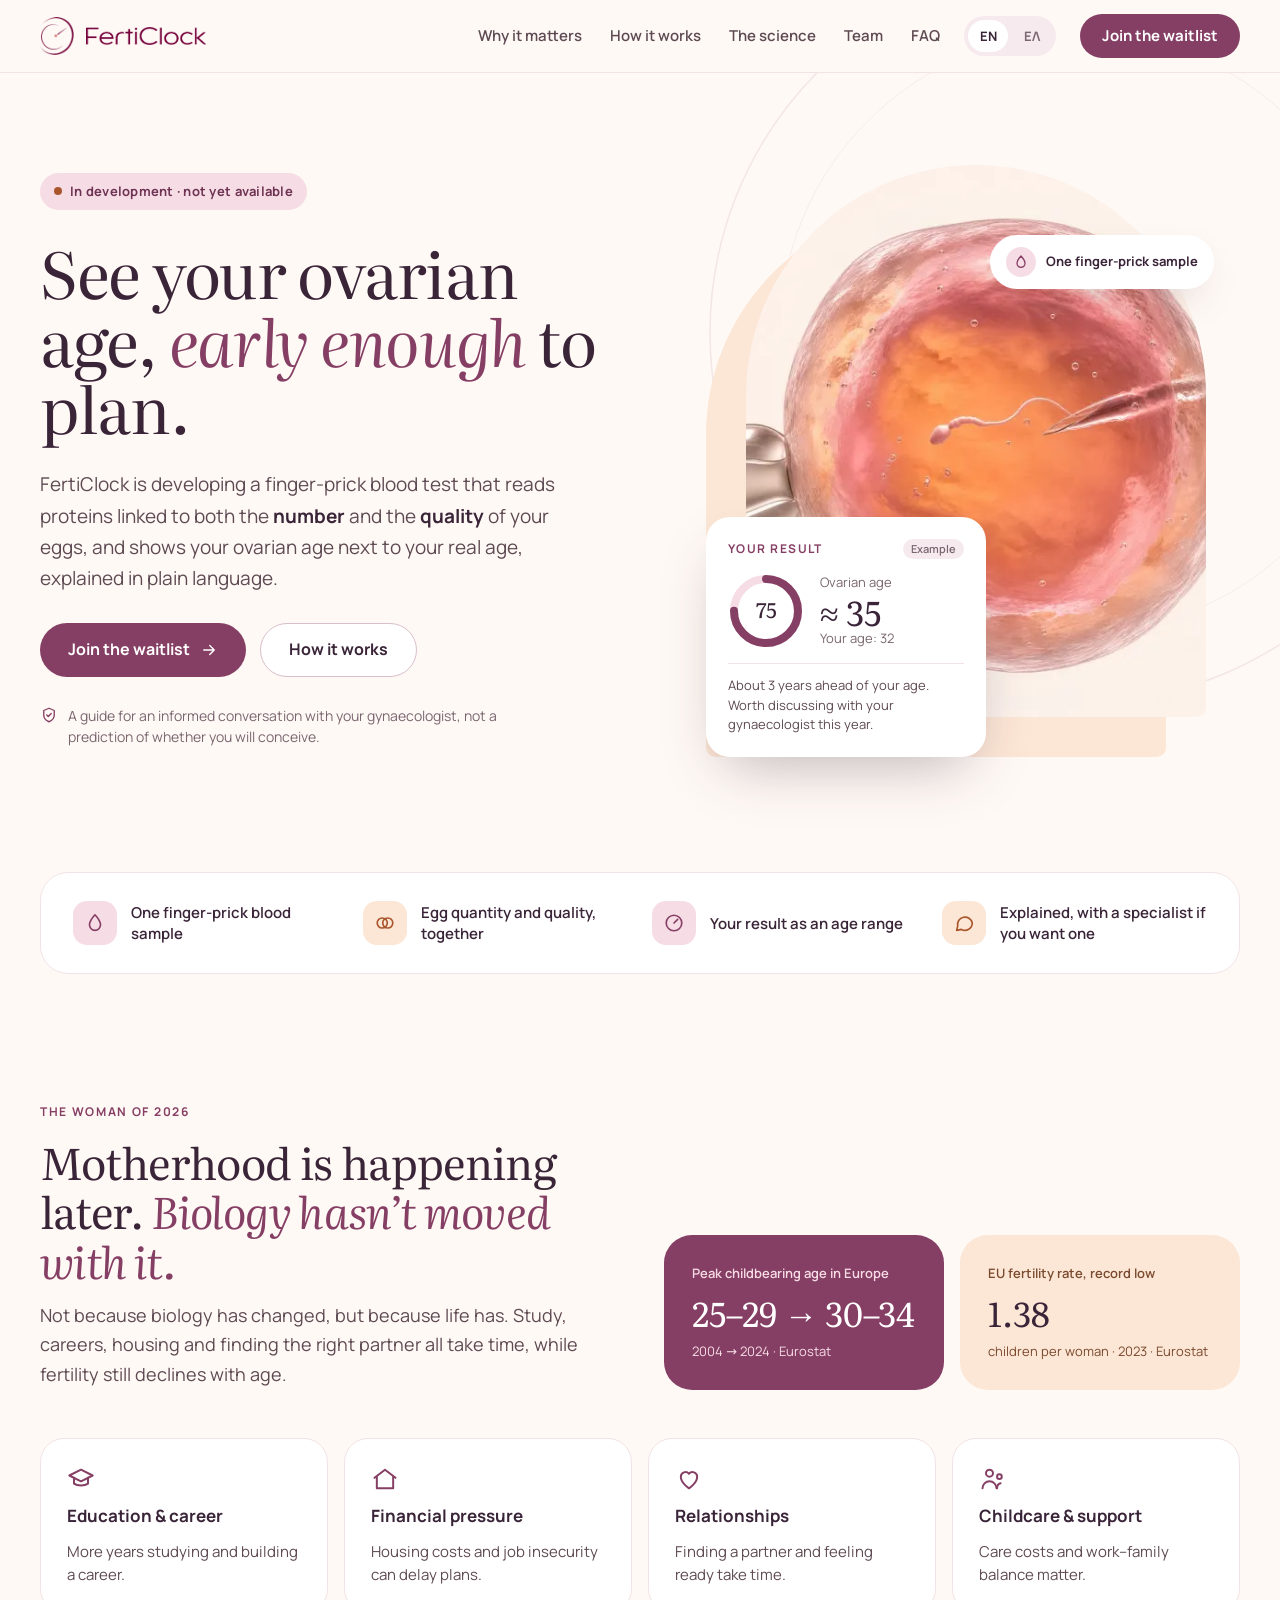
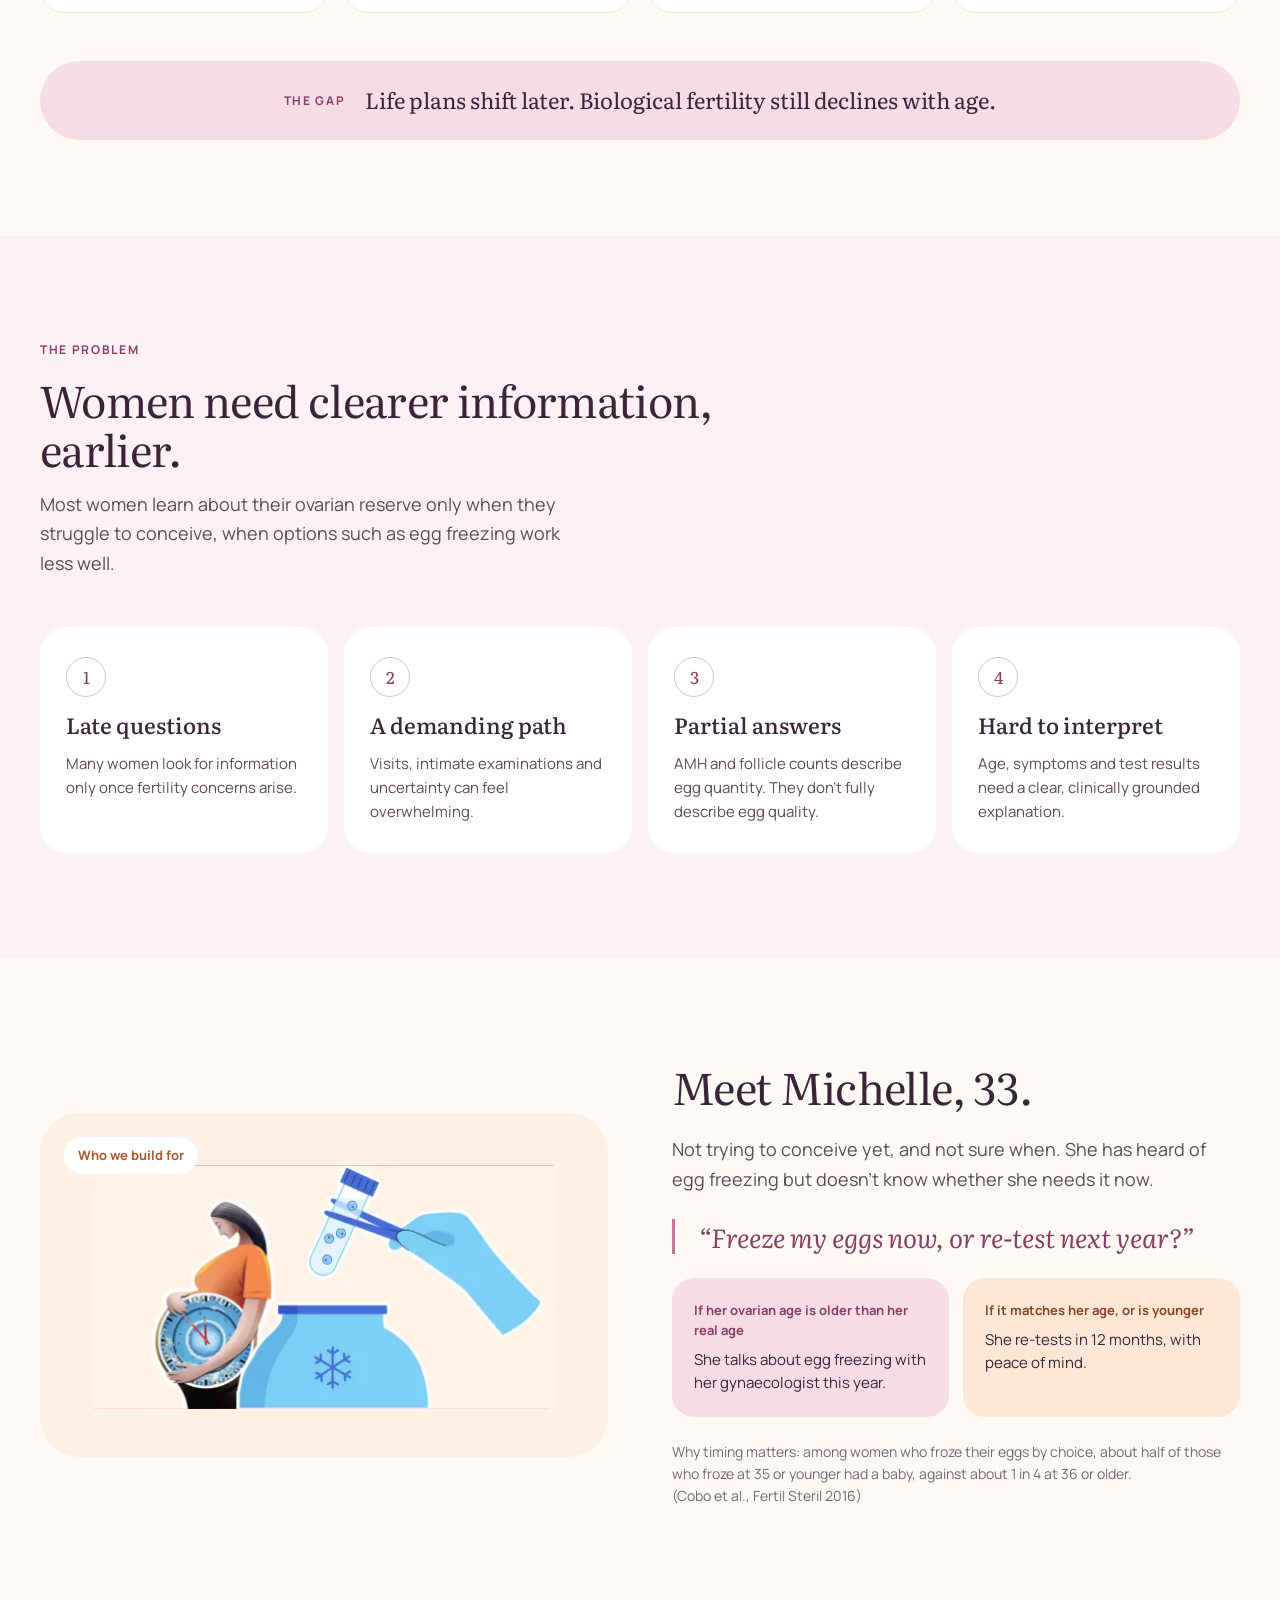
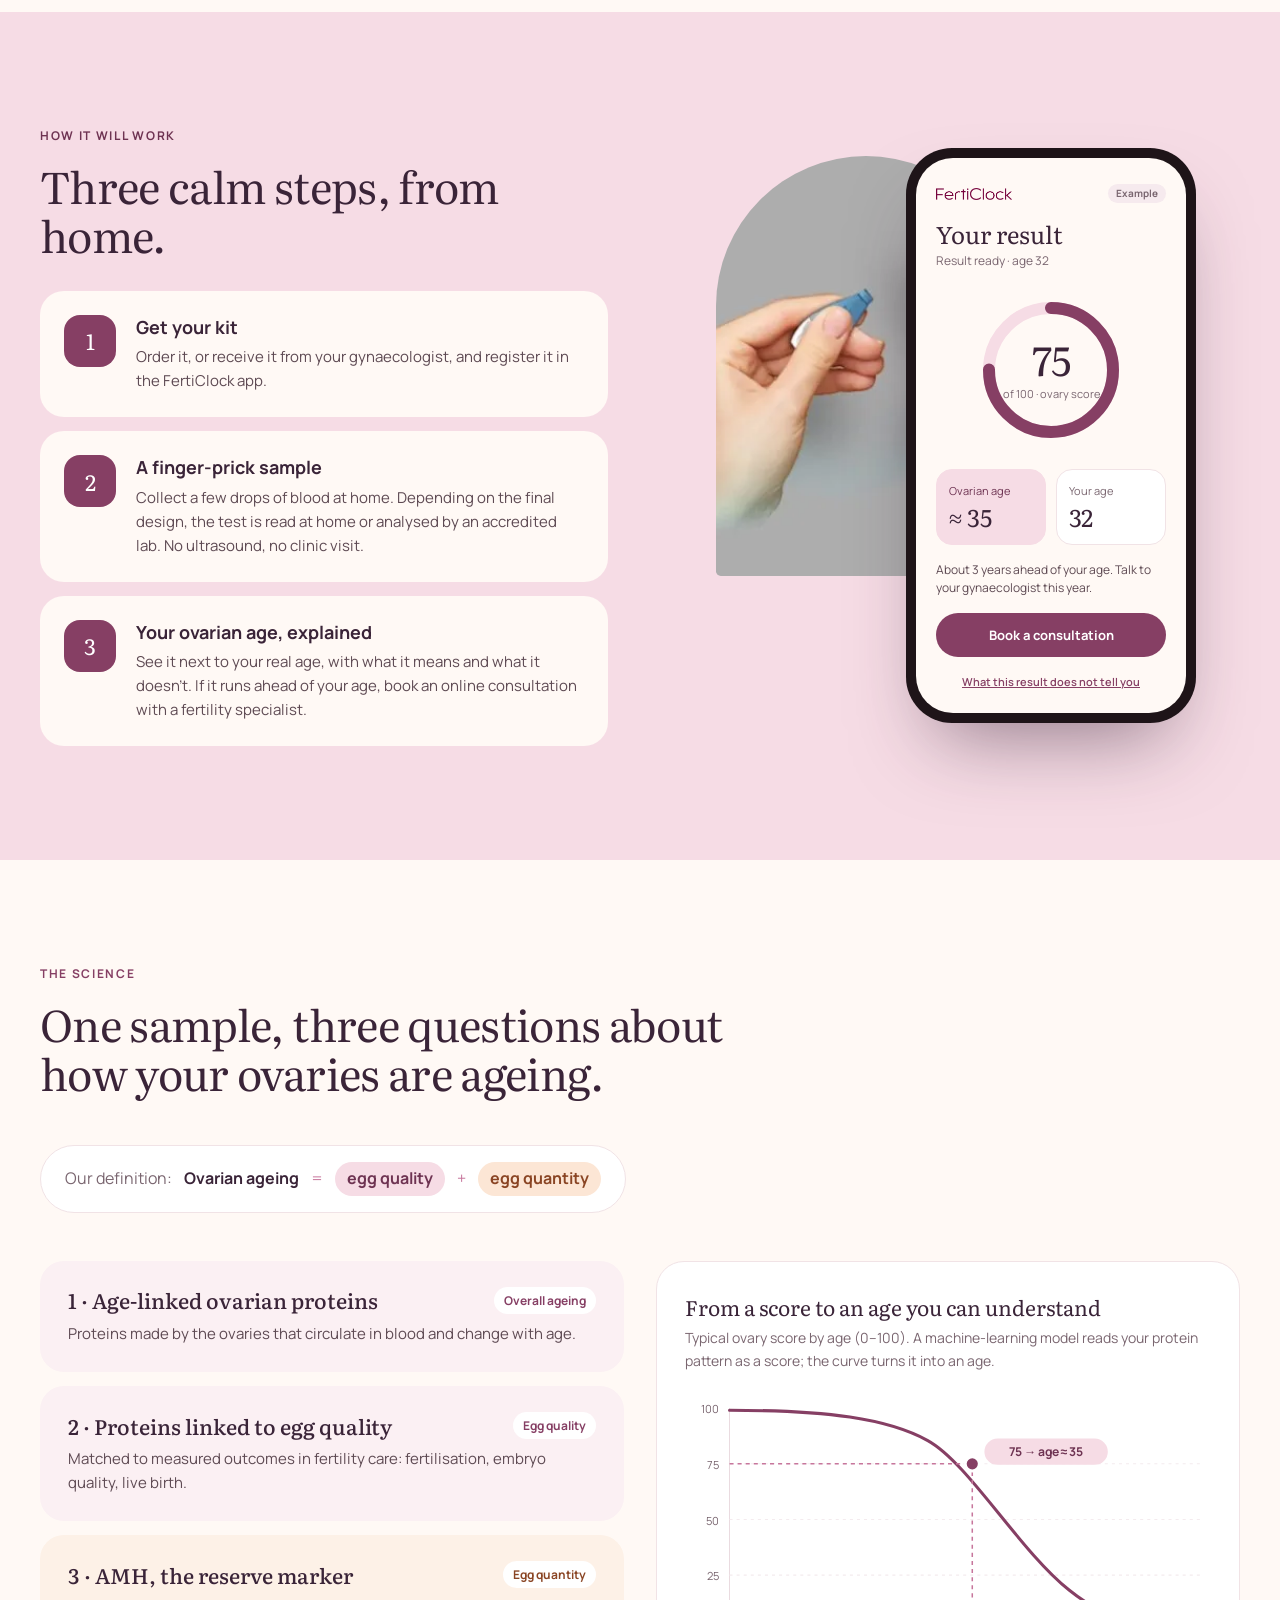
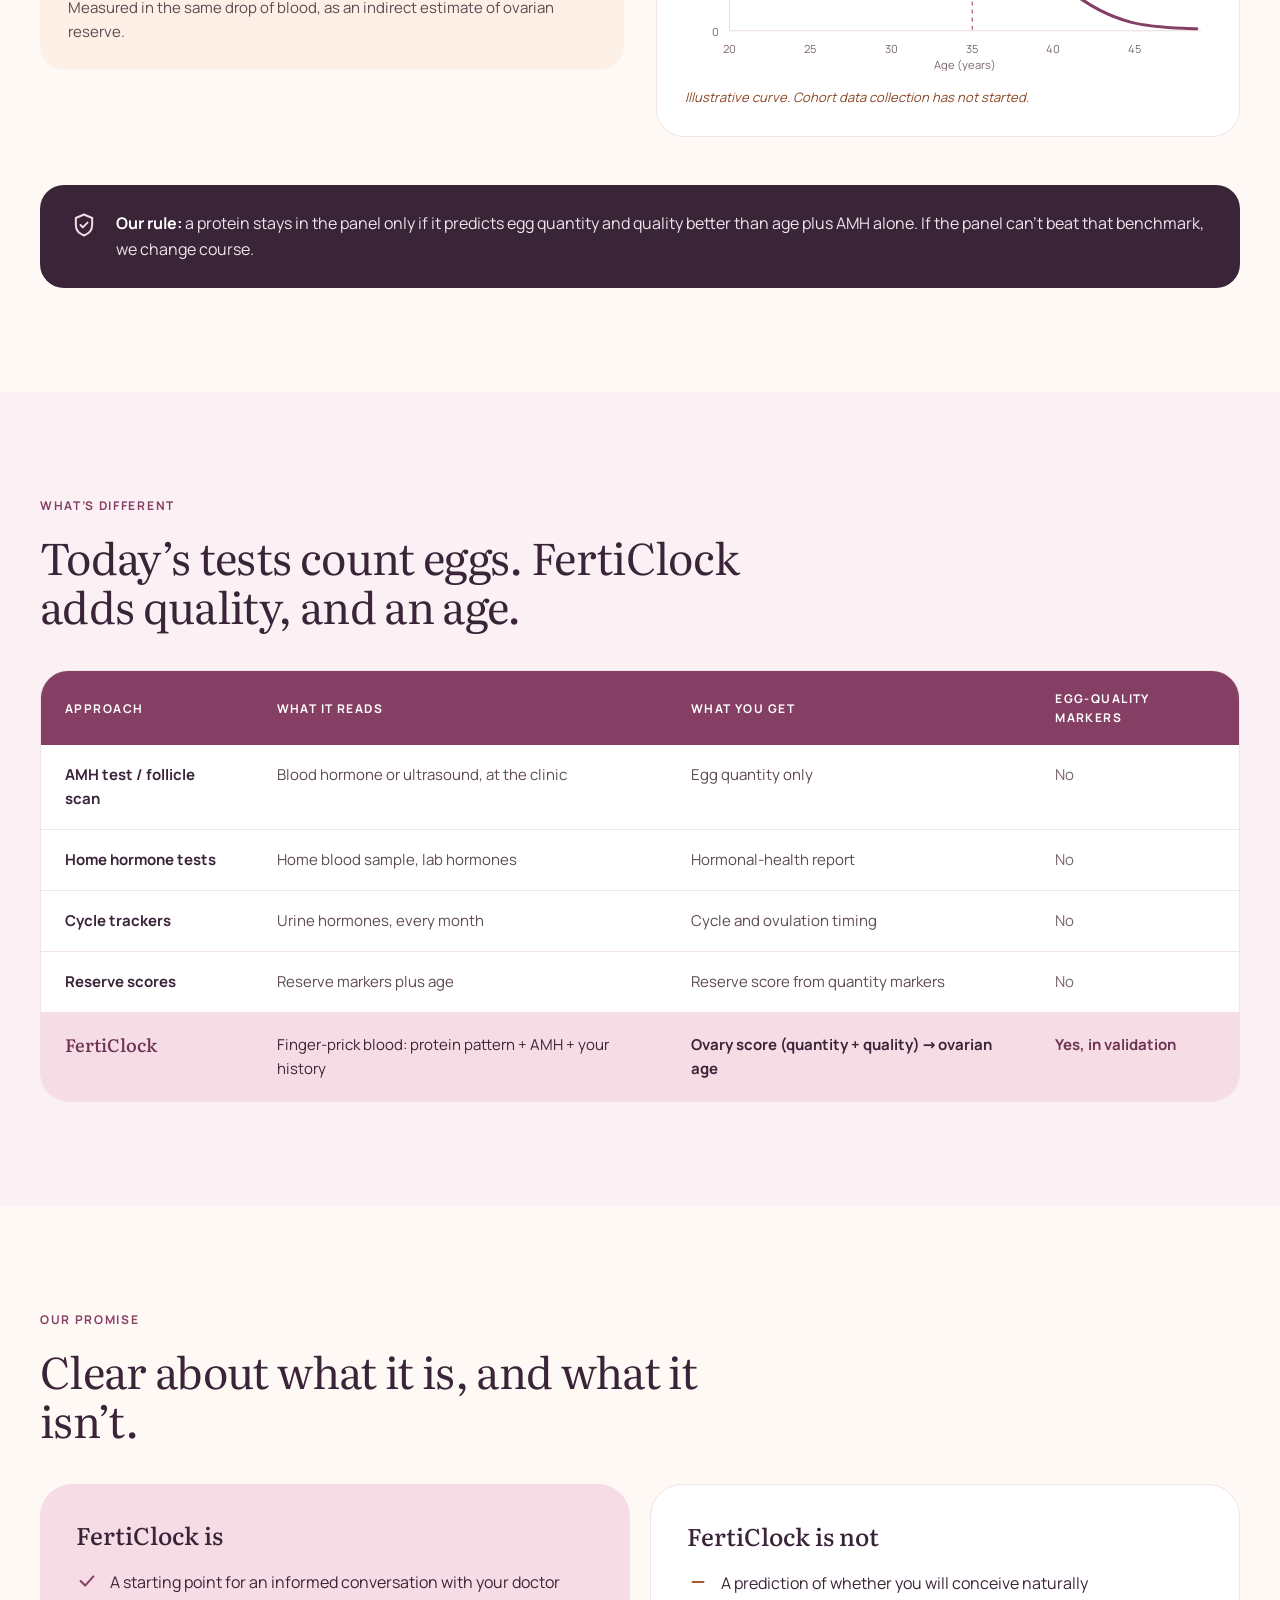
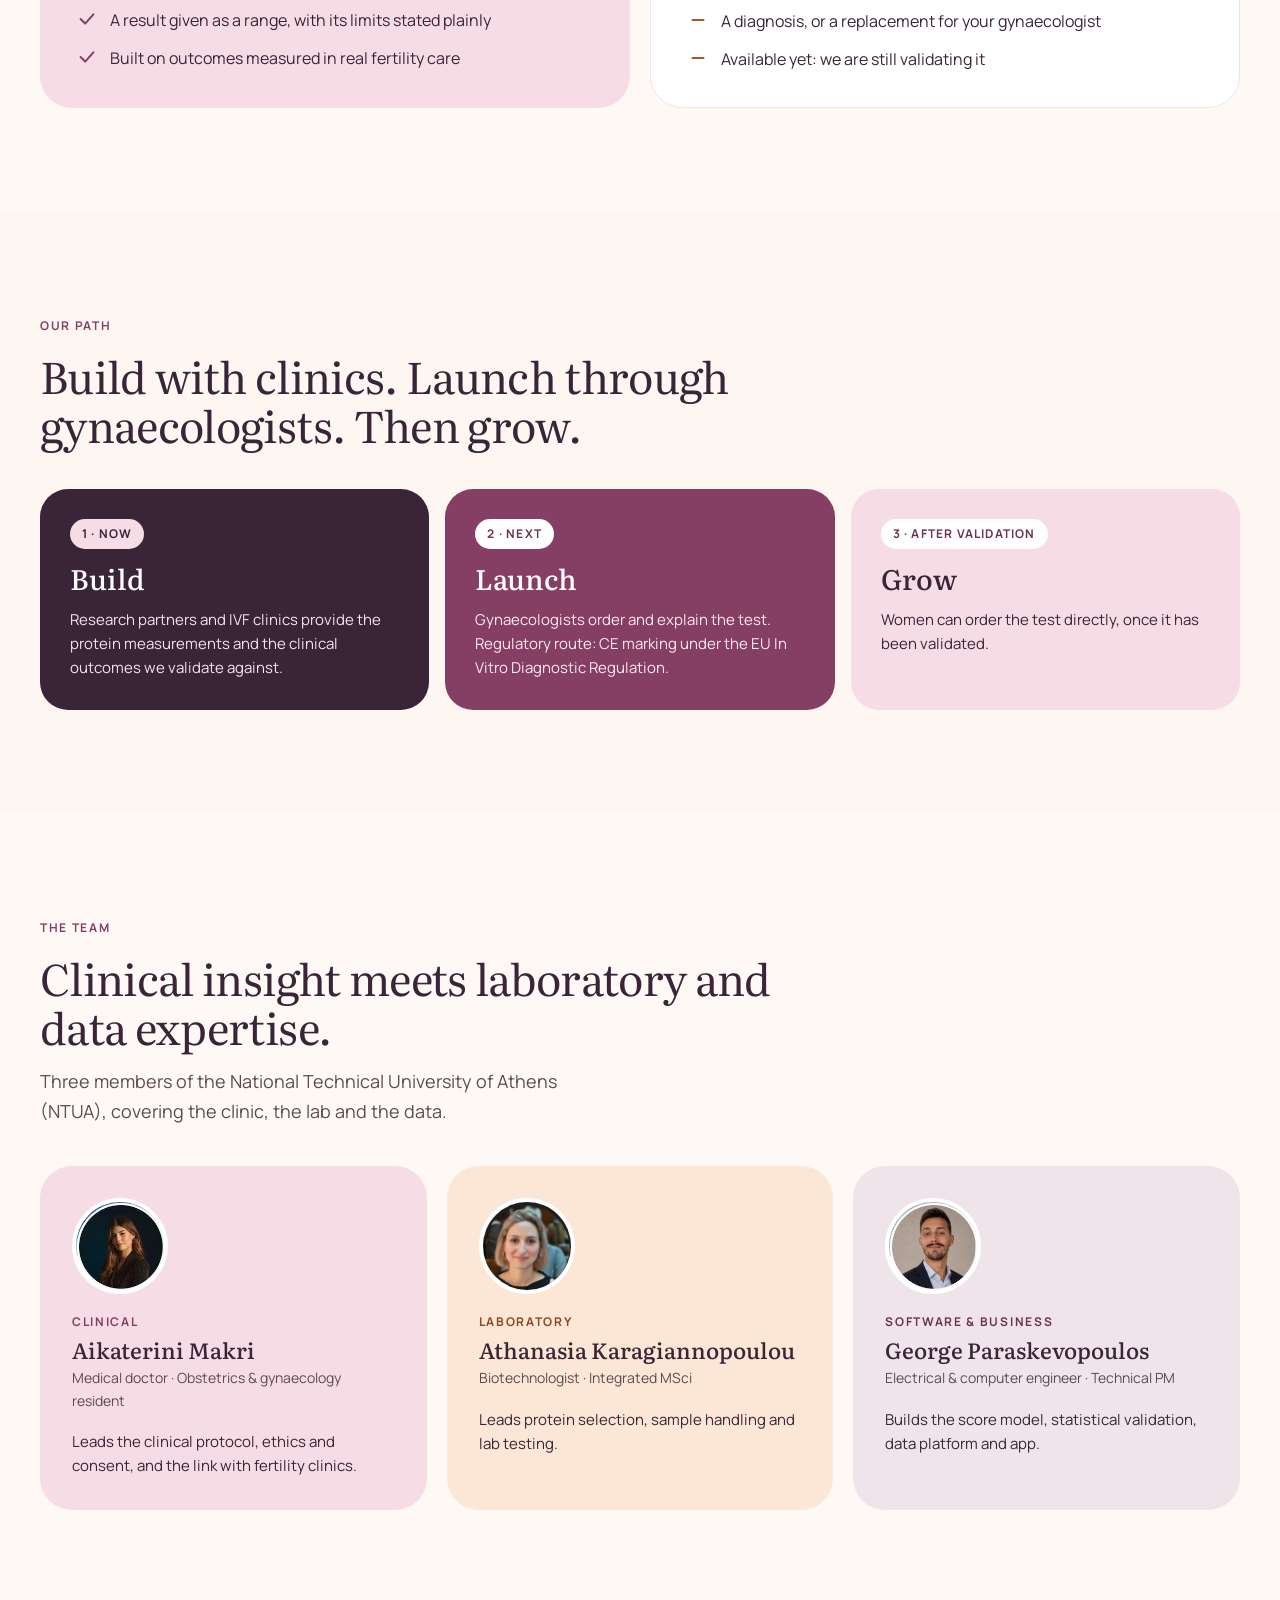
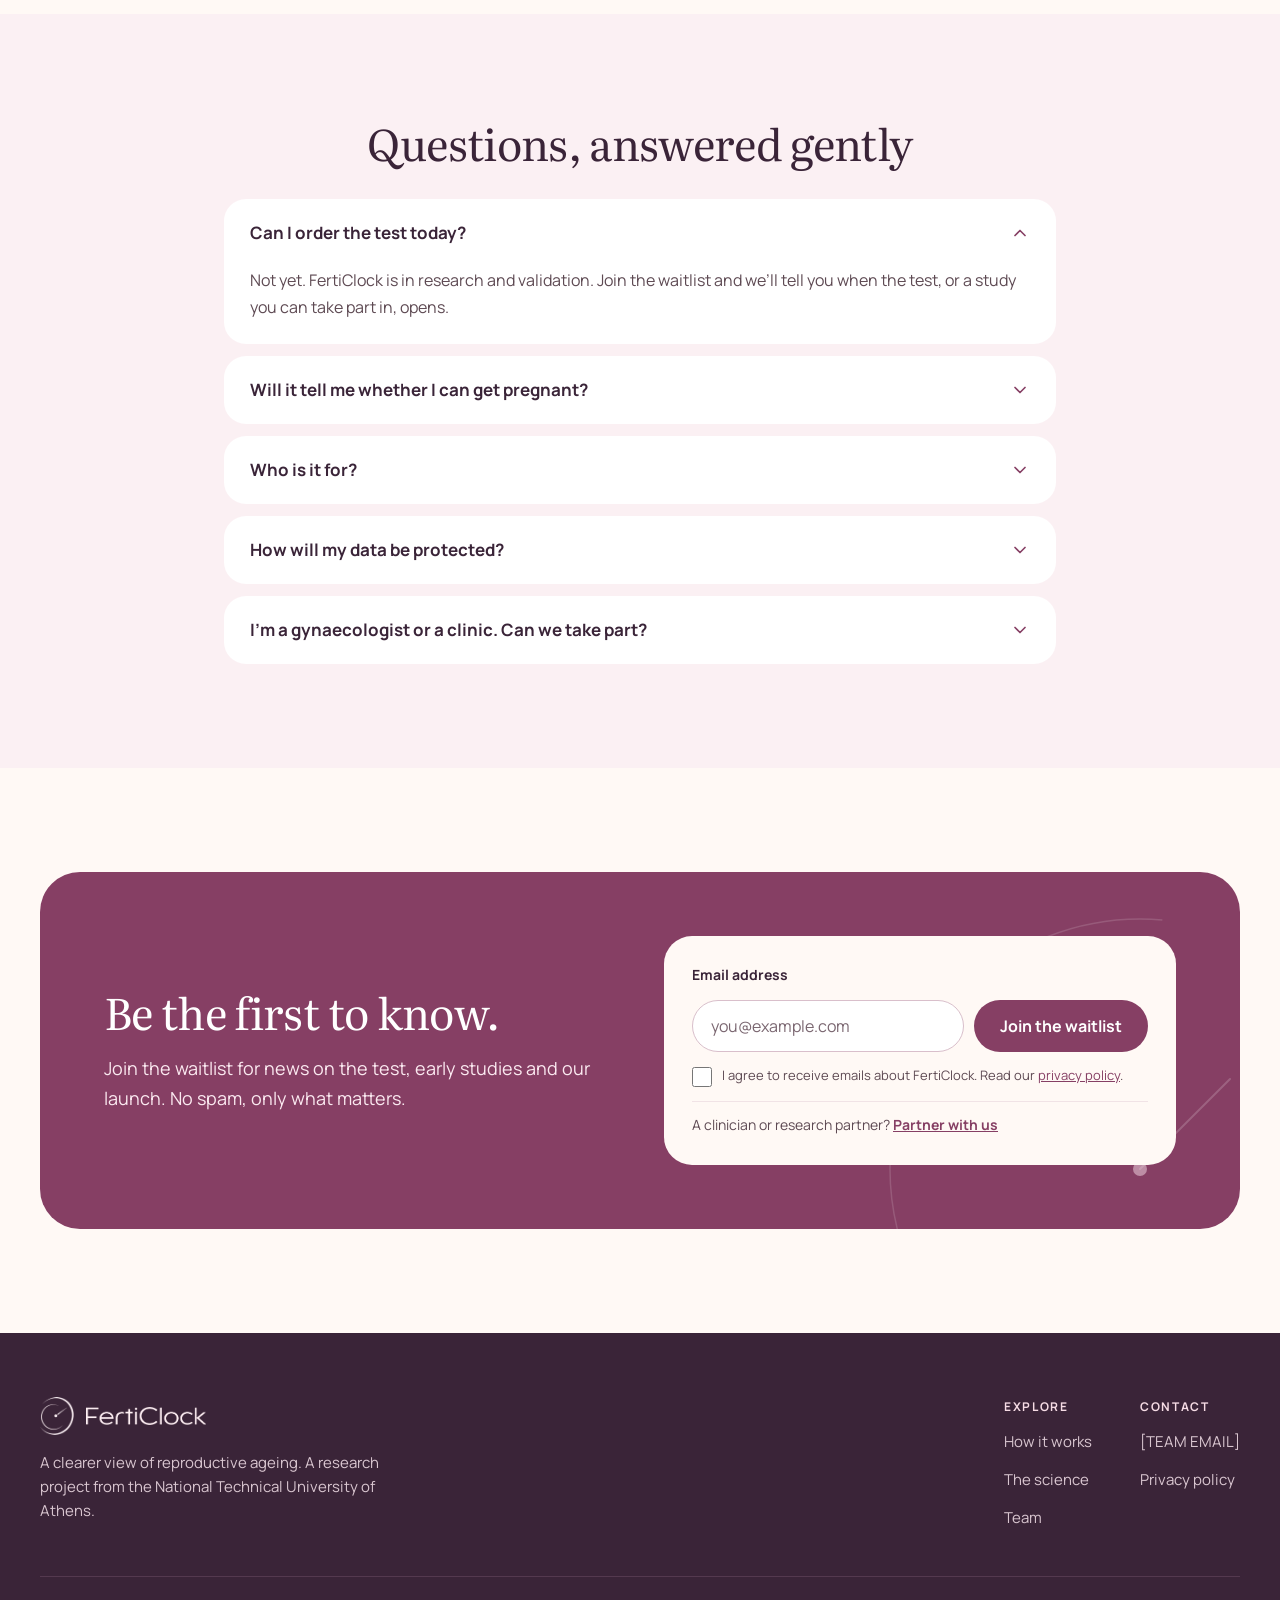
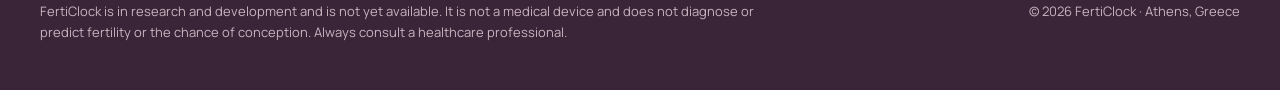
==== index.html @ 09ba7486 "Initial FertiClock one-pager Static HTML/CSS/JS landing page with waitlist form (demo mode until the" ====
<!doctype html>
<html lang="en">
<head>
<meta charset="utf-8">
<meta name="viewport" content="width=device-width, initial-scale=1">
<title>FertiClock · See your ovarian age, early enough to plan</title>
<meta name="description" content="FertiClock is developing a finger-prick blood test that estimates your ovarian age as a range, next to your real age, explained in plain language. In development, not yet available. Join the waitlist.">
<meta name="theme-color" content="#FFF9F5">
<link rel="alternate" hreflang="en" href="./">
<link rel="alternate" hreflang="el" href="el/">
<link rel="alternate" hreflang="x-default" href="./">

<!-- Open Graph / Twitter. TODO: add og:url and og:image (1200×630) once the domain and image exist. -->
<meta property="og:type" content="website">
<meta property="og:site_name" content="FertiClock">
<meta property="og:title" content="FertiClock · See your ovarian age, early enough to plan">
<meta property="og:description" content="A finger-prick blood test in development that estimates your ovarian age next to your real age. Join the waitlist.">
<meta property="og:locale" content="en_GB">
<meta property="og:locale:alternate" content="el_GR">
<meta name="twitter:card" content="summary">
<meta name="twitter:title" content="FertiClock · See your ovarian age, early enough to plan">
<meta name="twitter:description" content="A finger-prick blood test in development that estimates your ovarian age next to your real age. Join the waitlist.">

<link rel="icon" type="image/png" href="favicon.png">
<link rel="apple-touch-icon" href="apple-touch-icon.png">

<link rel="preload" href="assets/fonts/manrope-latin-wght-normal.woff2" as="font" type="font/woff2" crossorigin>
<link rel="preload" href="assets/fonts/literata-latin-opsz-normal.woff2" as="font" type="font/woff2" crossorigin>
<link rel="preload" href="assets/img/hero-600.webp" as="image" imagesrcset="assets/img/hero-600.webp 600w, assets/img/hero-1000.webp 1000w" imagesizes="(min-width: 1024px) 460px, 310px">
<link rel="stylesheet" href="css/tokens.css">
<link rel="stylesheet" href="css/styles.css">

<script type="application/ld+json">
{
  "@context": "https://schema.org",
  "@type": "Organization",
  "name": "FertiClock",
  "description": "A research project from the National Technical University of Athens developing a blood test that estimates ovarian age.",
  "logo": "assets/logo/fertiClock-mark.png",
  "address": { "@type": "PostalAddress", "addressLocality": "Athens", "addressCountry": "GR" }
}
</script>
<script src="js/main.js" defer></script>
</head>
<body>

<!-- Icon sprite (stroke icons, 24px grid). Colour comes from CSS `color`. -->
<svg xmlns="http://www.w3.org/2000/svg" style="display:none">
  <symbol id="i-arrow" viewBox="0 0 24 24"><path d="M5 12h14M13 6l6 6-6 6"/></symbol>
  <symbol id="i-shield" viewBox="0 0 24 24"><path d="M12 3l7 3v6c0 4.5-3 7.5-7 9-4-1.5-7-4.5-7-9V6z"/><path d="M9 12l2 2 4-4"/></symbol>
  <symbol id="i-drop" viewBox="0 0 24 24"><path d="M12 3s6 6.5 6 11a6 6 0 0 1-12 0c0-4.5 6-11 6-11z"/></symbol>
  <symbol id="i-circles" viewBox="0 0 24 24"><circle cx="9" cy="12" r="5.5"/><circle cx="15" cy="12" r="5.5"/></symbol>
  <symbol id="i-gauge" viewBox="0 0 24 24"><circle cx="12" cy="12" r="8.5"/><path d="M12 12l4-4"/></symbol>
  <symbol id="i-chat" viewBox="0 0 24 24"><path d="M21 12a8 8 0 0 1-11.8 7L4 20l1.1-4.6A8 8 0 1 1 21 12z"/></symbol>
  <symbol id="i-grad" viewBox="0 0 24 24"><path d="M2 9l10-5 10 5-10 5z"/><path d="M6 11v5c3 2 9 2 12 0v-5"/></symbol>
  <symbol id="i-home" viewBox="0 0 24 24"><path d="M3 11l9-7 9 7"/><path d="M5 10v10h14V10"/></symbol>
  <symbol id="i-heart" viewBox="0 0 24 24"><path d="M12 20s-7-4.5-7-10a4 4 0 0 1 7-2.5A4 4 0 0 1 19 10c0 5.5-7 10-7 10z"/></symbol>
  <symbol id="i-people" viewBox="0 0 24 24"><circle cx="9" cy="7" r="3"/><path d="M3 20c0-3.3 2.7-6 6-6s6 2.7 6 6"/><circle cx="17.5" cy="10" r="2"/><path d="M15.5 20c0-2.2 1-3.8 3-4.3"/></symbol>
  <symbol id="i-check" viewBox="0 0 24 24"><path d="M5 12l5 5 9-10"/></symbol>
  <symbol id="i-minus" viewBox="0 0 24 24"><path d="M6 12h12"/></symbol>
  <symbol id="i-chevron" viewBox="0 0 24 24"><path d="M6 9l6 6 6-6"/></symbol>
  <symbol id="i-menu" viewBox="0 0 24 24"><path d="M4 7h16M4 12h16M4 17h10"/></symbol>
  <symbol id="i-close" viewBox="0 0 24 24"><path d="M6 6l12 12M18 6L6 18"/></symbol>
</svg>

<a class="skip-link" href="#main">Skip to content</a>

<!-- ============ HEADER ============ -->
<header class="site-header">
  <div class="container header-inner">
    <a class="brand" href="#top" aria-label="FertiClock home">
      <img class="brand-mark" src="assets/logo/fertiClock-mark.png" alt="" width="76" height="84">
      <img class="brand-word" src="assets/logo/fertiClock-wordmark.png" alt="" width="597" height="90">
    </a>
    <nav class="nav-desktop" aria-label="Main">
      <a href="#why">Why it matters</a>
      <a href="#how">How it works</a>
      <a href="#science">The science</a>
      <a href="#team">Team</a>
      <a href="#faq">FAQ</a>
    </nav>
    <div class="lang-toggle nav-desktop-only" aria-label="Language" role="group">
      <a href="./" aria-current="page">EN</a>
      <a href="el/" lang="el" hreflang="el">ΕΛ</a>
    </div>
    <a class="btn btn-primary nav-desktop-only" href="#waitlist">Join the waitlist</a>
    <a class="btn btn-primary btn-sm nav-mobile-only" href="#waitlist">Waitlist</a>
    <button class="icon-btn nav-mobile-only" type="button" id="menu-open" aria-label="Open menu" aria-expanded="false" aria-controls="mobile-menu">
      <svg aria-hidden="true" class="ico" width="22" height="22"><use href="#i-menu"/></svg>
    </button>
  </div>
</header>

<!-- ============ MOBILE MENU (full-screen overlay) ============ -->
<div class="mobile-menu" id="mobile-menu" role="dialog" aria-modal="true" aria-label="Menu" hidden>
  <svg class="deco deco-menu" aria-hidden="true" width="520" height="520" viewBox="0 0 520 520">
    <circle cx="260" cy="260" r="250" fill="none" stroke="currentColor" stroke-opacity="0.10" stroke-width="1.5" stroke-dasharray="1200 370"/>
    <circle cx="260" cy="260" r="190" fill="none" stroke="currentColor" stroke-opacity="0.07" stroke-width="1"/>
    <line x1="260" y1="260" x2="190" y2="190" stroke="currentColor" stroke-opacity="0.14" stroke-width="2" stroke-linecap="round"/>
  </svg>
  <div class="mobile-menu-head">
    <a class="brand" href="#top" aria-label="FertiClock home" data-menu-link>
      <img class="brand-mark" src="assets/logo/fertiClock-mark.png" alt="" width="76" height="84">
      <img class="brand-word" src="assets/logo/fertiClock-wordmark.png" alt="" width="597" height="90">
    </a>
    <button class="icon-btn icon-btn-plum" type="button" id="menu-close" aria-label="Close menu">
      <svg aria-hidden="true" class="ico" width="20" height="20"><use href="#i-close"/></svg>
    </button>
  </div>
  <nav class="mobile-menu-nav" aria-label="Main (mobile)">
    <a href="#why" data-menu-link>Why it matters <svg aria-hidden="true" class="ico" width="20" height="20"><use href="#i-arrow"/></svg></a>
    <a href="#how" data-menu-link>How it works <svg aria-hidden="true" class="ico" width="20" height="20"><use href="#i-arrow"/></svg></a>
    <a href="#science" data-menu-link>The science <svg aria-hidden="true" class="ico" width="20" height="20"><use href="#i-arrow"/></svg></a>
    <a href="#team" data-menu-link>Team <svg aria-hidden="true" class="ico" width="20" height="20"><use href="#i-arrow"/></svg></a>
    <a href="#faq" data-menu-link>FAQ <svg aria-hidden="true" class="ico" width="20" height="20"><use href="#i-arrow"/></svg></a>
  </nav>
  <div class="mobile-menu-foot">
    <div class="lang-toggle lang-toggle-lg" aria-label="Language" role="group">
      <a href="./" aria-current="page">EN</a>
      <a href="el/" lang="el" hreflang="el">ΕΛ</a>
    </div>
    <a class="btn btn-primary btn-block btn-xl" href="#waitlist" data-menu-link>Join the waitlist <svg aria-hidden="true" class="ico" width="18" height="18"><use href="#i-arrow"/></svg></a>
    <p class="menu-note">In development · not yet available. Not a medical device.</p>
  </div>
</div>

<main id="main">

<!-- ============ 1. HERO ============ -->
<section class="hero" id="top">
  <svg class="deco deco-hero" aria-hidden="true" width="760" height="760" viewBox="0 0 760 760">
    <circle cx="380" cy="380" r="370" fill="none" stroke="currentColor" stroke-opacity="0.10" stroke-width="1.5" stroke-dasharray="1800 520"/>
    <circle cx="380" cy="380" r="300" fill="none" stroke="currentColor" stroke-opacity="0.07" stroke-width="1"/>
  </svg>
  <div class="container hero-grid">
    <div class="hero-copy">
      <span class="badge"><span class="dot" aria-hidden="true"></span>In development · not yet available</span>
      <h1>See your ovarian age, <em>early enough</em> to plan.</h1>
      <p class="hero-lead">
        <span class="t-lg">FertiClock is developing a finger-prick blood test that reads proteins linked to both the <strong>number</strong> and the <strong>quality</strong> of your eggs, and shows your ovarian age next to your real age, explained in plain language.</span>
        <span class="t-sm">A finger-prick blood test that reads proteins linked to both the <strong>number</strong> and the <strong>quality</strong> of your eggs, and shows your ovarian age next to your real age.</span>
      </p>
      <div class="btn-row">
        <a class="btn btn-primary btn-lg" href="#waitlist">Join the waitlist <svg aria-hidden="true" class="ico" width="18" height="18"><use href="#i-arrow"/></svg></a>
        <a class="btn btn-secondary btn-lg" href="#how">How it works</a>
      </div>
    </div>

    <div class="hero-visual">
      <div class="hero-arch-bg" aria-hidden="true"></div>
      <img class="hero-img" src="assets/img/hero-600.webp"
           srcset="assets/img/hero-600.webp 600w, assets/img/hero-1000.webp 1000w"
           sizes="(min-width: 1024px) 460px, 310px"
           width="1000" height="1000" fetchpriority="high"
           alt="Microscope image of a human egg cell in warm pink and peach tones">

      <div class="result-card">
        <div class="result-card-head">
          <span class="eyebrow-sm">Your result</span>
          <span class="tag">Example</span>
        </div>
        <div class="result-card-body">
          <svg class="ring" role="img" aria-label="Ovary score 75 out of 100" width="76" height="76" viewBox="0 0 76 76">
            <circle cx="38" cy="38" r="32" fill="none" stroke="#F6DCE5" stroke-width="8"/>
            <circle cx="38" cy="38" r="32" fill="none" stroke="#863F64" stroke-width="8" stroke-linecap="round" stroke-dasharray="150.8 201" transform="rotate(-90 38 38)"/>
            <text x="38" y="45" text-anchor="middle" font-family="Literata, Georgia, serif" font-size="21" fill="#3A2438">75</text>
          </svg>
          <div class="result-card-nums">
            <span class="muted-sm">Ovarian age</span>
            <span class="result-age">≈ 35</span>
            <span class="muted-sm">Your age: 32</span>
          </div>
        </div>
        <p class="result-card-note">About 3 years ahead of your age. Worth discussing with your gynaecologist this year.</p>
      </div>

      <div class="float-pill">
        <span class="float-pill-ico" aria-hidden="true"><svg class="ico" width="16" height="16"><use href="#i-drop"/></svg></span>
        One finger-prick sample
      </div>
    </div>

    <p class="hero-note">
      <svg aria-hidden="true" class="ico ico-plum" width="18" height="18"><use href="#i-shield"/></svg>
      <span>A guide for an informed conversation with your gynaecologist, not a prediction of whether you will conceive.</span>
    </p>
  </div>
</section>

<!-- ============ 2. AT A GLANCE ============ -->
<section class="glance" aria-label="At a glance">
  <div class="container">
    <ul class="glance-list">
      <li><span class="icon-tile tile-blush" aria-hidden="true"><svg class="ico" width="22" height="22"><use href="#i-drop"/></svg></span>
        <span><span class="t-lg">One finger-prick blood sample</span><span class="t-sm">One finger-prick sample</span></span></li>
      <li><span class="icon-tile tile-peach" aria-hidden="true"><svg class="ico" width="22" height="22"><use href="#i-circles"/></svg></span>
        <span><span class="t-lg">Egg quantity and quality, together</span><span class="t-sm">Quantity and quality, together</span></span></li>
      <li><span class="icon-tile tile-blush" aria-hidden="true"><svg class="ico" width="22" height="22"><use href="#i-gauge"/></svg></span>
        <span>Your result as an age range</span></li>
      <li><span class="icon-tile tile-peach" aria-hidden="true"><svg class="ico" width="22" height="22"><use href="#i-chat"/></svg></span>
        <span><span class="t-lg">Explained, with a specialist if you want one</span><span class="t-sm">Explained, with a specialist</span></span></li>
    </ul>
  </div>
</section>

<!-- ============ 3. WHY IT MATTERS ============ -->
<section class="section" id="why">
  <div class="container stack-48">
    <div class="why-top">
      <div class="section-head">
        <span class="eyebrow">The woman of 2026</span>
        <h2>Motherhood is happening later. <em>Biology hasn’t moved with it.</em></h2>
        <p class="lead"><span class="t-lg">Not because biology has changed, but because life has. </span>Study, careers, housing and finding the right partner all take time, while fertility still declines with age.</p>
      </div>
      <div class="stat-grid">
        <div class="stat stat-plum">
          <span class="stat-label"><span class="t-lg">Peak childbearing age in Europe</span><span class="t-sm">Peak childbearing age, Europe</span></span>
          <span class="stat-num">25–29 → 30–34</span>
          <span class="stat-src">2004 → 2024 · Eurostat</span>
        </div>
        <div class="stat stat-peach">
          <span class="stat-label">EU fertility rate, record low</span>
          <span class="stat-num">1.38</span>
          <span class="stat-src"><span class="t-lg">children per woman</span><span class="t-sm">per woman</span> · 2023 · Eurostat</span>
        </div>
      </div>
    </div>

    <ul class="factor-grid">
      <li class="factor"><svg aria-hidden="true" class="ico" width="28" height="28"><use href="#i-grad"/></svg>
        <h3>Education &amp; career</h3><p>More years studying and building a career.</p></li>
      <li class="factor"><svg aria-hidden="true" class="ico" width="28" height="28"><use href="#i-home"/></svg>
        <h3>Financial pressure</h3><p>Housing costs and job insecurity can delay plans.</p></li>
      <li class="factor"><svg aria-hidden="true" class="ico" width="28" height="28"><use href="#i-heart"/></svg>
        <h3>Relationships</h3><p>Finding a partner and feeling ready take time.</p></li>
      <li class="factor"><svg aria-hidden="true" class="ico" width="28" height="28"><use href="#i-people"/></svg>
        <h3>Childcare &amp; support</h3><p>Care costs and work–family balance matter.</p></li>
    </ul>

    <div class="gap-band">
      <span class="eyebrow">The gap</span>
      <span class="gap-text">Life plans shift later. Biological fertility still declines with age.</span>
    </div>
  </div>
</section>

<!-- ============ 4. THE PROBLEM ============ -->
<section class="section section-blush">
  <div class="container stack-48">
    <div class="section-head narrow">
      <span class="eyebrow">The problem</span>
      <h2>Women need clearer information, earlier.</h2>
      <p class="lead t-lg">Most women learn about their ovarian reserve only when they struggle to conceive, when options such as egg freezing work less well.</p>
    </div>
    <ol class="problem-grid">
      <li class="problem">
        <span class="num-circle" aria-hidden="true">1</span>
        <div><h3>Late questions</h3>
          <p><span class="t-lg">Many women look for information only once fertility concerns arise.</span><span class="t-sm">Information is sought only once concerns arise.</span></p></div>
      </li>
      <li class="problem">
        <span class="num-circle" aria-hidden="true">2</span>
        <div><h3>A demanding path</h3>
          <p><span class="t-lg">Visits, intimate examinations and uncertainty can feel overwhelming.</span><span class="t-sm">Visits, intimate exams and uncertainty can overwhelm.</span></p></div>
      </li>
      <li class="problem">
        <span class="num-circle" aria-hidden="true">3</span>
        <div><h3>Partial answers</h3>
          <p><span class="t-lg">AMH and follicle counts describe egg quantity. They don’t fully describe egg quality.</span><span class="t-sm">AMH and follicle counts describe quantity, not quality.</span></p></div>
      </li>
      <li class="problem">
        <span class="num-circle" aria-hidden="true">4</span>
        <div><h3>Hard to interpret</h3>
          <p><span class="t-lg">Age, symptoms and test results need a clear, clinically grounded explanation.</span><span class="t-sm">Results need a clear, clinically grounded explanation.</span></p></div>
      </li>
    </ol>
  </div>
</section>

<!-- ============ 5. MEET MICHELLE ============ -->
<section class="section">
  <div class="container split">
    <div class="michelle-art">
      <img src="assets/img/michelle.webp" width="462" height="249" loading="lazy" decoding="async"
           alt="Illustration of a woman holding a clock beside a test tube being placed into a freezing container">
      <span class="michelle-tag">Who we build for</span>
    </div>
    <div class="michelle-copy">
      <h2>Meet Michelle, 33.</h2>
      <p class="lead">Not trying to conceive yet<span class="t-lg">, and not sure when</span>. She has heard of egg freezing but doesn’t know whether she needs it now.</p>
      <blockquote class="quote">“Freeze my eggs now, or re-test next year?”</blockquote>
      <div class="outcome-grid">
        <div class="outcome outcome-blush">
          <span class="outcome-if"><span class="t-lg">If her ovarian age is older than her real age</span><span class="t-sm">Ovarian age older than her age</span></span>
          <span>She talks about egg freezing with her gynaecologist this year.</span>
        </div>
        <div class="outcome outcome-peach">
          <span class="outcome-if"><span class="t-lg">If it matches her age, or is younger</span><span class="t-sm">Matches her age, or younger</span></span>
          <span>She re-tests in 12 months, with peace of mind.</span>
        </div>
      </div>
      <p class="evidence"><span class="t-lg">Why timing matters: among</span><span class="t-sm">Among</span> women who froze their eggs by choice, about half of those who froze at 35 or younger had a baby, against about 1 in 4 at 36 or older. <span class="nowrap">(Cobo et al., Fertil Steril 2016)</span></p>
    </div>
  </div>
</section>

<!-- ============ 6. HOW IT WILL WORK ============ -->
<section class="section section-blush-strong" id="how">
  <div class="container split split-how">
    <div class="stack-32">
      <div class="section-head">
        <span class="eyebrow eyebrow-dark">How it will work</span>
        <h2>Three calm steps, from home.</h2>
      </div>
      <ol class="steps">
        <li class="step">
          <span class="step-num" aria-hidden="true">1</span>
          <div><h3>Get your kit</h3>
            <p><span class="t-lg">Order it, or receive it from your gynaecologist, and register it in the FertiClock app.</span><span class="t-sm">Order it, or get it from your gynaecologist. Register it in the app.</span></p></div>
        </li>
        <li class="step">
          <span class="step-num" aria-hidden="true">2</span>
          <div><h3>A finger-prick sample</h3>
            <p><span class="t-lg">Collect a few drops of blood at home. Depending on the final design, the test is read at home or analysed by an accredited lab. No ultrasound, no clinic visit.</span><span class="t-sm">A few drops at home, read at home or by an accredited lab. No clinic visit.</span></p></div>
        </li>
        <li class="step">
          <span class="step-num" aria-hidden="true">3</span>
          <div><h3>Your ovarian age, explained</h3>
            <p><span class="t-lg">See it next to your real age, with what it means and what it doesn’t. If it runs ahead of your age, book an online consultation with a fertility specialist.</span><span class="t-sm">Next to your real age, with what it means. Book a specialist if you want one.</span></p></div>
        </li>
      </ol>
    </div>

    <div class="how-visual">
      <img class="how-photo" src="assets/img/finger-prick.webp" width="469" height="400" loading="lazy" decoding="async"
           alt="Hand holding a small lancet next to a fingertip, ready for a finger-prick sample">
      <div class="phone" role="img" aria-label="Phone app screen showing an example result: ovary score 75 of 100, ovarian age about 35, real age 32">
        <div class="phone-screen">
          <div class="phone-top">
            <img src="assets/logo/fertiClock-wordmark.png" alt="" width="597" height="90" loading="lazy">
            <span class="tag">Example</span>
          </div>
          <div class="phone-title">
            <span class="phone-h">Your result</span>
            <span class="phone-sub t-lg">Result ready · age 32</span>
          </div>
          <div class="phone-ring">
            <svg aria-hidden="true" width="150" height="150" viewBox="0 0 150 150">
              <circle cx="75" cy="75" r="62" fill="none" stroke="#F6DCE5" stroke-width="12"/>
              <circle cx="75" cy="75" r="62" fill="none" stroke="#863F64" stroke-width="12" stroke-linecap="round" stroke-dasharray="292.2 389.6" transform="rotate(-90 75 75)"/>
              <text x="75" y="81" text-anchor="middle" font-family="Literata, Georgia, serif" font-size="40" fill="#3A2438">75</text>
              <text x="75" y="103" text-anchor="middle" font-family="Manrope, sans-serif" font-size="11" fill="#7A6670">of 100 · ovary score</text>
            </svg>
          </div>
          <div class="phone-tiles">
            <div class="phone-tile phone-tile-blush"><span>Ovarian age</span><strong>≈ 35</strong></div>
            <div class="phone-tile"><span>Your age</span><strong>32</strong></div>
          </div>
          <p class="phone-note">About 3 years ahead of your age. Talk to your gynaecologist this year.</p>
          <span class="phone-btn">Book a consultation</span>
          <span class="phone-link t-lg">What this result does not tell you</span>
        </div>
      </div>
    </div>
  </div>
</section>

<!-- ============ 7. THE SCIENCE ============ -->
<section class="section" id="science">
  <div class="container stack-48">
    <div class="section-head narrow">
      <span class="eyebrow">The science</span>
      <h2>One sample, three questions about <span class="t-lg">how your ovaries are ageing.</span><span class="t-sm">ovarian ageing.</span></h2>
    </div>
    <p class="definition">
      <span class="muted t-lg">Our definition:</span>
      <strong>Ovarian ageing</strong>
      <span class="op" aria-hidden="true">=</span>
      <span class="chip chip-blush"><span class="t-lg">egg </span>quality</span>
      <span class="op" aria-hidden="true">+</span>
      <span class="chip chip-peach"><span class="t-lg">egg </span>quantity</span>
    </p>

    <div class="science-grid">
      <ol class="markers">
        <li class="marker">
          <div class="marker-head">
            <h3><span class="t-lg">1 · </span>Age-linked ovarian proteins</h3>
            <span class="marker-tag">Overall ageing</span>
          </div>
          <p><span class="t-lg">Proteins made by the ovaries that circulate in blood and change with age.</span><span class="t-sm">Made by the ovaries, circulating in blood, changing with age.</span></p>
        </li>
        <li class="marker">
          <div class="marker-head">
            <h3><span class="t-lg">2 · </span>Proteins linked to egg quality</h3>
            <span class="marker-tag">Egg quality</span>
          </div>
          <p><span class="t-lg">Matched to measured outcomes in fertility care: fertilisation, embryo quality, live birth.</span><span class="t-sm">Matched to fertilisation, embryo quality and live birth.</span></p>
        </li>
        <li class="marker marker-peach">
          <div class="marker-head">
            <h3><span class="t-lg">3 · </span>AMH, the reserve marker</h3>
            <span class="marker-tag">Egg quantity</span>
          </div>
          <p>Measured in the same drop of blood<span class="t-lg">, as an indirect estimate of ovarian reserve</span>.</p>
        </li>
      </ol>

      <figure class="curve-card">
        <figcaption>
          <span class="curve-title"><span class="t-lg">From a score to an age you can understand</span><span class="t-sm">From a score to an age</span></span>
          <span class="curve-sub t-lg">Typical ovary score by age (0–100). A machine-learning model reads your protein pattern as a score; the curve turns it into an age.</span>
        </figcaption>
        <svg class="curve" role="img" aria-label="Illustrative curve: ovary score stays near 100 in the early twenties and falls steeply after the early thirties. A score of 75 corresponds to an ovarian age of about 35." viewBox="0 0 520 280">
          <g class="curve-axis" font-family="Manrope, sans-serif" fill="#7A6670">
            <line x1="44" y1="20" x2="44" y2="240" stroke="#EADBE0"/>
            <line x1="44" y1="240" x2="510" y2="240" stroke="#EADBE0"/>
            <line x1="44" y1="75" x2="510" y2="75" stroke="#F4EBEE" stroke-dasharray="3 4"/>
            <line x1="44" y1="130" x2="510" y2="130" stroke="#F4EBEE" stroke-dasharray="3 4"/>
            <line x1="44" y1="185" x2="510" y2="185" stroke="#F4EBEE" stroke-dasharray="3 4"/>
            <text x="34" y="25" text-anchor="end">100</text>
            <text class="tick-minor" x="34" y="80" text-anchor="end">75</text>
            <text x="34" y="135" text-anchor="end">50</text>
            <text class="tick-minor" x="34" y="190" text-anchor="end">25</text>
            <text x="34" y="245" text-anchor="end">0</text>
            <text x="44" y="262" text-anchor="middle">20</text>
            <text class="tick-minor" x="124" y="262" text-anchor="middle">25</text>
            <text x="204" y="262" text-anchor="middle">30</text>
            <text class="tick-minor" x="284" y="262" text-anchor="middle">35</text>
            <text x="364" y="262" text-anchor="middle">40</text>
            <text class="tick-minor" x="444" y="262" text-anchor="middle">45</text>
            <text class="tick-minor" x="277" y="278" text-anchor="middle">Age (years)</text>
          </g>
          <path d="M44 22 C 140 22, 200 30, 240 52 S 330 160, 380 200 S 470 236, 506 238" fill="none" stroke="#863F64" stroke-width="3" stroke-linecap="round" class="curve-line"/>
          <line x1="44" y1="75" x2="284" y2="75" stroke="#C7769C" stroke-width="1.5" stroke-dasharray="4 4"/>
          <line x1="284" y1="75" x2="284" y2="240" stroke="#C7769C" stroke-width="1.5" stroke-dasharray="4 4"/>
          <circle cx="284" cy="75" r="7" fill="#863F64" stroke="#FFFFFF" stroke-width="3"/>
          <rect x="296" y="50" width="122" height="26" rx="13" fill="#F6DCE5"/>
          <text x="357" y="67" text-anchor="middle" font-family="Manrope, sans-serif" font-size="12" font-weight="700" fill="#6E3352">75 → age ≈ 35</text>
        </svg>
        <p class="curve-caption">Illustrative curve. Cohort data collection has not started.</p>
      </figure>
    </div>

    <div class="rule-band">
      <svg aria-hidden="true" class="ico" width="28" height="28"><use href="#i-shield"/></svg>
      <p><strong>Our rule:</strong> <span class="t-lg">a protein stays in the panel only if it predicts egg quantity and quality better than age plus AMH alone. If the panel can’t beat that benchmark, we change course.</span><span class="t-sm">a protein stays only if it predicts better than age plus AMH alone.</span></p>
    </div>
  </div>
</section>

<!-- ============ 8. WHAT'S DIFFERENT ============ -->
<section class="section section-blush">
  <div class="container stack-40">
    <div class="section-head narrow">
      <span class="eyebrow">What’s different</span>
      <h2>Today’s tests count eggs. <span class="t-lg">FertiClock adds</span><span class="t-sm">We add</span> quality, and an age.</h2>
    </div>

    <div class="compare-table-wrap">
      <table class="compare-table">
        <caption class="sr-only">How FertiClock compares with existing approaches</caption>
        <thead>
          <tr><th scope="col">Approach</th><th scope="col">What it reads</th><th scope="col">What you get</th><th scope="col">Egg-quality markers</th></tr>
        </thead>
        <tbody>
          <tr><th scope="row">AMH test / follicle scan</th><td>Blood hormone or ultrasound, at the clinic</td><td>Egg quantity only</td><td class="no">No</td></tr>
          <tr><th scope="row">Home hormone tests</th><td>Home blood sample, lab hormones</td><td>Hormonal-health report</td><td class="no">No</td></tr>
          <tr><th scope="row">Cycle trackers</th><td>Urine hormones, every month</td><td>Cycle and ovulation timing</td><td class="no">No</td></tr>
          <tr><th scope="row">Reserve scores</th><td>Reserve markers plus age</td><td>Reserve score from quantity markers</td><td class="no">No</td></tr>
          <tr class="us"><th scope="row">FertiClock</th><td>Finger-prick blood: protein pattern + AMH + your history</td><td><strong>Ovary score (quantity + quality) → ovarian age</strong></td><td class="yes">Yes, in validation</td></tr>
        </tbody>
      </table>
    </div>

    <ul class="compare-list">
      <li><span class="cl-name">AMH test / follicle scan</span><span class="cl-val">Quantity only</span></li>
      <li><span class="cl-name">Home hormone tests</span><span class="cl-val">Hormone report</span></li>
      <li><span class="cl-name">Cycle trackers</span><span class="cl-val">The monthly cycle</span></li>
      <li><span class="cl-name">Reserve scores</span><span class="cl-val">Quantity markers</span></li>
      <li class="us"><span class="cl-us-name">FertiClock</span><span class="cl-us-val">Quantity + quality → your ovarian age</span></li>
    </ul>
  </div>
</section>

<!-- ============ 9. OUR PROMISE ============ -->
<section class="section">
  <div class="container stack-40">
    <div class="section-head narrow">
      <span class="eyebrow">Our promise</span>
      <h2>Clear about what it is, and what it isn’t.</h2>
    </div>
    <div class="promise-grid">
      <div class="promise promise-is">
        <h3>FertiClock is</h3>
        <ul>
          <li><svg aria-hidden="true" class="ico ico-plum" width="22" height="22"><use href="#i-check"/></svg><span><span class="t-lg">A starting point for an informed conversation with your doctor</span><span class="t-sm">A starting point for a talk with your doctor</span></span></li>
          <li><svg aria-hidden="true" class="ico ico-plum" width="22" height="22"><use href="#i-check"/></svg><span><span class="t-lg">A result given as a range, with its limits stated plainly</span><span class="t-sm">A range, with its limits stated plainly</span></span></li>
          <li><svg aria-hidden="true" class="ico ico-plum" width="22" height="22"><use href="#i-check"/></svg><span>Built on outcomes measured in<span class="t-lg"> real</span> fertility care</span></li>
        </ul>
      </div>
      <div class="promise promise-not">
        <h3>FertiClock is not</h3>
        <ul>
          <li><svg aria-hidden="true" class="ico ico-terra" width="22" height="22"><use href="#i-minus"/></svg><span><span class="t-lg">A prediction of whether you will conceive naturally</span><span class="t-sm">A prediction of natural conception</span></span></li>
          <li><svg aria-hidden="true" class="ico ico-terra" width="22" height="22"><use href="#i-minus"/></svg><span>A diagnosis, or a replacement for your gynaecologist</span></li>
          <li><svg aria-hidden="true" class="ico ico-terra" width="22" height="22"><use href="#i-minus"/></svg><span>Available yet: we are still validating it</span></li>
        </ul>
      </div>
    </div>
  </div>
</section>

<!-- ============ 10. OUR PATH ============ -->
<section class="section section-peach">
  <div class="container stack-40">
    <div class="section-head narrow">
      <span class="eyebrow">Our path</span>
      <h2><span class="t-lg">Build with clinics. Launch through gynaecologists. Then grow.</span><span class="t-sm">Build, launch, then grow.</span></h2>
    </div>
    <ol class="path-grid">
      <li class="path path-ink">
        <span class="path-tag">1 · Now</span>
        <h3>Build</h3>
        <p><span class="t-lg">Research partners and IVF clinics provide the protein measurements and the clinical outcomes we validate against.</span><span class="t-sm">With research partners and IVF clinics: protein measurements and clinical outcomes.</span></p>
      </li>
      <li class="path path-plum">
        <span class="path-tag">2 · Next</span>
        <h3>Launch</h3>
        <p><span class="t-lg">Gynaecologists order and explain the test. Regulatory route: CE marking under the EU In Vitro Diagnostic Regulation.</span><span class="t-sm">Gynaecologists order and explain the test. CE marking under the EU IVD Regulation.</span></p>
      </li>
      <li class="path path-blush">
        <span class="path-tag">3 · After validation</span>
        <h3>Grow</h3>
        <p>Women can order the test directly, once <span class="t-lg">it has been </span>validated.</p>
      </li>
    </ol>
  </div>
</section>

<!-- ============ 11. TEAM ============ -->
<section class="section" id="team">
  <div class="container stack-40">
    <div class="section-head narrow">
      <span class="eyebrow">The team</span>
      <h2><span class="t-lg">Clinical insight meets laboratory and data expertise.</span><span class="t-sm">Clinic, lab and data, at NTUA.</span></h2>
      <p class="lead t-lg">Three members of the National Technical University of Athens (NTUA), covering the clinic, the lab and the data.</p>
    </div>
    <ul class="team-grid">
      <li class="member member-blush">
        <img src="assets/img/team-makri.webp" width="170" height="170" loading="lazy" decoding="async" alt="Portrait of Aikaterini Makri">
        <div class="member-id">
          <span class="member-disc">Clinical</span>
          <h3>Aikaterini Makri</h3>
          <span class="member-role"><span class="t-lg">Medical doctor · Obstetrics &amp; gynaecology resident</span><span class="t-sm">MD · O&amp;G resident</span></span>
        </div>
        <p class="member-bio">Leads the clinical protocol, ethics and consent, and the link with fertility clinics.</p>
      </li>
      <li class="member member-peach">
        <img src="assets/img/team-karagiannopoulou.webp" width="192" height="178" loading="lazy" decoding="async" alt="Portrait of Athanasia Karagiannopoulou">
        <div class="member-id">
          <span class="member-disc">Laboratory</span>
          <h3>Athanasia Karagiannopoulou</h3>
          <span class="member-role">Biotechnologist · Integrated MSci</span>
        </div>
        <p class="member-bio">Leads protein selection, sample handling and lab testing.</p>
      </li>
      <li class="member member-mauve">
        <img src="assets/img/team-paraskevopoulos.webp" width="170" height="170" loading="lazy" decoding="async" alt="Portrait of George Paraskevopoulos">
        <div class="member-id">
          <span class="member-disc">Software &amp; business</span>
          <h3>George Paraskevopoulos</h3>
          <span class="member-role"><span class="t-lg">Electrical &amp; computer engineer · Technical PM</span><span class="t-sm">ECE engineer · Technical PM</span></span>
        </div>
        <p class="member-bio">Builds the score model, statistical validation, data platform and app.</p>
      </li>
    </ul>
  </div>
</section>

<!-- ============ 12. FAQ ============ -->
<section class="section section-blush" id="faq">
  <div class="container container-faq stack-32">
    <h2 class="faq-title">Questions, answered gently</h2>
    <div class="faq-list">
      <details class="faq" open>
        <summary>Can I order the test today?<svg aria-hidden="true" class="ico faq-chev" width="20" height="20"><use href="#i-chevron"/></svg></summary>
        <p>Not yet. FertiClock is in research and validation. Join the waitlist and we’ll tell you when the test, or a study you can take part in, opens.</p>
      </details>
      <details class="faq">
        <summary>Will it tell me whether I can get pregnant?<svg aria-hidden="true" class="ico faq-chev" width="20" height="20"><use href="#i-chevron"/></svg></summary>
        <p>No. It estimates how your ovaries are ageing compared with your real age. It does not predict natural conception.</p>
      </details>
      <details class="faq">
        <summary>Who is it for?<svg aria-hidden="true" class="ico faq-chev" width="20" height="20"><use href="#i-chevron"/></svg></summary>
        <p>Women aged roughly 25–39 who aren’t trying to conceive yet but want to keep the option open, and women preparing for IVF or egg freezing.</p>
      </details>
      <details class="faq">
        <summary>How will my data be protected?<svg aria-hidden="true" class="ico faq-chev" width="20" height="20"><use href="#i-chevron"/></svg></summary>
        <!-- TODO: final privacy summary to be written with a data-protection advisor. -->
        <p>For now we only collect your email address and your consent, to send you news about FertiClock. We don’t ask for any health data, we don’t use trackers or advertising cookies, and you can ask us to delete your email at any time. Read our <a href="privacy.html">privacy policy</a>.</p>
      </details>
      <details class="faq">
        <summary>I’m a gynaecologist or a clinic. Can we take part?<svg aria-hidden="true" class="ico faq-chev" width="20" height="20"><use href="#i-chevron"/></svg></summary>
        <p>Yes, please. We are looking for clinical, proteomics and assay partners. Write to us at <a href="mailto:hello@example.com" data-team-email>[TEAM EMAIL]</a>.</p>
      </details>
    </div>
  </div>
</section>

<!-- ============ 13. WAITLIST ============ -->
<section class="section waitlist-section" id="waitlist">
  <div class="container">
    <div class="waitlist">
      <svg class="deco deco-waitlist" aria-hidden="true" width="520" height="520" viewBox="0 0 520 520">
        <circle cx="260" cy="260" r="250" fill="none" stroke="#FFFFFF" stroke-opacity="0.14" stroke-width="1.5" stroke-dasharray="1200 370"/>
        <line x1="260" y1="260" x2="350" y2="170" stroke="#FFFFFF" stroke-opacity="0.18" stroke-width="2" stroke-linecap="round"/>
        <circle cx="260" cy="260" r="7" fill="#F6DCE5" fill-opacity="0.5"/>
      </svg>
      <div class="waitlist-copy">
        <h2>Be the first to know.</h2>
        <p><span class="t-lg">Join the waitlist for news on the test, early studies and our launch. No spam, only what matters.</span><span class="t-sm">News on the test, early studies and our launch. Only what matters.</span></p>
      </div>

      <div class="form-card">
        <form class="waitlist-form" id="waitlist-form" novalidate aria-label="Join the waitlist">
          <label class="field-label" for="wl-email">Email address</label>
          <input class="input" id="wl-email" name="email" type="email" inputmode="email" autocomplete="email"
                 placeholder="you@example.com" required aria-describedby="wl-email-error">
          <p class="field-error" id="wl-email-error" hidden></p>

          <!-- Honeypot: hidden from people, bots fill it in. -->
          <div class="hp" aria-hidden="true">
            <label for="wl-company">Company</label>
            <input id="wl-company" name="company" type="text" tabindex="-1" autocomplete="off">
          </div>

          <div class="consent">
            <input id="wl-consent" name="consent" type="checkbox" required aria-describedby="wl-consent-error">
            <label for="wl-consent">I agree to receive emails about FertiClock. Read our <a href="privacy.html">privacy policy</a>.</label>
          </div>
          <p class="field-error" id="wl-consent-error" hidden></p>

          <button class="btn btn-primary btn-lg form-submit" type="submit">
            <span class="btn-label">Join the waitlist</span>
          </button>

          <p class="form-status" id="wl-status" role="status" aria-live="polite"></p>

          <p class="form-partner"><span class="t-lg">A clinician or research partner? <a href="mailto:hello@example.com" data-team-email>Partner with us</a></span><span class="t-sm">Clinician or partner? <a href="mailto:hello@example.com" data-team-email>Get in touch</a></span></p>
        </form>

        <div class="form-success" id="wl-success" hidden tabindex="-1">
          <span class="success-ico" aria-hidden="true"><svg class="ico" width="26" height="26"><use href="#i-check"/></svg></span>
          <h3>You’re on the list.</h3>
          <p>Thank you. We’ll write only when there is real news: the test, an early study you can join, or our launch. You can unsubscribe at any time.</p>
        </div>
      </div>
    </div>
  </div>
</section>
</main>

<!-- ============ 14. FOOTER ============ -->
<footer class="site-footer">
  <div class="container footer-inner">
    <div class="footer-top">
      <div class="footer-brand">
        <div class="brand brand-light">
          <img class="brand-mark" src="assets/logo/fertiClock-mark-light.png" alt="" width="76" height="84" loading="lazy">
          <img class="brand-word" src="assets/logo/fertiClock-wordmark-light.png" alt="FertiClock" width="597" height="90" loading="lazy">
        </div>
        <p>A clearer view of reproductive ageing. A research project from the National Technical University of Athens.</p>
      </div>
      <nav class="footer-nav" aria-label="Footer">
        <div class="footer-col">
          <span class="footer-h">Explore</span>
          <a href="#how">How it works</a>
          <a href="#science">The science</a>
          <a href="#team">Team</a>
        </div>
        <div class="footer-col">
          <span class="footer-h">Contact</span>
          <a href="mailto:hello@example.com" data-team-email>[TEAM EMAIL]</a>
          <!-- TODO: LinkedIn link when the page exists -->
          <a href="privacy.html">Privacy policy</a>
        </div>
      </nav>
    </div>
    <div class="footer-bottom">
      <p class="disclaimer">FertiClock is in research and development and is not yet available. It is not a medical device and does not diagnose or predict fertility or the chance of conception. Always consult a healthcare professional.</p>
      <p>© 2026 FertiClock · Athens, Greece</p>
    </div>
  </div>
</footer>
</body>
</html>
---- css/tokens.css ----
/* Self-hosted variable fonts (SIL Open Font License 1.1). Subsets: latin, latin-ext, greek. */

/* literata-greek-opsz-normal */
@font-face {
  font-family: 'Literata';
  font-style: normal;
  font-display: swap;
  font-weight: 200 900;
  src: url(../assets/fonts/literata-greek-opsz-normal.woff2) format('woff2');
  unicode-range: U+0370-0377,U+037A-037F,U+0384-038A,U+038C,U+038E-03A1,U+03A3-03FF;
}

/* literata-latin-ext-opsz-normal */
@font-face {
  font-family: 'Literata';
  font-style: normal;
  font-display: swap;
  font-weight: 200 900;
  src: url(../assets/fonts/literata-latin-ext-opsz-normal.woff2) format('woff2');
  unicode-range: U+0100-02BA,U+02BD-02C5,U+02C7-02CC,U+02CE-02D7,U+02DD-02FF,U+0304,U+0308,U+0329,U+1D00-1DBF,U+1E00-1E9F,U+1EF2-1EFF,U+2020,U+20A0-20AB,U+20AD-20C0,U+2113,U+2C60-2C7F,U+A720-A7FF;
}

/* literata-latin-opsz-normal */
@font-face {
  font-family: 'Literata';
  font-style: normal;
  font-display: swap;
  font-weight: 200 900;
  src: url(../assets/fonts/literata-latin-opsz-normal.woff2) format('woff2');
  unicode-range: U+0000-00FF,U+0131,U+0152-0153,U+02BB-02BC,U+02C6,U+02DA,U+02DC,U+0304,U+0308,U+0329,U+2000-206F,U+20AC,U+2122,U+2191,U+2193,U+2212,U+2215,U+FEFF,U+FFFD;
}

/* literata-greek-opsz-italic */
@font-face {
  font-family: 'Literata';
  font-style: italic;
  font-display: swap;
  font-weight: 200 900;
  src: url(../assets/fonts/literata-greek-opsz-italic.woff2) format('woff2');
  unicode-range: U+0370-0377,U+037A-037F,U+0384-038A,U+038C,U+038E-03A1,U+03A3-03FF;
}

/* literata-latin-ext-opsz-italic */
@font-face {
  font-family: 'Literata';
  font-style: italic;
  font-display: swap;
  font-weight: 200 900;
  src: url(../assets/fonts/literata-latin-ext-opsz-italic.woff2) format('woff2');
  unicode-range: U+0100-02BA,U+02BD-02C5,U+02C7-02CC,U+02CE-02D7,U+02DD-02FF,U+0304,U+0308,U+0329,U+1D00-1DBF,U+1E00-1E9F,U+1EF2-1EFF,U+2020,U+20A0-20AB,U+20AD-20C0,U+2113,U+2C60-2C7F,U+A720-A7FF;
}

/* literata-latin-opsz-italic */
@font-face {
  font-family: 'Literata';
  font-style: italic;
  font-display: swap;
  font-weight: 200 900;
  src: url(../assets/fonts/literata-latin-opsz-italic.woff2) format('woff2');
  unicode-range: U+0000-00FF,U+0131,U+0152-0153,U+02BB-02BC,U+02C6,U+02DA,U+02DC,U+0304,U+0308,U+0329,U+2000-206F,U+20AC,U+2122,U+2191,U+2193,U+2212,U+2215,U+FEFF,U+FFFD;
}

/* manrope-greek-wght-normal */
@font-face {
  font-family: 'Manrope';
  font-style: normal;
  font-display: swap;
  font-weight: 200 800;
  src: url(../assets/fonts/manrope-greek-wght-normal.woff2) format('woff2');
  unicode-range: U+0370-0377,U+037A-037F,U+0384-038A,U+038C,U+038E-03A1,U+03A3-03FF;
}

/* manrope-latin-ext-wght-normal */
@font-face {
  font-family: 'Manrope';
  font-style: normal;
  font-display: swap;
  font-weight: 200 800;
  src: url(../assets/fonts/manrope-latin-ext-wght-normal.woff2) format('woff2');
  unicode-range: U+0100-02BA,U+02BD-02C5,U+02C7-02CC,U+02CE-02D7,U+02DD-02FF,U+0304,U+0308,U+0329,U+1D00-1DBF,U+1E00-1E9F,U+1EF2-1EFF,U+2020,U+20A0-20AB,U+20AD-20C0,U+2113,U+2C60-2C7F,U+A720-A7FF;
}

/* manrope-latin-wght-normal */
@font-face {
  font-family: 'Manrope';
  font-style: normal;
  font-display: swap;
  font-weight: 200 800;
  src: url(../assets/fonts/manrope-latin-wght-normal.woff2) format('woff2');
  unicode-range: U+0000-00FF,U+0131,U+0152-0153,U+02BB-02BC,U+02C6,U+02DA,U+02DC,U+0304,U+0308,U+0329,U+2000-206F,U+20AC,U+2122,U+2191,U+2193,U+2212,U+2215,U+FEFF,U+FFFD;
}

/* FertiClock design tokens (v1, from the website mockups)
   Palette taken from the team deck; contrast pairs below are checked for WCAG AA. */

:root {
  /* Colour: surfaces */
  --fc-cream:        #FFF9F5; /* page background */
  --fc-white:        #FFFFFF; /* cards on cream */
  --fc-blush-50:     #FBF0F3; /* alternate section background */
  --fc-blush-100:    #F6DCE5; /* soft plum cards, chips, "How it works" band */
  --fc-peach-100:    #FCE6D5; /* warm cards, secondary chips */
  --fc-peach-50:     #FDF6F1; /* roadmap section background */
  --fc-peach-illus:  #FCEFE3; /* behind the Michelle illustration */
  --fc-mauve-100:    #EFE4EA; /* third team card */
  --fc-chip-bg:      #F6EAEE; /* language toggle, small "Example" tags */

  /* Colour: brand and text */
  --fc-plum:         #863F64; /* primary: buttons, accents, links (6.9:1 on cream) */
  --fc-plum-dark:    #6E3352; /* hover, text on blush */
  --fc-ink:          #3A2438; /* headings; footer background */
  --fc-text:         #5E4A53; /* body text (7.7:1 on cream) */
  --fc-muted:        #7A6670; /* secondary text (4.9:1 on cream) */
  --fc-rose:         #C7769C; /* decorative only: quote rule, chart guides, focus ring */
  --fc-terracotta:   #A9562D; /* small accent dot/icons (5.0:1 on cream) */
  --fc-terracotta-dk:#8A4524; /* text on peach */
  --fc-border:       #F1E3E6; /* hairlines, card borders */
  --fc-border-strong:#D9BFCB; /* secondary button and input borders */
  --fc-phone-frame:  #1E1418;

  /* Colour: footer (on --fc-ink) */
  --fc-footer-text:  #D9C6D0;
  --fc-footer-muted: #C9B3BF;
  --fc-footer-rule:  #54394F;

  /* Type */
  --fc-font-display: "Literata", Georgia, "Times New Roman", serif;     /* headings, numbers, quotes */
  --fc-font-body:    "Manrope", system-ui, -apple-system, "Segoe UI", sans-serif;
  --fc-h1: clamp(40px, 5vw, 70px);   /* line-height 1.05, letter-spacing -0.02em, weight 400 */
  --fc-h2: clamp(30px, 3.4vw, 48px); /* line-height 1.12, letter-spacing -0.015em, weight 400 */
  --fc-h3-serif: 22px;               /* card titles in Literata, weight 500 */
  --fc-h3-sans: 17px;                /* card titles in Manrope, weight 700 */
  --fc-lead: 18px;                   /* intro paragraphs; 19px in hero; line-height 1.65 */
  --fc-body: 15px;                   /* card text; line-height 1.6 */
  --fc-small: 13px;
  --fc-eyebrow: 12px;                /* uppercase, weight 700, letter-spacing 0.14em, colour --fc-plum */

  /* Shape */
  --fc-radius-sm: 14px;   /* icon tiles */
  --fc-radius-md: 22px;   /* small cards */
  --fc-radius-lg: 28px;   /* cards, panels */
  --fc-radius-xl: 40px;   /* big feature blocks */
  --fc-radius-pill: 999px;
  --fc-radius-arch: 999px 999px 40px 40px; /* signature arch for photos */

  /* Space and layout */
  --fc-container: 1200px;           /* content width; 24px side padding (20px on mobile) */
  --fc-section-y: 104px;            /* 96–104px desktop, 56–64px mobile */
  --fc-gap: 16px;
  --fc-tap: 44px;                   /* minimum touch target */

  /* Elevation (used sparingly: floating cards, phone) */
  --fc-shadow-float: 0 24px 60px -20px rgba(58, 36, 56, 0.35);
  --fc-shadow-phone: 0 40px 80px -30px rgba(58, 36, 56, 0.55);

  /* Focus */
  --fc-focus: 3px solid var(--fc-rose);
}
---- css/styles.css ----
/* FertiClock one-pager. Mobile-first; uses the tokens in tokens.css.
   Breakpoints: 640px (phone → tablet copy/layout), 1080px (desktop navigation). */

/* ---------- Base ---------- */
*, *::before, *::after { box-sizing: border-box; }
html { -webkit-text-size-adjust: 100%; }
@media (prefers-reduced-motion: no-preference) { html { scroll-behavior: smooth; } }
body {
  margin: 0;
  background: var(--fc-cream);
  color: var(--fc-text);
  font-family: var(--fc-font-body);
  font-size: var(--fc-body);
  line-height: 1.6;
  -webkit-font-smoothing: antialiased;
  overflow-x: hidden;
}
body.menu-open { overflow: hidden; }
img, svg { display: block; max-width: 100%; }
h1, h2, h3, p, blockquote, figure { margin: 0; }
ul, ol { list-style: none; margin: 0; padding: 0; }
a { color: var(--fc-plum); }
a:hover { color: var(--fc-plum-dark); }
strong { color: var(--fc-ink); font-weight: 700; }
a:focus-visible, button:focus-visible, input:focus-visible, summary:focus-visible, [tabindex]:focus-visible {
  outline: var(--fc-focus); outline-offset: 3px;
}
.ico { fill: none; stroke: currentColor; stroke-width: 1.8; stroke-linecap: round; stroke-linejoin: round; flex: none; }
.ico-plum { color: var(--fc-plum); }
.ico-terra { color: var(--fc-terracotta); }
.nowrap { white-space: nowrap; }
.sr-only { position: absolute; width: 1px; height: 1px; padding: 0; margin: -1px; overflow: hidden; clip: rect(0 0 0 0); white-space: nowrap; border: 0; }
.skip-link { position: absolute; left: 12px; top: -60px; z-index: 100; padding: 10px 16px; border-radius: var(--fc-radius-pill); background: var(--fc-plum); color: #fff; font-weight: 700; text-decoration: none; }
.skip-link:focus { top: 12px; color: #fff; }
.deco { position: absolute; pointer-events: none; color: var(--fc-plum); max-width: none; }

/* Copy variants: short text on phones, full text from 640px. */
.t-lg { display: none; }
@media (min-width: 640px) { .t-lg { display: inline; } .t-sm { display: none; } p.t-lg { display: block; } }

/* ---------- Layout ---------- */
.container { width: 100%; max-width: calc(var(--fc-container) + 48px); margin: 0 auto; padding: 0 20px; }
@media (min-width: 640px) { .container { padding: 0 24px; } }
.section { padding: 64px 0; }
@media (min-width: 640px) { .section { padding: var(--fc-section-y) 0; } }
.section-blush { background: var(--fc-blush-50); }
.section-blush-strong { background: var(--fc-blush-100); }
.section-peach { background: var(--fc-peach-50); }
@media (max-width: 639px) { .section-blush, .section-peach { padding: 56px 0; } }
section[id] { scroll-margin-top: 72px; }

.stack-32, .stack-40, .stack-48 { display: flex; flex-direction: column; gap: 20px; }
@media (min-width: 640px) {
  .stack-32 { gap: 32px; } .stack-40 { gap: 40px; } .stack-48 { gap: 48px; }
}
.split { display: grid; gap: 20px; align-items: center; }
@media (min-width: 1024px) { .split { grid-template-columns: 1fr 1fr; gap: 64px; } }

/* ---------- Type ---------- */
h1 {
  font-family: var(--fc-font-display); font-weight: 400;
  font-size: var(--fc-h1); line-height: 1.06; letter-spacing: -0.02em; color: var(--fc-ink);
}
h1 em, h2 em { font-style: italic; color: var(--fc-plum); }
h2 {
  font-family: var(--fc-font-display); font-weight: 400;
  font-size: var(--fc-h2); line-height: 1.13; letter-spacing: -0.015em; color: var(--fc-ink);
}
.eyebrow {
  font-size: 11px; font-weight: 700; letter-spacing: 0.14em; text-transform: uppercase; color: var(--fc-plum);
}
.eyebrow-dark { color: var(--fc-plum-dark); }
@media (min-width: 640px) { .eyebrow { font-size: var(--fc-eyebrow); } }
.lead { font-size: 16px; line-height: 1.65; }
@media (min-width: 640px) { .lead { font-size: var(--fc-lead); max-width: 540px; } }
.section-head { display: flex; flex-direction: column; gap: 20px; }
@media (min-width: 640px) { .section-head { gap: 16px; } }
.narrow { max-width: 760px; }
.muted { color: var(--fc-muted); }

/* ---------- Buttons, chips ---------- */
.btn {
  display: inline-flex; align-items: center; justify-content: center; gap: 10px;
  min-height: var(--fc-tap); padding: 0 22px; border-radius: var(--fc-radius-pill);
  font: inherit; font-size: 15px; font-weight: 700; line-height: 1.2; text-decoration: none;
  border: 0; cursor: pointer; transition: background-color .15s ease, border-color .15s ease;
}
.btn-primary { background: var(--fc-plum); color: #fff; }
.btn-primary:hover { background: var(--fc-plum-dark); color: #fff; }
.btn-secondary { background: var(--fc-white); color: var(--fc-ink); border: 1.5px solid var(--fc-border-strong); }
.btn-secondary:hover { border-color: var(--fc-plum); color: var(--fc-ink); }
.btn-sm { padding: 0 16px; font-size: 14px; }
.btn-lg { min-height: 52px; padding: 0 28px; font-size: 16px; }
.btn-xl { min-height: 56px; font-size: 16px; }
.btn-block { display: flex; width: 100%; }
@media (min-width: 640px) { .btn-lg { min-height: 54px; } }

.badge {
  align-self: flex-start; display: inline-flex; align-items: center; gap: 8px;
  padding: 7px 12px; border-radius: var(--fc-radius-pill); background: var(--fc-blush-100);
  color: var(--fc-plum-dark); font-size: 12px; font-weight: 700; letter-spacing: 0.02em;
}
.badge .dot { width: 8px; height: 8px; border-radius: 50%; background: var(--fc-terracotta); }
@media (min-width: 640px) { .badge { padding: 8px 14px; font-size: 13px; } }
.tag { font-size: 11px; font-weight: 600; color: var(--fc-muted); padding: 3px 8px; border-radius: var(--fc-radius-pill); background: var(--fc-chip-bg); line-height: 1.3; }
.chip { padding: 3px 10px; border-radius: var(--fc-radius-pill); font-weight: 700; }
.chip-blush { background: var(--fc-blush-100); color: var(--fc-plum-dark); }
.chip-peach { background: var(--fc-peach-100); color: var(--fc-terracotta-dk); }

/* ---------- Header ---------- */
.site-header {
  position: sticky; top: 0; z-index: 50;
  background: var(--fc-cream); border-bottom: 1px solid var(--fc-border);
}
.header-inner { display: flex; align-items: center; gap: 10px; min-height: 68px; padding-top: 12px; padding-bottom: 12px; padding-right: 16px; }
.brand { display: flex; align-items: center; gap: 8px; text-decoration: none; margin-right: auto; }
.brand-mark { height: 30px; width: auto; }
.brand-word { height: 14px; width: auto; }
.nav-desktop, .header-inner .nav-desktop-only { display: none; }
.icon-btn {
  display: grid; place-items: center; width: var(--fc-tap); height: var(--fc-tap); border-radius: 50%;
  border: 0; background: var(--fc-chip-bg); color: var(--fc-ink); cursor: pointer; padding: 0;
}
.icon-btn .ico { stroke-width: 2; }
.icon-btn-plum { background: var(--fc-plum); color: #fff; }
.lang-toggle { display: flex; align-items: center; gap: 4px; padding: 4px; border-radius: var(--fc-radius-pill); background: var(--fc-chip-bg); font-size: 13px; font-weight: 700; }
.lang-toggle a { display: grid; place-items: center; min-width: 40px; min-height: 32px; padding: 0 10px; border-radius: var(--fc-radius-pill); color: var(--fc-muted); text-decoration: none; }
.lang-toggle a[aria-current] { background: var(--fc-white); color: var(--fc-ink); }
.lang-toggle a:hover { color: var(--fc-ink); }
.lang-toggle-lg { align-self: flex-start; font-size: 14px; }
.lang-toggle-lg a { min-width: 52px; min-height: 40px; }

@media (min-width: 1080px) {
  .header-inner { gap: 24px; min-height: 72px; padding-right: 24px; }
  .brand { gap: 12px; }
  .brand-mark { height: 38px; }
  .brand-word { height: 18px; }
  .nav-desktop { display: flex; align-items: center; gap: 28px; font-size: 15px; font-weight: 600; }
  .nav-desktop a { color: var(--fc-text); text-decoration: none; padding: 10px 0; }
  .nav-desktop a:hover { color: var(--fc-plum); }
  .header-inner .nav-desktop-only { display: flex; }
  .header-inner .btn.nav-desktop-only { display: inline-flex; }
  .nav-mobile-only { display: none; }
}

/* ---------- Mobile menu ---------- */
.mobile-menu {
  position: fixed; inset: 0; z-index: 60; overflow-y: auto; overflow-x: hidden;
  display: flex; flex-direction: column; background: var(--fc-cream);
}
.mobile-menu[hidden] { display: none; }
.deco-menu { right: -250px; bottom: -170px; }
.mobile-menu-head { position: relative; display: flex; align-items: center; gap: 10px; padding: 12px 16px 12px 20px; border-bottom: 1px solid var(--fc-border); }
.mobile-menu-nav { position: relative; display: flex; flex-direction: column; padding: 28px 20px 0; }
.mobile-menu-nav a {
  display: flex; justify-content: space-between; align-items: center; padding: 18px 0;
  border-bottom: 1px solid var(--fc-border); font-family: var(--fc-font-display); font-size: 30px;
  line-height: 1.2; color: var(--fc-ink); text-decoration: none;
}
.mobile-menu-nav .ico { color: var(--fc-rose); stroke-width: 2; }
.mobile-menu-foot { position: relative; margin-top: auto; padding: 32px 20px 28px; display: flex; flex-direction: column; gap: 16px; }
.menu-note { font-size: 12px; line-height: 1.55; color: var(--fc-muted); }
@media (min-width: 1080px) { .mobile-menu { display: none !important; } }

/* ---------- 1. Hero ---------- */
.hero { position: relative; overflow: hidden; padding: 36px 0 56px; }
.deco-hero { width: 420px; height: 420px; right: -210px; top: -150px; }
.hero-grid { position: relative; display: grid; gap: 22px; }
.hero-copy { display: flex; flex-direction: column; gap: 22px; }
.hero-lead { font-size: 16px; line-height: 1.65; max-width: 540px; }
.btn-row { display: flex; flex-direction: column; gap: 10px; }
.hero-note { display: flex; gap: 10px; align-items: flex-start; max-width: 520px; font-size: 13px; line-height: 1.55; color: var(--fc-muted); }
.hero-note .ico { margin-top: 1px; }

.hero-visual { position: relative; margin-top: 12px; padding-bottom: 70px; width: 100%; max-width: 350px; }
.hero-arch-bg { position: absolute; left: 24px; top: 24px; right: -12px; bottom: 50px; border-radius: 999px 999px 32px 32px; background: var(--fc-peach-100); }
.hero-img { position: relative; width: min(310px, 88%); height: auto; aspect-ratio: 31 / 36; object-fit: cover; border-radius: 999px 999px 32px 32px; }
.result-card {
  position: absolute; right: 0; bottom: 0; width: 230px; padding: 16px; border-radius: 22px;
  background: var(--fc-white); box-shadow: var(--fc-shadow-float); display: flex; flex-direction: column; gap: 10px;
}
.result-card-head { display: flex; justify-content: space-between; align-items: center; }
.eyebrow-sm { font-size: 11px; font-weight: 700; letter-spacing: 0.12em; text-transform: uppercase; color: var(--fc-plum); }
.result-card-body { display: flex; align-items: center; gap: 12px; }
.result-card .ring { width: 58px; height: 58px; }
.result-card-nums { display: flex; flex-direction: column; gap: 2px; }
.muted-sm { font-size: 12px; color: var(--fc-muted); line-height: 1.35; }
.result-age { font-family: var(--fc-font-display); font-size: 28px; line-height: 1.05; color: var(--fc-ink); }
.result-card-note { display: none; }
.float-pill { display: none; }

@media (min-width: 640px) {
  .hero { padding: 56px 0 80px; }
  .hero-lead { font-size: 19px; }
  .btn-row { flex-direction: row; flex-wrap: wrap; gap: 14px; }
  .hero-note { font-size: 14px; }
  .hero-visual { max-width: 500px; padding: 0 0 40px 40px; justify-self: center; margin-top: 16px; }
  .hero-arch-bg { left: 0; top: 40px; right: 40px; bottom: 0; border-radius: var(--fc-radius-arch); }
  .hero-img { width: 100%; aspect-ratio: 5 / 6; border-radius: var(--fc-radius-arch); }
  .result-card { left: 0; right: auto; width: 280px; padding: 22px; border-radius: 24px; gap: 14px; }
  .eyebrow-sm { font-size: 12px; }
  .result-card .ring { width: 76px; height: 76px; }
  .result-card-body { gap: 16px; }
  .muted-sm { font-size: 13px; }
  .result-age { font-size: 34px; line-height: 1; }
  .result-card-note { display: block; padding-top: 12px; border-top: 1px solid var(--fc-border); font-size: 13px; line-height: 1.5; color: var(--fc-text); }
  .float-pill {
    position: absolute; right: -8px; top: 70px; display: flex; align-items: center; gap: 10px;
    padding: 12px 16px; border-radius: var(--fc-radius-pill); background: var(--fc-white);
    box-shadow: 0 16px 40px -18px rgba(58, 36, 56, 0.35); font-size: 13px; font-weight: 700; color: var(--fc-ink);
  }
  .float-pill-ico { display: grid; place-items: center; width: 30px; height: 30px; border-radius: 50%; background: var(--fc-blush-100); color: var(--fc-plum); }
  .float-pill-ico .ico { stroke-width: 2; }
}
@media (min-width: 1024px) {
  .hero { padding: 72px 0 96px; }
  .deco-hero { width: 760px; height: 760px; right: -180px; top: -120px; }
  .hero-grid {
    grid-template-columns: 1fr 1fr; column-gap: 64px; row-gap: 28px;
    grid-template-areas: ". visual" "copy visual" "note visual" ". visual";
    grid-template-rows: 1fr auto auto 1fr;
  }
  .hero-copy { grid-area: copy; gap: 28px; }
  .hero-visual { grid-area: visual; margin-top: 0; align-self: center; }
  .hero-note { grid-area: note; }
}

/* ---------- 2. At a glance ---------- */
.glance { padding: 0 0 56px; }
.glance-list {
  display: grid; grid-template-columns: repeat(2, minmax(0, 1fr)); gap: 18px 14px;
  padding: 20px; border-radius: 24px; background: var(--fc-white); border: 1px solid var(--fc-border);
}
.glance-list li { display: flex; flex-direction: column; gap: 8px; font-size: 14px; line-height: 1.4; font-weight: 600; color: var(--fc-ink); }
.icon-tile { display: grid; place-items: center; width: 40px; height: 40px; border-radius: 12px; flex: none; }
.icon-tile .ico { width: 20px; height: 20px; }
.tile-blush { background: var(--fc-blush-100); color: var(--fc-plum); }
.tile-peach { background: var(--fc-peach-100); color: var(--fc-terracotta); }
@media (min-width: 640px) {
  .glance { padding: 0 0 24px; }
  .glance-list { grid-template-columns: repeat(auto-fit, minmax(220px, 1fr)); gap: 24px; padding: 28px 32px; border-radius: var(--fc-radius-lg); }
  .glance-list li { flex-direction: row; align-items: center; gap: 14px; font-size: 15px; }
  .icon-tile { width: 44px; height: 44px; border-radius: var(--fc-radius-sm); }
  .icon-tile .ico { width: 22px; height: 22px; }
}

/* ---------- 3. Why it matters ---------- */
#why { padding-top: 0; }
@media (min-width: 640px) { #why { padding-top: var(--fc-section-y); padding-bottom: 96px; } }
.why-top { display: grid; gap: 20px; align-items: end; }
@media (min-width: 1024px) { .why-top { grid-template-columns: 1fr 1fr; gap: 48px; } }
.stat-grid { display: grid; grid-template-columns: repeat(2, minmax(0, 1fr)); gap: 10px; }
.stat { display: flex; flex-direction: column; gap: 6px; padding: 18px; border-radius: 22px; }
.stat-label { font-size: 12px; font-weight: 600; }
.stat-num { font-family: var(--fc-font-display); font-size: 22px; line-height: 1.15; }
.stat-src { font-size: 11px; }
.stat-plum { background: var(--fc-plum); color: #fff; }
.stat-plum .stat-label, .stat-plum .stat-src { color: var(--fc-blush-100); }
.stat-peach { background: var(--fc-peach-100); color: #7A4A2E; }
.stat-peach .stat-num { color: var(--fc-ink); }
@media (min-width: 640px) {
  .stat-grid { grid-template-columns: repeat(auto-fit, minmax(240px, 1fr)); gap: 16px; }
  .stat { padding: 28px; gap: 10px; border-radius: var(--fc-radius-lg); }
  .stat-label, .stat-src { font-size: 13px; }
  .stat-num { font-size: 34px; line-height: 1.1; }
}
.factor-grid { display: grid; grid-template-columns: repeat(2, minmax(0, 1fr)); gap: 10px; }
.factor { display: flex; flex-direction: column; gap: 8px; padding: 16px; border-radius: 20px; background: var(--fc-white); border: 1px solid var(--fc-border); }
.factor .ico { width: 24px; height: 24px; color: var(--fc-plum); stroke-width: 1.7; }
.factor h3 { font-size: 14px; font-weight: 700; color: var(--fc-ink); line-height: 1.35; }
.factor p { display: none; }
@media (min-width: 640px) {
  .factor-grid { grid-template-columns: repeat(auto-fit, minmax(240px, 1fr)); gap: 16px; }
  .factor { padding: 26px; gap: 12px; border-radius: 24px; }
  .factor .ico { width: 28px; height: 28px; }
  .factor h3 { font-size: var(--fc-h3-sans); }
  .factor p { display: block; font-size: 15px; line-height: 1.55; }
}
.gap-band { display: flex; flex-direction: column; gap: 4px; padding: 18px 20px; border-radius: 22px; background: var(--fc-blush-100); }
.gap-text { font-family: var(--fc-font-display); font-size: 18px; line-height: 1.4; color: var(--fc-ink); }
@media (min-width: 640px) {
  .gap-band { flex-direction: row; flex-wrap: wrap; align-items: center; justify-content: center; gap: 8px 20px; padding: 24px 32px; border-radius: var(--fc-radius-pill); text-align: center; }
  .gap-text { font-size: var(--fc-h3-serif); }
}

/* ---------- 4. Problem ---------- */
.problem-grid { display: flex; flex-direction: column; gap: 10px; }
.problem { display: flex; gap: 14px; padding: 18px; border-radius: 20px; background: var(--fc-white); }
.num-circle {
  flex: none; display: grid; place-items: center; width: 34px; height: 34px; border-radius: 50%;
  border: 1.5px solid var(--fc-border-strong); font-family: var(--fc-font-display); font-size: 15px; color: var(--fc-plum);
}
.problem div { display: flex; flex-direction: column; gap: 4px; }
.problem h3, .marker h3, .promise h3, .path h3, .member h3 {
  font-family: var(--fc-font-display); font-weight: 500; color: var(--fc-ink); line-height: 1.25;
}
.problem h3 { font-size: 18px; }
.problem p { font-size: 14px; line-height: 1.55; }
@media (min-width: 640px) {
  .problem-grid { display: grid; grid-template-columns: repeat(auto-fit, minmax(250px, 1fr)); gap: 16px; }
  .problem { flex-direction: column; padding: 30px 26px; border-radius: var(--fc-radius-lg); }
  .problem div { gap: 14px; }
  .num-circle { width: 40px; height: 40px; font-size: 17px; }
  .problem h3 { font-size: var(--fc-h3-serif); }
  .problem p { font-size: 15px; line-height: 1.6; }
}

/* ---------- 5. Michelle ---------- */
.michelle-art { position: relative; border-radius: 32px; background: var(--fc-peach-illus); padding: 44px 16px 20px; display: flex; justify-content: center; }
.michelle-art img { width: 100%; max-width: 460px; height: auto; }
.michelle-tag { position: absolute; left: 16px; top: 14px; padding: 6px 12px; border-radius: var(--fc-radius-pill); background: var(--fc-white); font-size: 12px; font-weight: 700; color: var(--fc-terracotta); }
.michelle-copy { display: flex; flex-direction: column; gap: 20px; }
.quote { padding-left: 18px; border-left: 3px solid var(--fc-rose); font-family: var(--fc-font-display); font-style: italic; font-size: 22px; line-height: 1.35; color: var(--fc-plum); }
.outcome-grid { display: grid; gap: 10px; }
.outcome { display: flex; flex-direction: column; gap: 6px; padding: 18px; border-radius: 20px; font-size: 15px; line-height: 1.5; color: var(--fc-ink); }
.outcome-if { font-size: 13px; font-weight: 700; }
.outcome-blush { background: var(--fc-blush-100); }
.outcome-blush .outcome-if { color: var(--fc-plum); }
.outcome-peach { background: var(--fc-peach-100); }
.outcome-peach .outcome-if { color: var(--fc-terracotta-dk); }
.evidence { font-size: 13px; line-height: 1.6; color: var(--fc-muted); }
@media (min-width: 640px) {
  .michelle-art { border-radius: var(--fc-radius-xl); padding: 48px 32px; }
  .michelle-tag { left: 24px; top: 24px; padding: 8px 14px; font-size: 13px; }
  .michelle-copy { gap: 24px; }
  .quote { padding-left: 24px; font-size: 26px; }
  .outcome-grid { grid-template-columns: repeat(auto-fit, minmax(220px, 1fr)); gap: 14px; }
  .outcome { padding: 22px; border-radius: var(--fc-radius-md); gap: 8px; line-height: 1.55; }
  .evidence { font-size: 14px; }
}
@media (max-width: 1023px) { .michelle-art { order: 0; } }

/* ---------- 6. How it will work ---------- */
.steps { display: flex; flex-direction: column; gap: 10px; }
.step { display: flex; gap: 14px; padding: 18px; border-radius: 20px; background: var(--fc-cream); }
.step-num {
  flex: none; display: grid; place-items: center; width: 44px; height: 44px; border-radius: 14px;
  background: var(--fc-plum); color: #fff; font-family: var(--fc-font-display); font-size: 19px;
}
.step div { display: flex; flex-direction: column; gap: 4px; }
.step h3 { font-size: 16px; font-weight: 700; color: var(--fc-ink); line-height: 1.35; }
.step p { font-size: 14px; line-height: 1.55; }
@media (min-width: 640px) {
  .steps { gap: 14px; }
  .step { gap: 20px; padding: 24px; border-radius: 24px; }
  .step-num { width: 52px; height: 52px; border-radius: 16px; font-size: 22px; }
  .step div { gap: 6px; }
  .step h3 { font-size: 18px; }
  .step p { font-size: 15px; line-height: 1.6; }
}

.how-visual { position: relative; height: 470px; margin-top: 8px; width: 100%; max-width: 420px; justify-self: center; }
.how-photo { position: absolute; left: 0; top: 30px; width: 170px; height: 260px; object-fit: cover; border-radius: 999px 999px 24px 24px; }
.phone {
  position: absolute; right: 0; top: 0; width: 236px; padding: 8px; border-radius: 40px;
  background: var(--fc-phone-frame); box-shadow: var(--fc-shadow-phone);
}
.phone-screen { border-radius: 32px; background: var(--fc-cream); padding: 20px 16px 18px; display: flex; flex-direction: column; gap: 12px; }
.phone-top { display: flex; align-items: center; justify-content: space-between; }
.phone-top img { height: 9px; width: auto; }
.phone-top .tag { font-size: 9px; font-weight: 700; padding: 2px 6px; }
.phone-title { display: flex; flex-direction: column; gap: 2px; }
.phone-h { font-family: var(--fc-font-display); font-size: 20px; color: var(--fc-ink); line-height: 1.25; }
.phone-sub { font-size: 12px; color: var(--fc-muted); }
.phone-ring { display: flex; justify-content: center; }
.phone-ring svg { width: 120px; height: 120px; }
.phone-tiles { display: grid; grid-template-columns: repeat(2, minmax(0, 1fr)); gap: 8px; }
.phone-tile { display: flex; flex-direction: column; padding: 10px; border-radius: 14px; background: var(--fc-white); border: 1px solid var(--fc-border); }
.phone-tile span { font-size: 10px; color: var(--fc-muted); }
.phone-tile strong { font-family: var(--fc-font-display); font-weight: 400; font-size: 20px; line-height: 1.3; }
.phone-tile-blush { background: var(--fc-blush-100); border-color: var(--fc-blush-100); }
.phone-tile-blush span { color: var(--fc-plum-dark); }
.phone-note { font-size: 11px; line-height: 1.5; color: var(--fc-text); }
.phone-btn { display: flex; align-items: center; justify-content: center; min-height: 40px; border-radius: var(--fc-radius-pill); background: var(--fc-plum); color: #fff; font-size: 12px; font-weight: 700; }
.phone-link { text-align: center; font-size: 11px; font-weight: 600; color: var(--fc-plum); text-decoration: underline; }
@media (min-width: 640px) {
  .how-visual { height: auto; min-height: 640px; max-width: 480px; display: flex; align-items: center; margin-top: 0; }
  .how-photo { top: 40px; width: 300px; height: 420px; border-radius: 999px 999px 32px 32px; }
  .phone { position: relative; right: auto; top: auto; margin-left: auto; width: 290px; padding: 10px; border-radius: 46px; }
  .phone-screen { border-radius: 37px; padding: 26px 20px 22px; gap: 16px; }
  .phone-top img { height: 11.5px; }
  .phone-top .tag { font-size: 10px; padding: 3px 8px; }
  .phone-h { font-size: 24px; }
  .phone-ring { padding: 8px 0; }
  .phone-ring svg { width: 150px; height: 150px; }
  .phone-tiles { gap: 10px; }
  .phone-tile { padding: 12px; border-radius: 16px; gap: 2px; }
  .phone-tile span { font-size: 11px; }
  .phone-tile strong { font-size: 24px; }
  .phone-note { font-size: 12px; }
  .phone-btn { min-height: 44px; font-size: 13px; }
}

/* ---------- 7. Science ---------- */
.definition {
  align-self: flex-start; display: flex; flex-wrap: wrap; align-items: center; gap: 8px;
  padding: 14px 16px; border-radius: 20px; background: var(--fc-white); border: 1px solid var(--fc-border);
  font-size: 14px; color: var(--fc-ink);
}
.definition .op { color: var(--fc-rose); }
@media (min-width: 640px) {
  .definition { gap: 12px; padding: 16px 24px; border-radius: var(--fc-radius-pill); font-size: 16px; }
  .definition .chip { padding: 4px 12px; }
}
.science-grid { display: grid; gap: 20px; align-items: stretch; }
@media (min-width: 1024px) { .science-grid { grid-template-columns: 1fr 1fr; gap: 32px; } }
.markers { display: flex; flex-direction: column; gap: 10px; }
.marker { display: flex; flex-direction: column; gap: 6px; padding: 18px; border-radius: 20px; background: var(--fc-blush-50); }
.marker-peach { background: #FDF1E7; }
.marker-head { display: flex; flex-direction: column-reverse; align-items: flex-start; gap: 6px; }
.marker h3 { font-size: 18px; }
.marker-tag { padding: 3px 9px; border-radius: var(--fc-radius-pill); background: var(--fc-white); font-size: 11px; font-weight: 700; color: var(--fc-plum); }
.marker-peach .marker-tag { color: var(--fc-terracotta-dk); }
.marker p { font-size: 14px; line-height: 1.55; }
@media (min-width: 640px) {
  .markers { gap: 14px; }
  .marker { padding: 26px 28px; border-radius: 24px; gap: 8px; }
  .marker-head { flex-direction: row; flex-wrap: wrap; justify-content: space-between; align-items: center; gap: 8px; }
  .marker h3 { font-size: 21px; }
  .marker-tag { padding: 4px 10px; font-size: 12px; }
  .marker p { font-size: 15px; line-height: 1.6; }
}
.curve-card { display: flex; flex-direction: column; gap: 10px; padding: 18px; border-radius: 22px; background: var(--fc-white); border: 1px solid var(--fc-border); }
.curve-card figcaption { display: flex; flex-direction: column; gap: 4px; }
.curve-title { font-family: var(--fc-font-display); font-size: 17px; color: var(--fc-ink); }
.curve-sub { font-size: 14px; color: var(--fc-muted); }
.curve { width: 100%; height: auto; }
.curve-axis { font-size: 16px; }
.curve-axis .tick-minor { display: none; }
.curve-caption { font-size: 12px; font-style: italic; color: var(--fc-terracotta-dk); }
@media (min-width: 640px) {
  .curve-card { padding: 28px; border-radius: var(--fc-radius-lg); gap: 16px; }
  .curve-title { font-size: 21px; }
  .curve-axis { font-size: 11px; }
  .curve-axis .tick-minor { display: inline; }
  .curve-caption { font-size: 13px; }
}
.rule-band { display: flex; gap: 12px; align-items: flex-start; padding: 18px; border-radius: 20px; background: var(--fc-ink); color: #F3E3EA; }
.rule-band .ico { width: 22px; height: 22px; color: var(--fc-blush-100); stroke-width: 1.7; }
.rule-band p { font-size: 14px; line-height: 1.6; }
.rule-band strong { color: #fff; }
@media (min-width: 640px) {
  .rule-band { gap: 18px; padding: 26px 30px; border-radius: 24px; }
  .rule-band .ico { width: 28px; height: 28px; }
  .rule-band p { font-size: 16px; }
}

/* ---------- 8. What's different ---------- */
.compare-table-wrap { display: none; overflow-x: auto; border-radius: var(--fc-radius-lg); background: var(--fc-white); border: 1px solid var(--fc-border); }
.compare-table { width: 100%; min-width: 760px; border-collapse: collapse; font-size: 15px; text-align: left; }
.compare-table thead tr { background: var(--fc-plum); color: #fff; }
.compare-table thead th { padding: 18px 24px; font-size: 12px; letter-spacing: 0.12em; text-transform: uppercase; }
.compare-table td, .compare-table tbody th { padding: 18px 24px; vertical-align: top; }
.compare-table tbody th { color: var(--fc-ink); }
.compare-table tbody tr { border-bottom: 1px solid var(--fc-border); }
.compare-table td.no { color: var(--fc-muted); }
.compare-table tr.us { background: var(--fc-blush-100); border-bottom: 0; }
.compare-table tr.us th { color: var(--fc-plum-dark); font-family: var(--fc-font-display); font-size: 18px; font-weight: 500; }
.compare-table tr.us td { padding-top: 20px; padding-bottom: 20px; color: var(--fc-ink); }
.compare-table tr.us td.yes { color: var(--fc-plum-dark); font-weight: 700; }
.compare-list { border-radius: 22px; background: var(--fc-white); overflow: hidden; }
.compare-list li { display: flex; justify-content: space-between; gap: 12px; padding: 16px 18px; border-bottom: 1px solid var(--fc-border); }
.cl-name { font-size: 14px; font-weight: 700; color: var(--fc-ink); }
.cl-val { font-size: 13px; color: var(--fc-muted); text-align: right; }
.compare-list li.us { flex-direction: column; gap: 4px; padding: 18px; background: var(--fc-blush-100); border-bottom: 0; }
.cl-us-name { font-family: var(--fc-font-display); font-size: 18px; color: var(--fc-plum-dark); }
.cl-us-val { font-size: 14px; line-height: 1.5; font-weight: 700; color: var(--fc-ink); }
@media (min-width: 768px) { .compare-table-wrap { display: block; } .compare-list { display: none; } }

/* ---------- 9. Promise ---------- */
.promise-grid { display: grid; gap: 18px; }
@media (min-width: 900px) { .promise-grid { grid-template-columns: 1fr 1fr; gap: 20px; } }
.promise { display: flex; flex-direction: column; gap: 12px; padding: 22px; border-radius: 24px; }
.promise-is { background: var(--fc-blush-100); }
.promise-not { background: var(--fc-white); border: 1px solid var(--fc-border); }
.promise h3 { font-size: 20px; }
.promise ul { display: flex; flex-direction: column; gap: 10px; font-size: 15px; line-height: 1.5; color: var(--fc-ink); }
.promise li { display: flex; gap: 10px; }
.promise li .ico { width: 20px; height: 20px; stroke-width: 2.2; }
@media (min-width: 640px) {
  .promise { padding: 36px; border-radius: 32px; gap: 20px; }
  .promise h3 { font-size: 24px; }
  .promise ul { gap: 14px; font-size: 16px; }
  .promise li { gap: 12px; }
  .promise li .ico { width: 22px; height: 22px; }
}

/* ---------- 10. Path ---------- */
.path-grid { display: flex; flex-direction: column; gap: 10px; }
.path { display: flex; flex-direction: column; gap: 6px; padding: 20px; border-radius: 22px; }
.path h3 { font-size: 22px; }
.path p { font-size: 14px; line-height: 1.55; }
.path-tag { font-size: 11px; font-weight: 700; letter-spacing: 0.1em; text-transform: uppercase; }
.path-ink { background: var(--fc-ink); color: #F3E3EA; }
.path-ink h3 { color: #fff; }
.path-ink .path-tag { color: var(--fc-blush-100); }
.path-plum { background: var(--fc-plum); color: #FBE9F0; }
.path-plum h3, .path-plum .path-tag { color: #fff; }
.path-blush { background: var(--fc-blush-100); color: var(--fc-ink); }
.path-blush .path-tag { color: var(--fc-plum-dark); }
@media (min-width: 640px) {
  .path-grid { display: grid; grid-template-columns: repeat(auto-fit, minmax(260px, 1fr)); gap: 16px; }
  .path { padding: 30px; border-radius: var(--fc-radius-lg); gap: 12px; }
  .path h3 { font-size: 28px; }
  .path p { font-size: 15px; line-height: 1.6; }
  .path-tag { align-self: flex-start; padding: 5px 12px; border-radius: var(--fc-radius-pill); font-size: 12px; }
  .path-ink .path-tag { background: var(--fc-blush-100); color: var(--fc-ink); }
  .path-plum .path-tag { background: var(--fc-white); color: var(--fc-plum-dark); }
  .path-blush .path-tag { background: var(--fc-white); color: var(--fc-plum-dark); }
}

/* ---------- 11. Team ---------- */
.team-grid { display: flex; flex-direction: column; gap: 10px; }
.member { display: flex; align-items: center; gap: 14px; padding: 16px; border-radius: 22px; }
.member img { flex: none; width: 64px; height: 64px; border-radius: 50%; object-fit: cover; border: 3px solid var(--fc-white); }
.member-id { display: flex; flex-direction: column; gap: 2px; }
.member-disc { font-size: 10px; font-weight: 700; letter-spacing: 0.14em; text-transform: uppercase; color: var(--fc-plum); }
.member h3 { font-size: 17px; }
.member-role { font-size: 13px; color: var(--fc-text); }
.member-bio { display: none; }
.member-blush { background: var(--fc-blush-100); }
.member-peach { background: var(--fc-peach-100); }
.member-peach .member-disc { color: var(--fc-terracotta-dk); }
.member-mauve { background: var(--fc-mauve-100); }
.member-mauve .member-disc { color: var(--fc-plum-dark); }
@media (min-width: 640px) {
  .team-grid { display: grid; grid-template-columns: repeat(auto-fit, minmax(280px, 1fr)); gap: 20px; }
  .member { flex-direction: column; align-items: flex-start; gap: 18px; padding: 32px; border-radius: 32px; }
  .member img { width: 96px; height: 96px; border-width: 4px; }
  .member-id { gap: 4px; }
  .member-disc { font-size: 12px; }
  .member h3 { font-size: var(--fc-h3-serif); }
  .member-role { font-size: 14px; }
  .member-bio { display: block; font-size: 15px; line-height: 1.6; color: var(--fc-ink); }
}

/* ---------- 12. FAQ ---------- */
.container-faq { max-width: 880px; }
.faq-title { font-size: 30px; }
@media (min-width: 640px) { .faq-title { text-align: center; font-size: var(--fc-h2); } }
.faq-list { display: flex; flex-direction: column; gap: 8px; }
.faq { border-radius: 18px; background: var(--fc-white); padding: 0 18px; }
.faq summary {
  display: flex; justify-content: space-between; align-items: center; gap: 12px; min-height: 60px; padding: 12px 0;
  font-size: 15px; font-weight: 700; line-height: 1.4; color: var(--fc-ink); cursor: pointer; list-style: none;
}
.faq summary::-webkit-details-marker { display: none; }
.faq-chev { color: var(--fc-plum); stroke-width: 2; transition: transform .2s ease; }
.faq[open] .faq-chev { transform: rotate(180deg); }
.faq p { padding: 0 0 18px; font-size: 14px; line-height: 1.6; }
@media (min-width: 640px) {
  .faq-list { gap: 12px; }
  .faq { border-radius: var(--fc-radius-md); padding: 0 26px; }
  .faq summary { min-height: 68px; gap: 16px; font-size: 17px; }
  .faq p { padding-bottom: 24px; font-size: 16px; line-height: 1.65; }
}
@media (prefers-reduced-motion: reduce) { .faq-chev, .btn { transition: none; } }

/* ---------- 13. Waitlist ---------- */
@media (max-width: 639px) { .waitlist-section { padding: 56px 0; } }
.waitlist {
  position: relative; overflow: hidden; display: flex; flex-direction: column; gap: 18px;
  padding: 32px 20px 20px; border-radius: 32px; background: var(--fc-plum);
}
.deco-waitlist { width: 300px; height: 300px; right: -120px; top: -120px; }
.waitlist-copy { position: relative; display: flex; flex-direction: column; gap: 18px; color: #FBE9F0; }
.waitlist-copy h2 { color: #fff; }
.waitlist-copy p { font-size: 15px; line-height: 1.6; }
.form-card { position: relative; padding: 18px; border-radius: 22px; background: var(--fc-cream); }
.waitlist-form { display: grid; gap: 12px; grid-template-columns: minmax(0, 1fr); }
.field-label { font-size: 13px; font-weight: 700; color: var(--fc-ink); }
.input {
  width: 100%; min-height: 50px; padding: 0 16px; border-radius: var(--fc-radius-pill);
  border: 1.5px solid var(--fc-border-strong); background: var(--fc-white);
  font: inherit; font-size: 16px; color: var(--fc-ink);
}
.input::placeholder { color: var(--fc-muted); }
.input[aria-invalid="true"] { border-color: #B3261E; }
.field-error { font-size: 13px; font-weight: 600; color: #A3241C; margin-top: -4px; }
.consent { display: flex; gap: 10px; align-items: flex-start; font-size: 12px; line-height: 1.5; color: var(--fc-text); }
.consent input { margin: 1px 0 0; width: 20px; height: 20px; accent-color: var(--fc-plum); flex: none; cursor: pointer; }
.consent label { cursor: pointer; }
.hp { position: absolute; left: -10000px; width: 1px; height: 1px; overflow: hidden; }
.form-submit { width: 100%; }
.form-submit[aria-busy="true"] { opacity: .75; cursor: progress; }
.form-status:empty { display: none; }
.form-status { font-size: 14px; font-weight: 600; color: #A3241C; }
.form-partner { text-align: center; font-size: 13px; color: var(--fc-text); }
.form-partner a { font-weight: 700; }
.form-success { display: flex; flex-direction: column; gap: 10px; align-items: flex-start; padding: 6px 2px; }
.form-success[hidden] { display: none; }
.form-success:focus { outline: none; }
.success-ico { display: grid; place-items: center; width: 48px; height: 48px; border-radius: 50%; background: var(--fc-blush-100); color: var(--fc-plum); }
.success-ico .ico { stroke-width: 2.2; }
.form-success h3 { font-family: var(--fc-font-display); font-weight: 500; font-size: 24px; color: var(--fc-ink); }
.form-success p { font-size: 15px; line-height: 1.6; }

@media (min-width: 640px) {
  .waitlist { display: grid; grid-template-columns: repeat(auto-fit, minmax(min(100%, 420px), 1fr)); gap: 48px; align-items: center; padding: 64px clamp(28px, 5vw, 72px); border-radius: var(--fc-radius-xl); }
  .deco-waitlist { width: 520px; height: 520px; right: -160px; top: auto; bottom: -200px; }
  .waitlist-copy p { font-size: var(--fc-lead); line-height: 1.65; }
  .form-card { padding: 28px; border-radius: var(--fc-radius-lg); }
  .waitlist-form { grid-template-columns: minmax(0, 1fr) auto; column-gap: 10px; row-gap: 14px; }
  .field-label, .field-error, .consent, .form-status, .form-partner, .hp { grid-column: 1 / -1; }
  .field-label { font-size: 14px; }
  .input { min-height: 52px; padding: 0 18px; grid-column: 1; grid-row: 2; }
  .form-submit { grid-column: 2; grid-row: 2; width: auto; min-height: 52px; padding: 0 26px; }
  .consent { font-size: 13px; }
  .form-partner { text-align: left; padding-top: 12px; border-top: 1px solid var(--fc-border); font-size: 14px; }
}
@media (max-width: 639px) {
  /* DOM order is email → consent → button on every size; phones show it in that order too. */
  .waitlist-form > * { grid-column: 1; }
}

/* ---------- 14. Footer ---------- */
.site-footer { background: var(--fc-ink); color: var(--fc-footer-text); }
.footer-inner { display: flex; flex-direction: column; gap: 24px; padding-top: 40px; padding-bottom: 32px; }
.footer-top { display: flex; flex-direction: column; gap: 24px; }
.footer-brand { display: flex; flex-direction: column; gap: 16px; max-width: 380px; }
.brand-light { margin-right: 0; gap: 10px; }
.brand-light .brand-mark { height: 32px; }
.brand-light .brand-word { height: 15px; }
.footer-brand p { font-size: 14px; line-height: 1.6; }
.footer-nav { display: flex; flex-wrap: wrap; gap: 0 20px; font-size: 14px; }
.footer-col { display: contents; }
.footer-h { display: none; }
.footer-nav a { color: var(--fc-footer-text); text-decoration: none; padding: 10px 0; }
.footer-nav a:hover { color: #fff; text-decoration: underline; }
.footer-bottom { display: flex; flex-direction: column; gap: 4px; padding-top: 18px; border-top: 1px solid var(--fc-footer-rule); font-size: 12px; line-height: 1.6; color: var(--fc-footer-muted); }
.footer-bottom .disclaimer { max-width: 760px; }
@media (min-width: 640px) {
  .footer-inner { gap: 40px; padding-top: 64px; padding-bottom: 48px; }
  .footer-top { flex-direction: row; flex-wrap: wrap; justify-content: space-between; gap: 32px; }
  .brand-light { gap: 12px; }
  .brand-light .brand-mark { height: 38px; }
  .brand-light .brand-word { height: 18px; }
  .footer-brand p { font-size: 15px; }
  .footer-nav { gap: 48px; font-size: 15px; }
  .footer-col { display: flex; flex-direction: column; gap: 2px; }
  .footer-h { display: block; margin-bottom: 6px; font-size: 12px; font-weight: 700; letter-spacing: 0.14em; text-transform: uppercase; color: var(--fc-blush-100); }
  .footer-nav a { padding: 6px 0; }
  .footer-bottom { flex-direction: row; flex-wrap: wrap; justify-content: space-between; gap: 16px; padding-top: 24px; font-size: 13px; }
}
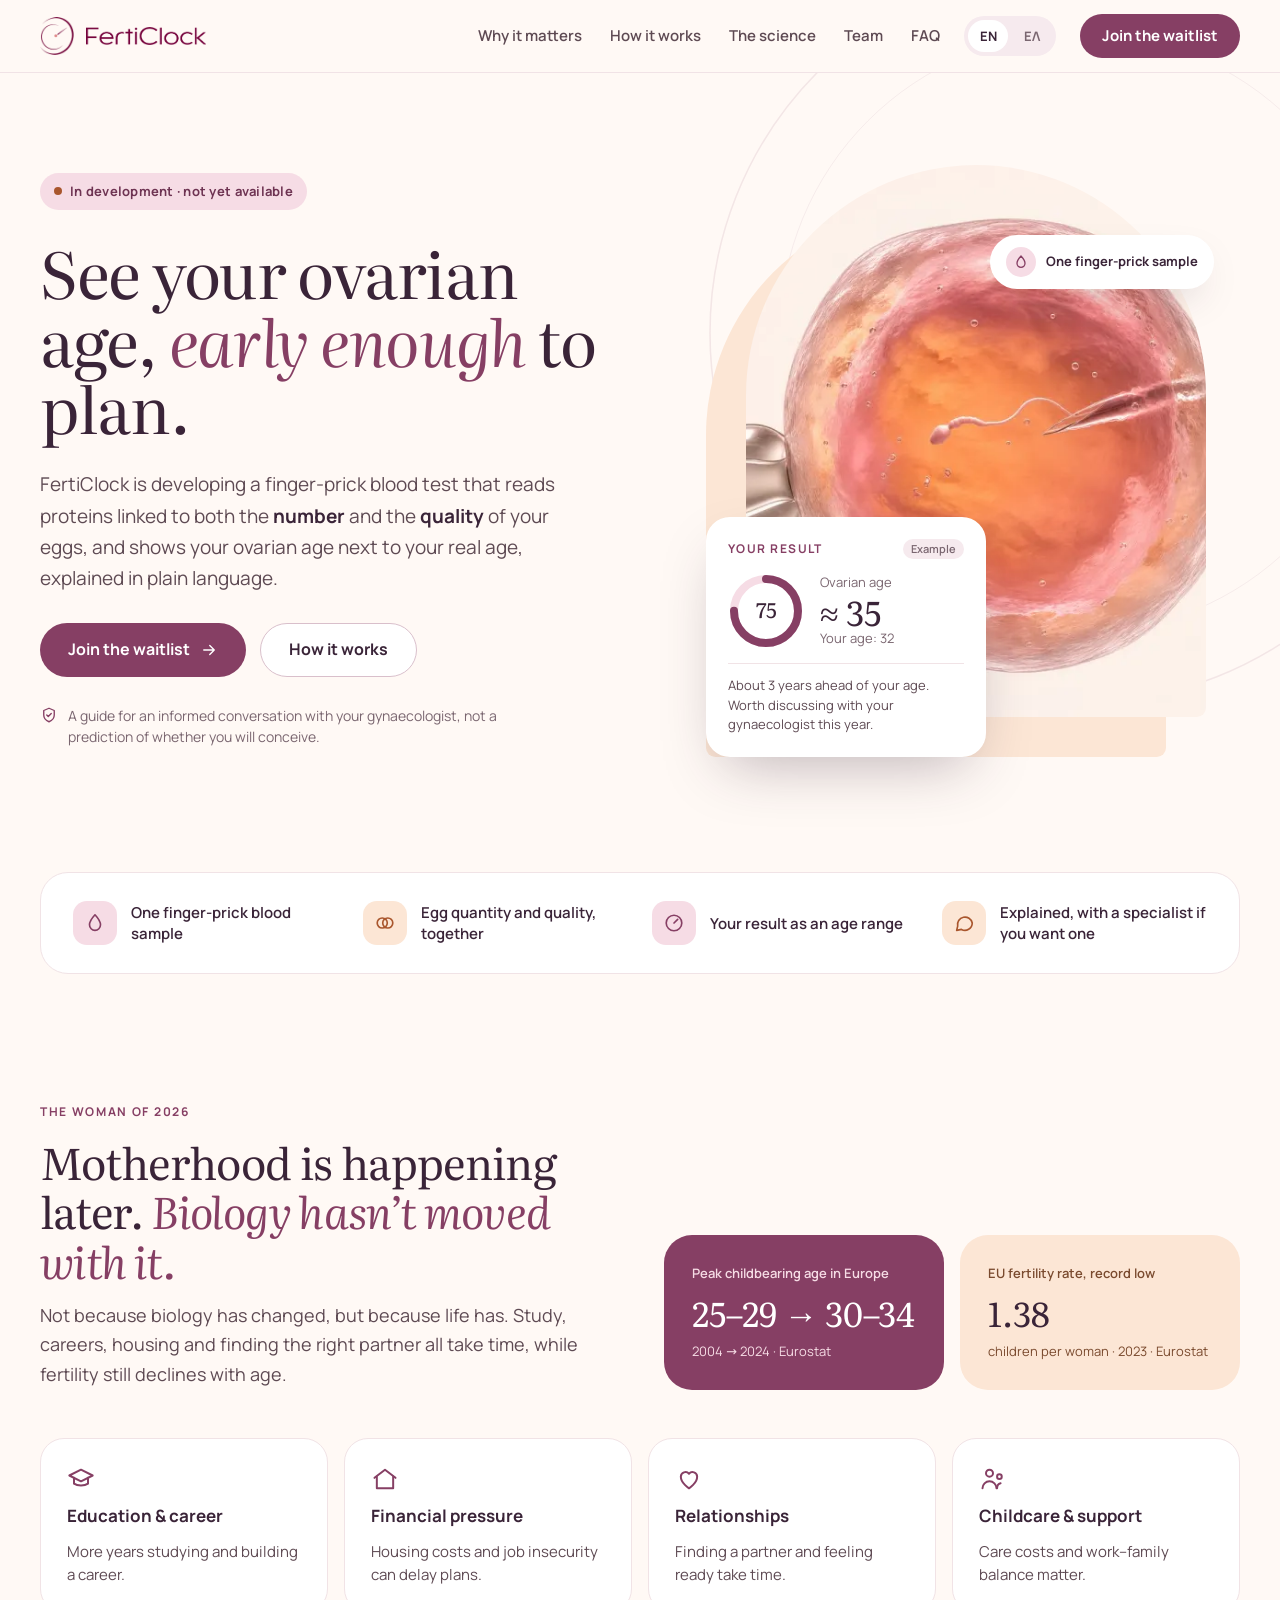
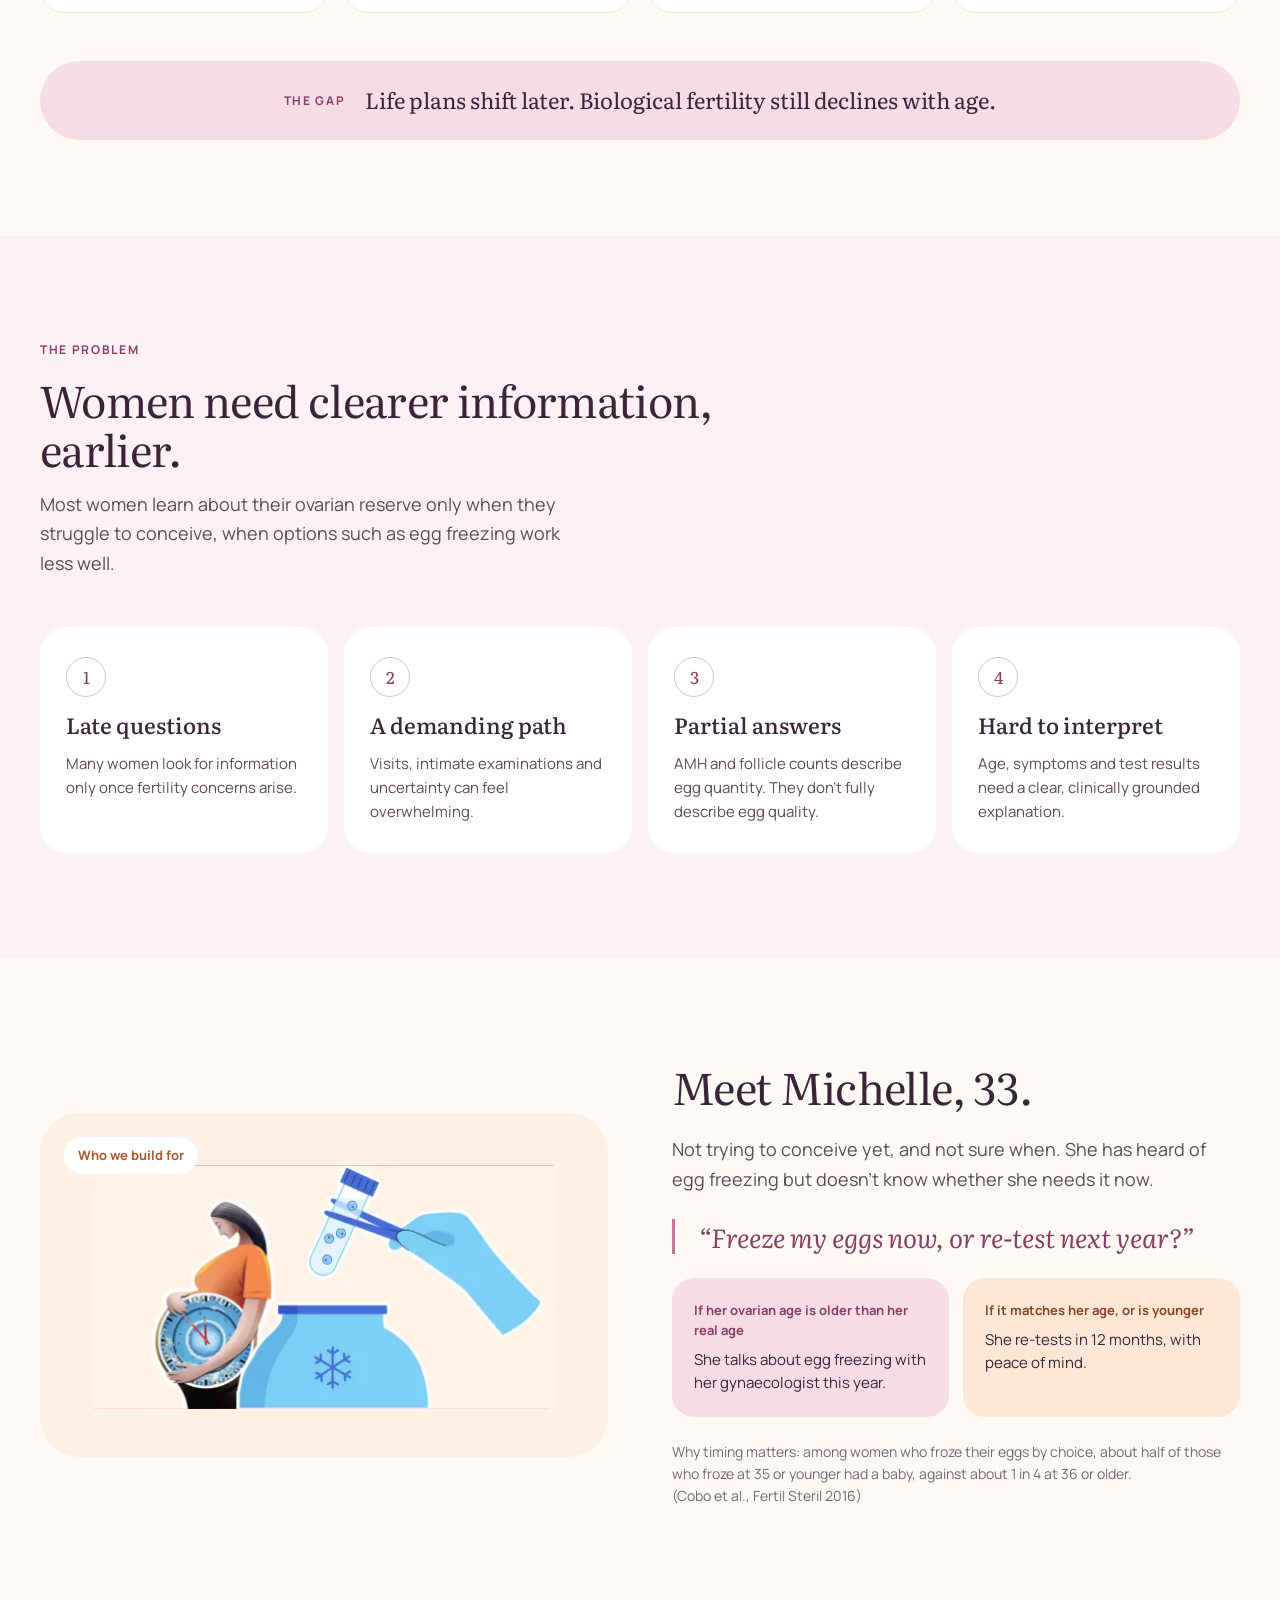
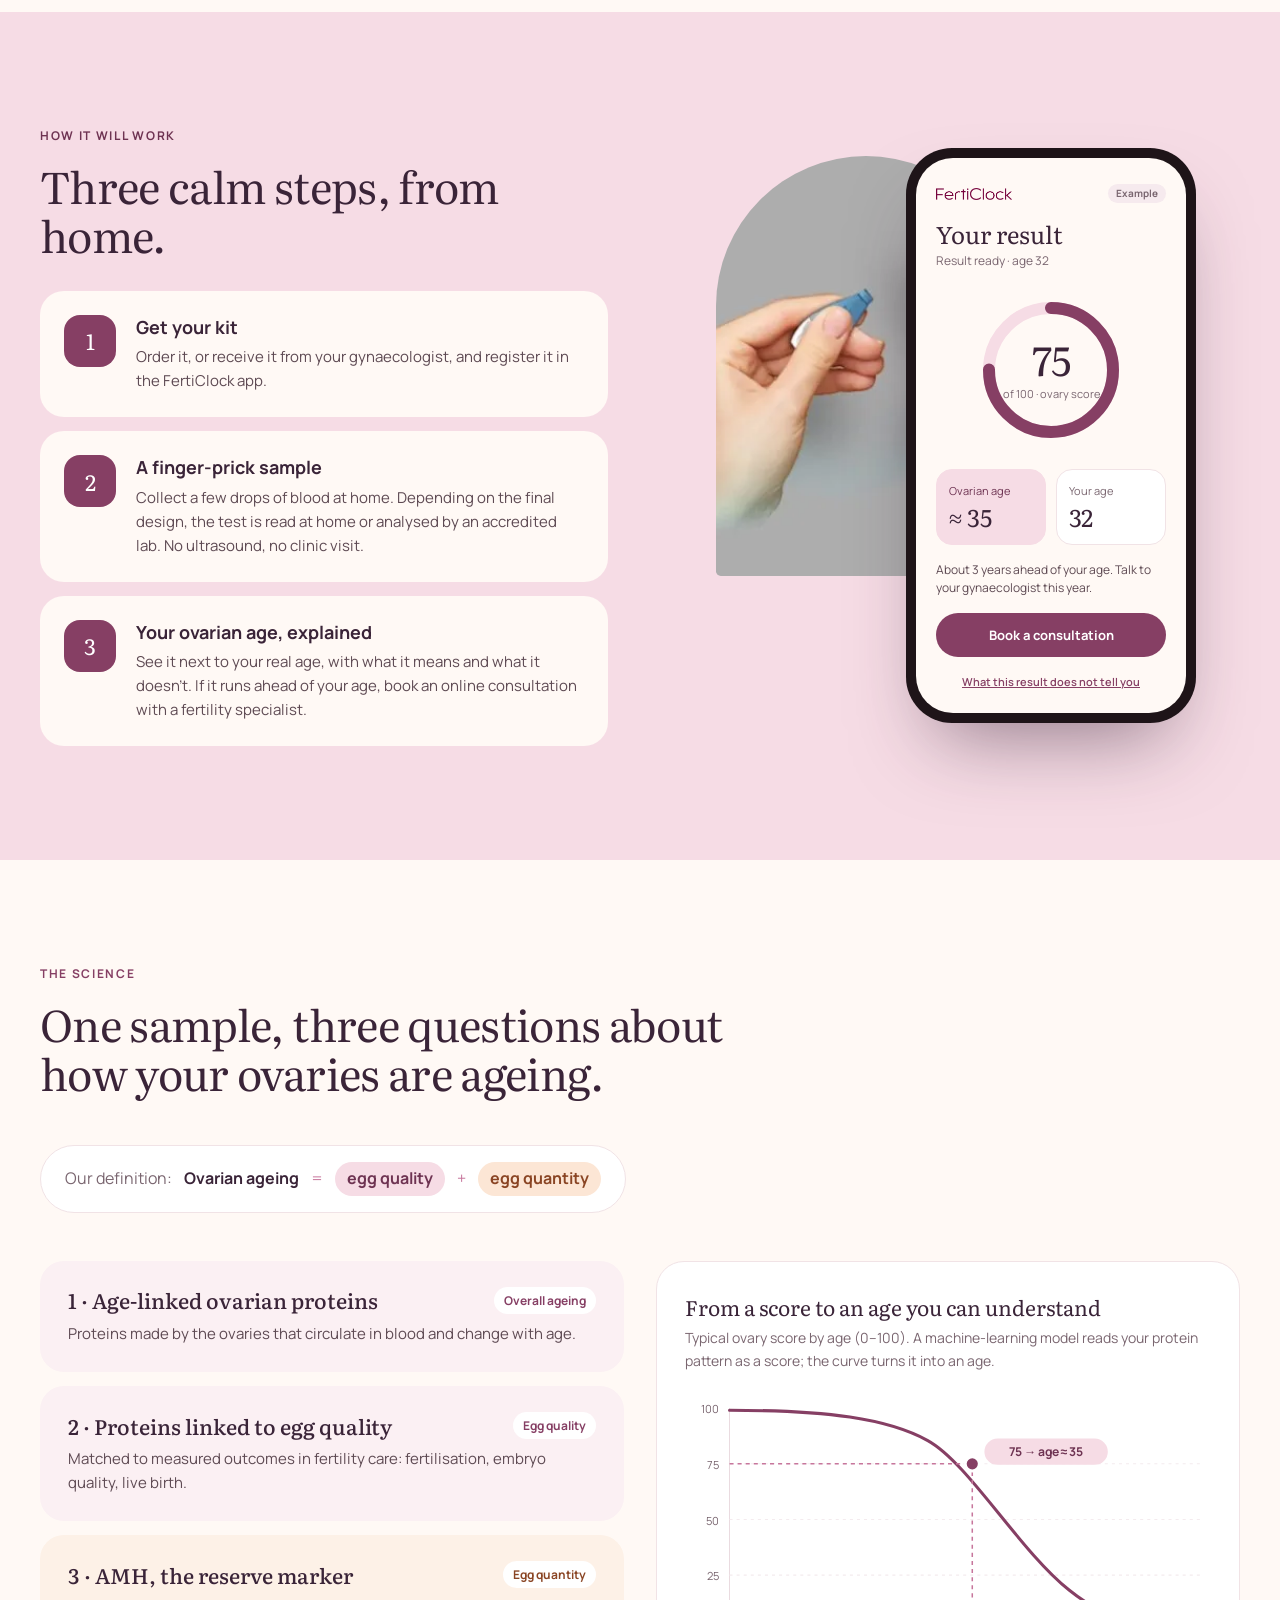
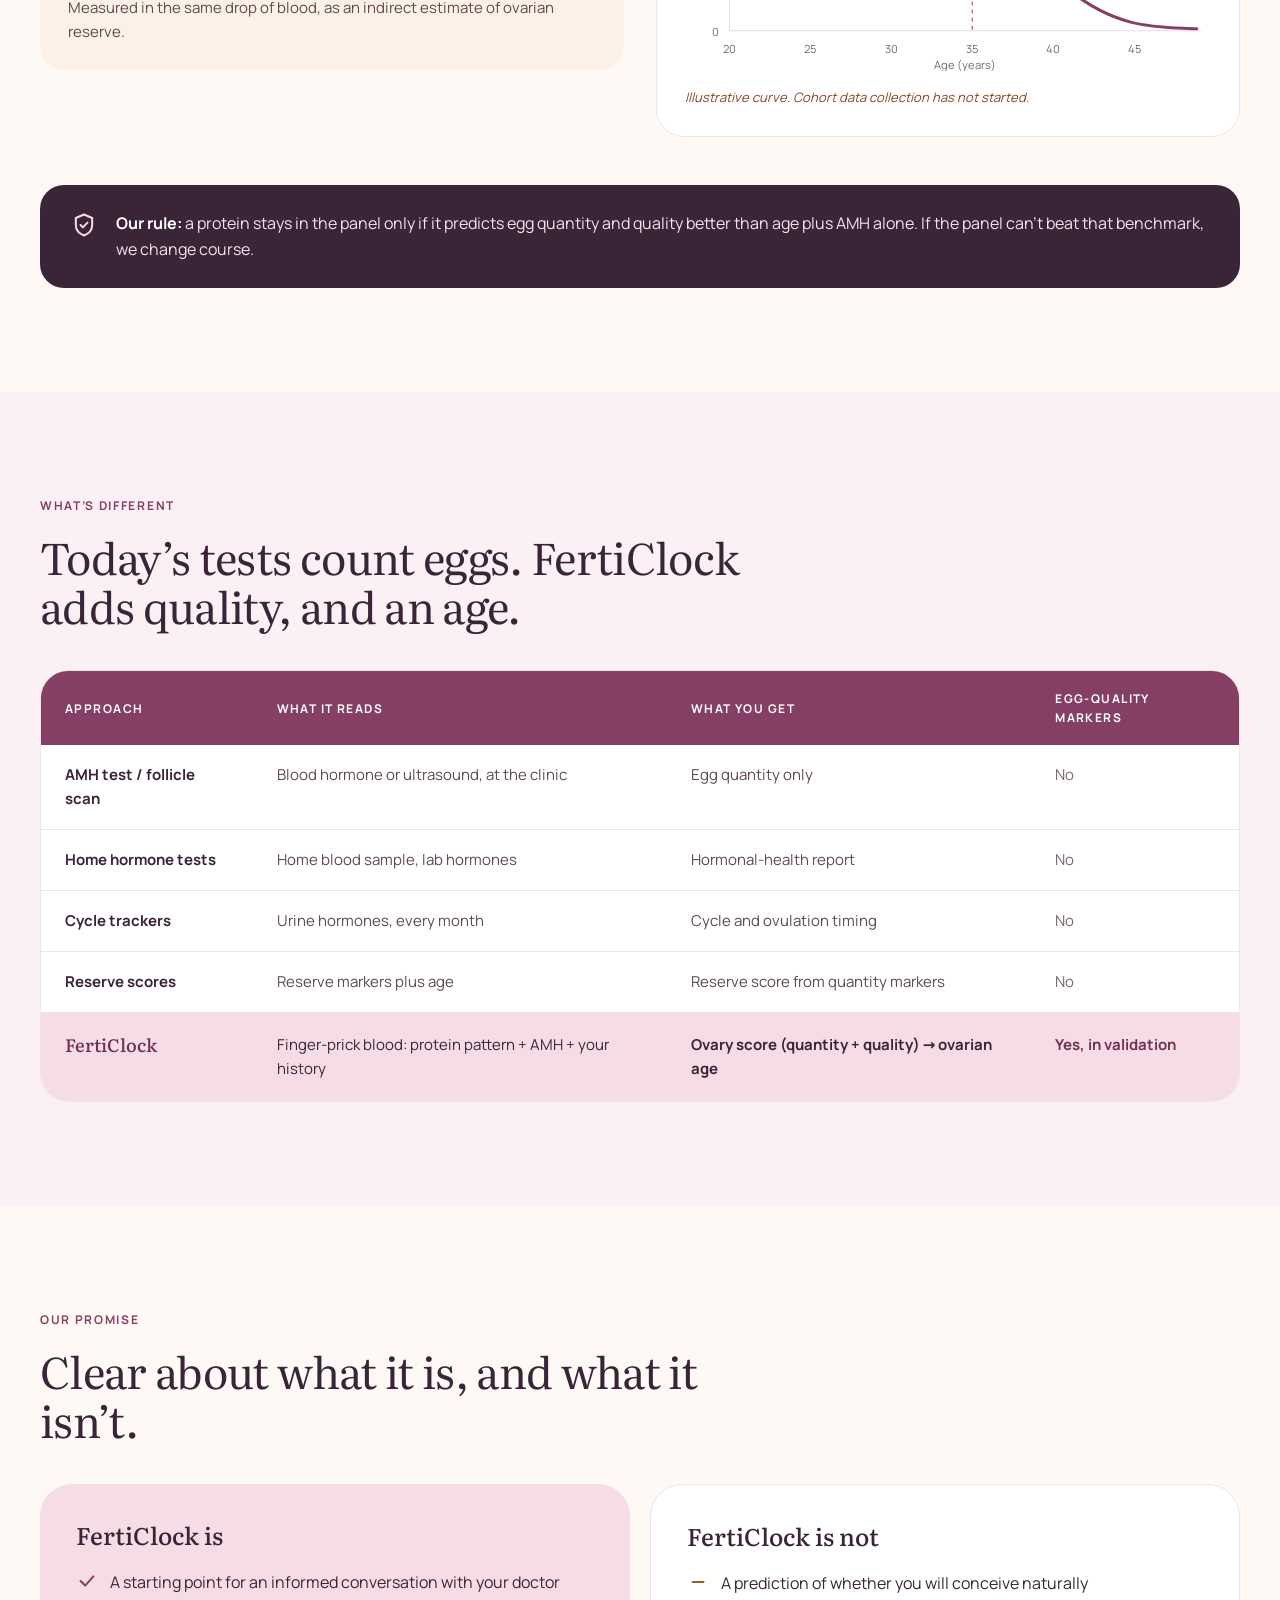
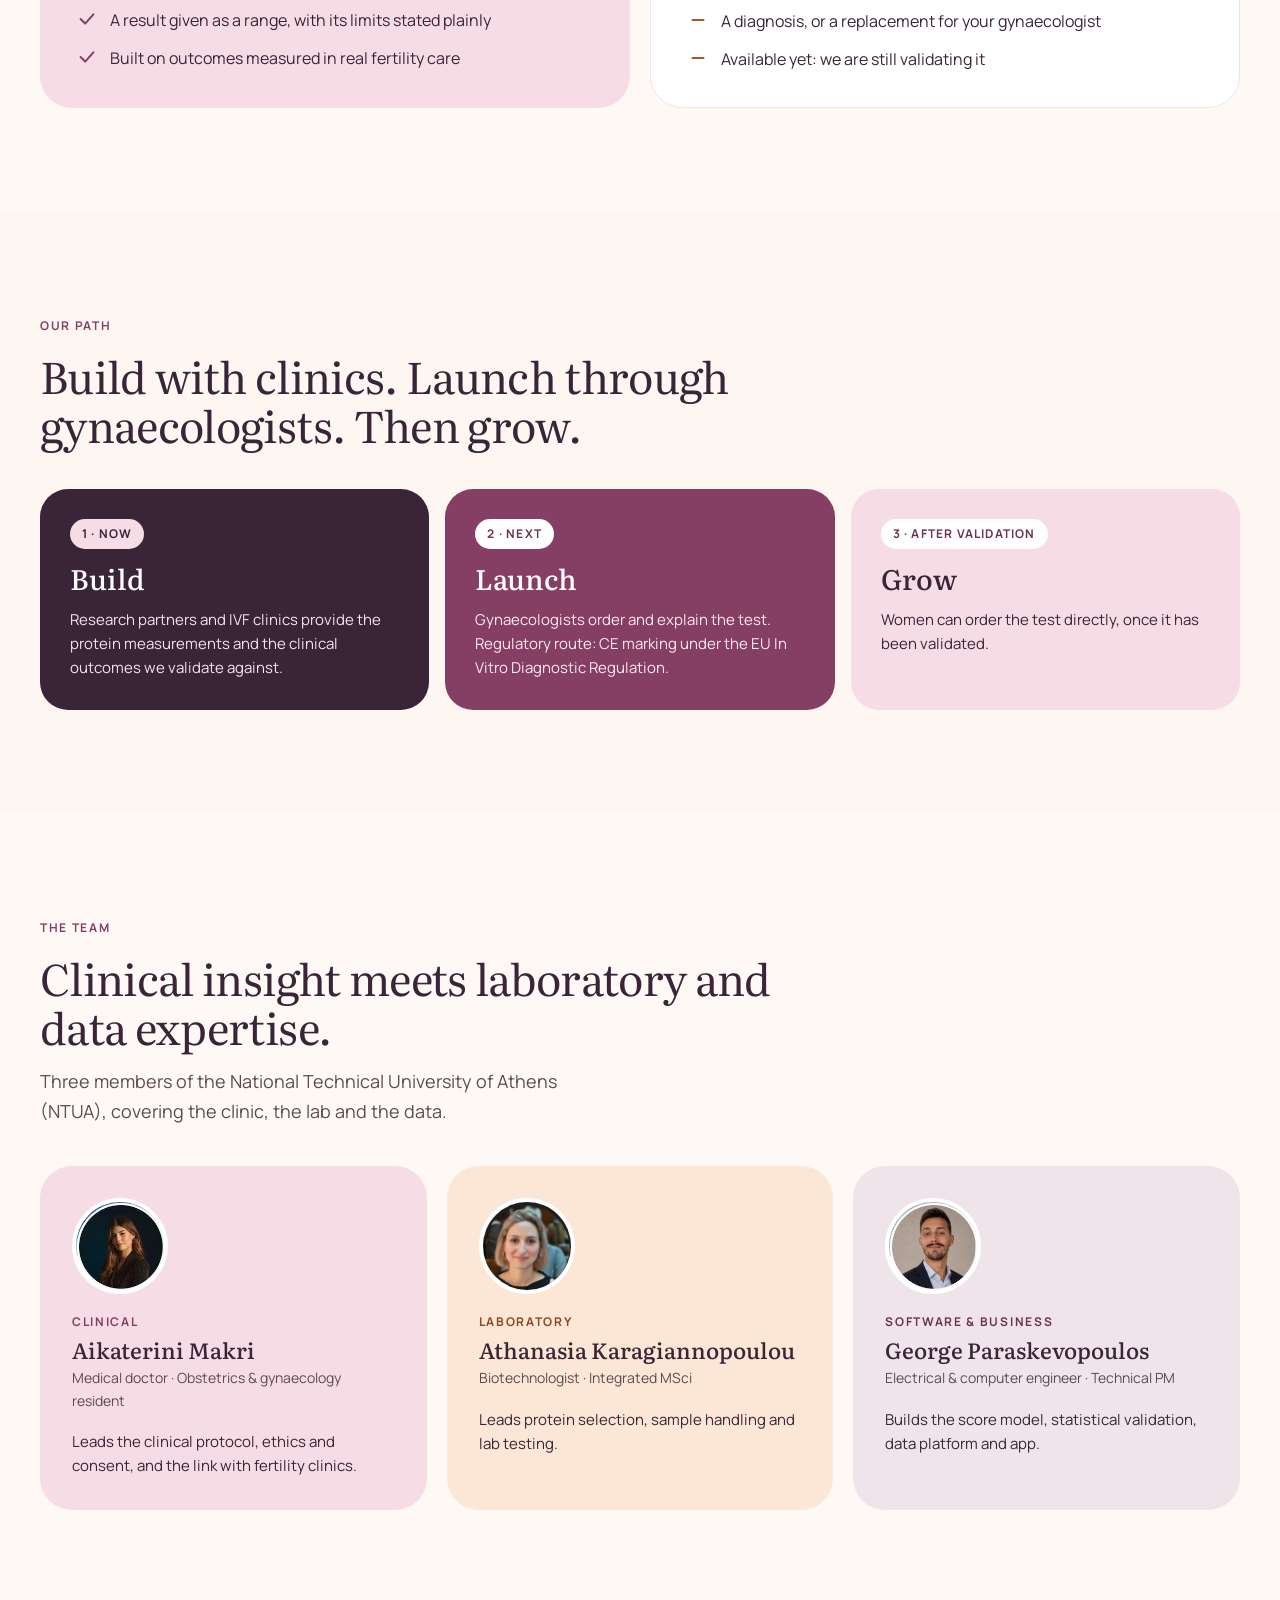
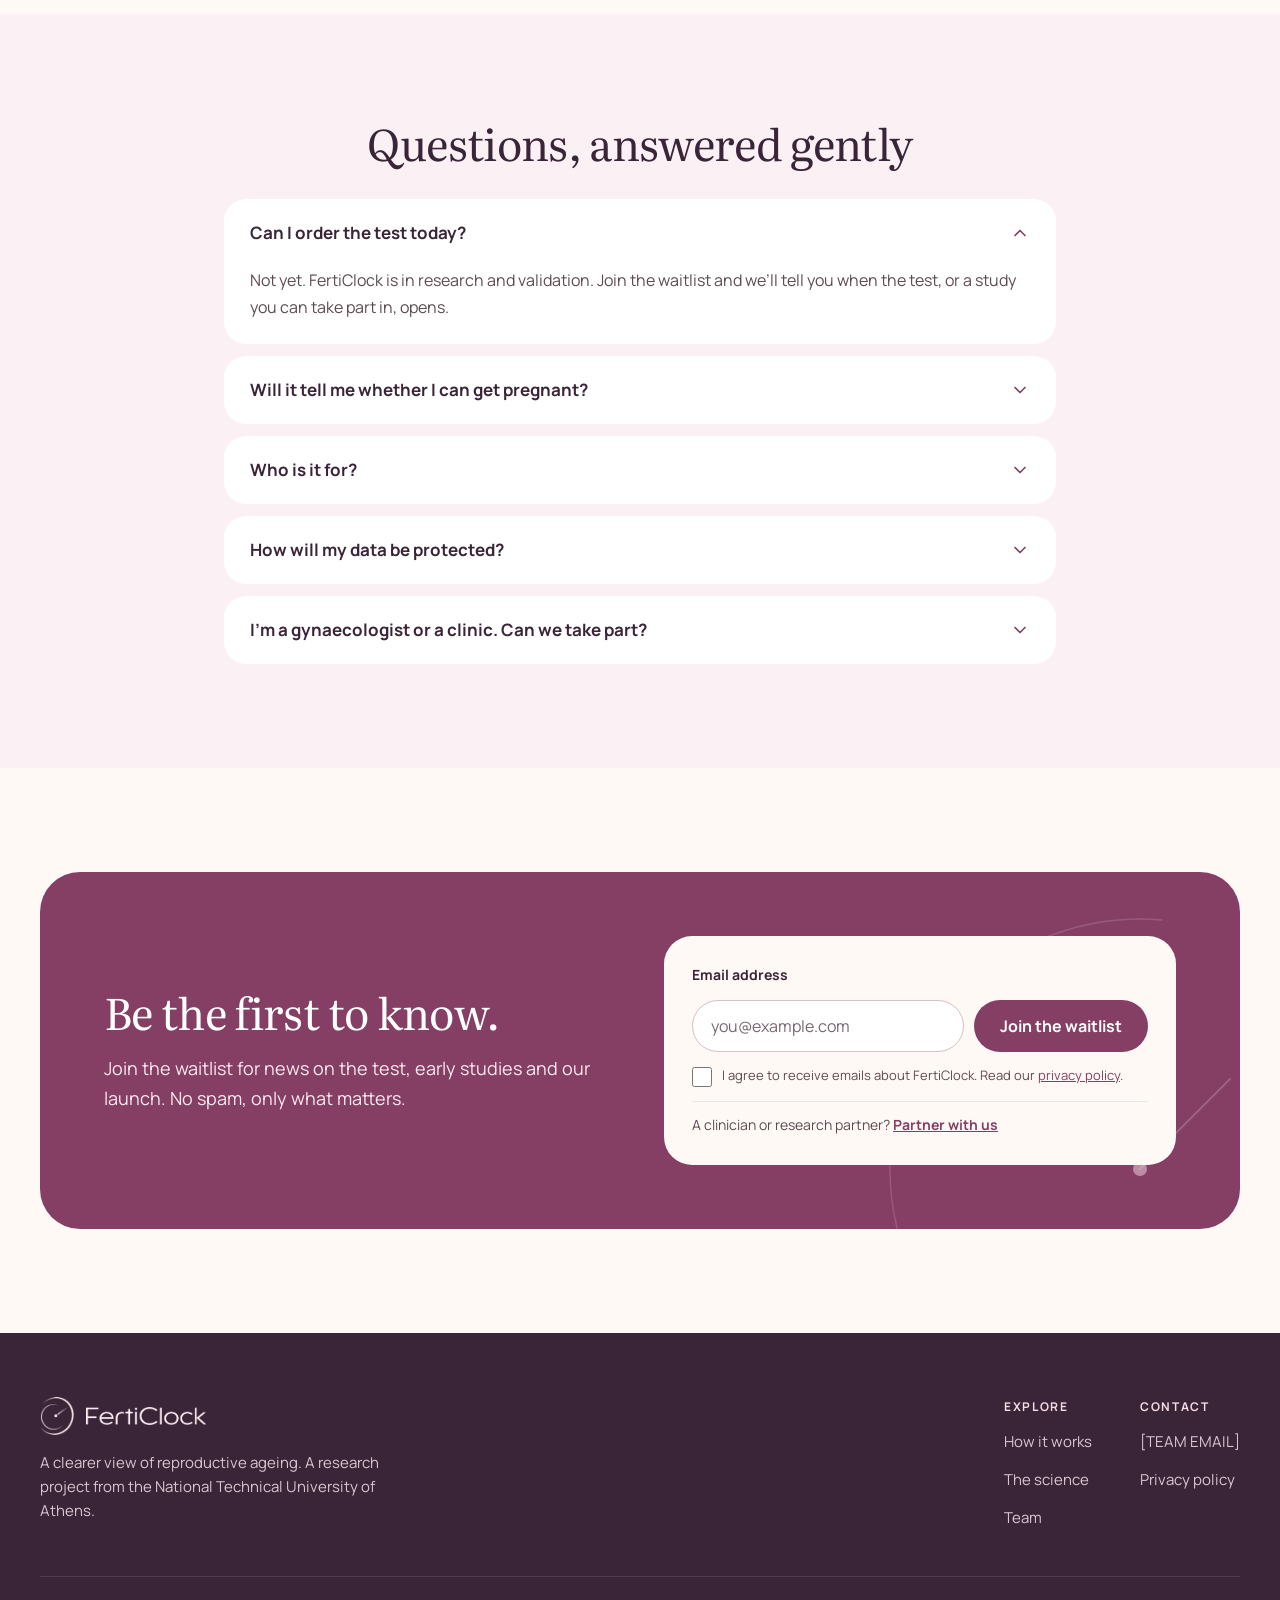
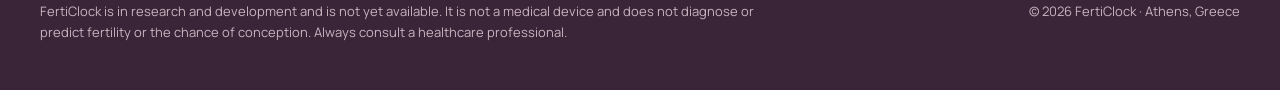
==== commit 76326a3c: "animations additions" ====
--- a/index.html
+++ b/index.html
@@ -40,6 +40,7 @@
   "address": { "@type": "PostalAddress", "addressLocality": "Athens", "addressCountry": "GR" }
 }
 </script>
+<script>document.documentElement.classList.add('js')</script>
 <script src="js/main.js" defer></script>
 </head>
 <body>
@@ -162,7 +163,7 @@
         <div class="result-card-body">
           <svg class="ring" role="img" aria-label="Ovary score 75 out of 100" width="76" height="76" viewBox="0 0 76 76">
             <circle cx="38" cy="38" r="32" fill="none" stroke="#F6DCE5" stroke-width="8"/>
-            <circle cx="38" cy="38" r="32" fill="none" stroke="#863F64" stroke-width="8" stroke-linecap="round" stroke-dasharray="150.8 201" transform="rotate(-90 38 38)"/>
+            <circle class="ring-arc" cx="38" cy="38" r="32" fill="none" stroke="#863F64" stroke-width="8" stroke-linecap="round" stroke-dasharray="150.8 201" transform="rotate(-90 38 38)"/>
             <text x="38" y="45" text-anchor="middle" font-family="Literata, Georgia, serif" font-size="21" fill="#3A2438">75</text>
           </svg>
           <div class="result-card-nums">
@@ -347,7 +348,7 @@
           <div class="phone-ring">
             <svg aria-hidden="true" width="150" height="150" viewBox="0 0 150 150">
               <circle cx="75" cy="75" r="62" fill="none" stroke="#F6DCE5" stroke-width="12"/>
-              <circle cx="75" cy="75" r="62" fill="none" stroke="#863F64" stroke-width="12" stroke-linecap="round" stroke-dasharray="292.2 389.6" transform="rotate(-90 75 75)"/>
+              <circle class="ring-arc" cx="75" cy="75" r="62" fill="none" stroke="#863F64" stroke-width="12" stroke-linecap="round" stroke-dasharray="292.2 389.6" transform="rotate(-90 75 75)"/>
               <text x="75" y="81" text-anchor="middle" font-family="Literata, Georgia, serif" font-size="40" fill="#3A2438">75</text>
               <text x="75" y="103" text-anchor="middle" font-family="Manrope, sans-serif" font-size="11" fill="#7A6670">of 100 · ovary score</text>
             </svg>
@@ -431,12 +432,12 @@
             <text class="tick-minor" x="444" y="262" text-anchor="middle">45</text>
             <text class="tick-minor" x="277" y="278" text-anchor="middle">Age (years)</text>
           </g>
-          <path d="M44 22 C 140 22, 200 30, 240 52 S 330 160, 380 200 S 470 236, 506 238" fill="none" stroke="#863F64" stroke-width="3" stroke-linecap="round" class="curve-line"/>
-          <line x1="44" y1="75" x2="284" y2="75" stroke="#C7769C" stroke-width="1.5" stroke-dasharray="4 4"/>
-          <line x1="284" y1="75" x2="284" y2="240" stroke="#C7769C" stroke-width="1.5" stroke-dasharray="4 4"/>
-          <circle cx="284" cy="75" r="7" fill="#863F64" stroke="#FFFFFF" stroke-width="3"/>
-          <rect x="296" y="50" width="122" height="26" rx="13" fill="#F6DCE5"/>
-          <text x="357" y="67" text-anchor="middle" font-family="Manrope, sans-serif" font-size="12" font-weight="700" fill="#6E3352">75 → age ≈ 35</text>
+          <path d="M44 22 C 140 22, 200 30, 240 52 S 330 160, 380 200 S 470 236, 506 238" fill="none" stroke="#863F64" stroke-width="3" stroke-linecap="round" class="curve-line" pathLength="1"/>
+          <line class="curve-mark" x1="44" y1="75" x2="284" y2="75" stroke="#C7769C" stroke-width="1.5" stroke-dasharray="4 4"/>
+          <line class="curve-mark" x1="284" y1="75" x2="284" y2="240" stroke="#C7769C" stroke-width="1.5" stroke-dasharray="4 4"/>
+          <circle class="curve-mark" cx="284" cy="75" r="7" fill="#863F64" stroke="#FFFFFF" stroke-width="3"/>
+          <rect class="curve-mark" x="296" y="50" width="122" height="26" rx="13" fill="#F6DCE5"/>
+          <text class="curve-mark" x="357" y="67" text-anchor="middle" font-family="Manrope, sans-serif" font-size="12" font-weight="700" fill="#6E3352">75 → age ≈ 35</text>
         </svg>
         <p class="curve-caption">Illustrative curve. Cohort data collection has not started.</p>
       </figure>
--- a/css/styles.css
+++ b/css/styles.css
@@ -642,3 +642,100 @@
   .footer-nav a { padding: 6px 0; }
   .footer-bottom { flex-direction: row; flex-wrap: wrap; justify-content: space-between; gap: 16px; padding-top: 24px; font-size: 13px; }
 }
+
+/* ==========================================================================
+   Motion: light and calm. Hover effects only on devices with a real pointer;
+   everything that moves is switched off for prefers-reduced-motion.
+   ========================================================================== */
+:root {
+  --fc-ease: cubic-bezier(.22, .61, .36, 1);
+  --fc-shadow-hover: 0 18px 40px -24px rgba(58, 36, 56, 0.35);
+}
+
+@media (prefers-reduced-motion: no-preference) {
+
+  /* ---- Hover (mouse / trackpad only) ---- */
+  @media (hover: hover) and (pointer: fine) {
+    .btn { transition: background-color .2s ease, border-color .2s ease, transform .2s var(--fc-ease), box-shadow .2s var(--fc-ease); }
+    .btn:hover { transform: translateY(-1px); }
+    .btn-primary:hover { box-shadow: 0 10px 24px -12px rgba(134, 63, 100, 0.6); }
+    .btn:active { transform: translateY(0); box-shadow: none; }
+    .btn .ico { transition: transform .2s var(--fc-ease); }
+    .btn:hover .ico { transform: translateX(3px); }
+
+    /* Logo: the clock mark turns once around its centre dot */
+    .brand .brand-mark { transform-origin: 46% 49%; }
+    .brand:hover .brand-mark { animation: fc-spin .9s var(--fc-ease); }
+
+    .nav-desktop a { position: relative; }
+    .nav-desktop a::after {
+      content: ""; position: absolute; left: 0; right: 0; bottom: 4px; height: 1.5px; border-radius: 2px;
+      background: var(--fc-plum); transform: scaleX(0); transform-origin: left; transition: transform .25s var(--fc-ease);
+    }
+    .nav-desktop a:hover::after { transform: scaleX(1); }
+
+    .factor, .problem, .marker, .member, .path, .promise, .stat, .outcome, .step {
+      transition: transform .3s var(--fc-ease), box-shadow .3s var(--fc-ease), border-color .3s ease;
+    }
+    .factor:hover, .problem:hover, .marker:hover, .member:hover, .path:hover, .promise:hover, .stat:hover, .outcome:hover, .step:hover {
+      transform: translateY(-3px); box-shadow: var(--fc-shadow-hover);
+    }
+    .factor:hover, .promise-not:hover { border-color: var(--fc-border-strong); }
+
+    .factor .ico, .icon-tile .ico { transition: transform .3s var(--fc-ease); }
+    .factor:hover .ico, .glance-list li:hover .icon-tile .ico { transform: scale(1.1); }
+    .num-circle, .step-num { transition: background-color .3s ease, color .3s ease, border-color .3s ease; }
+    .problem:hover .num-circle { background: var(--fc-plum); border-color: var(--fc-plum); color: #fff; }
+
+    .member img { transition: transform .35s var(--fc-ease); }
+    .member:hover img { transform: scale(1.04); }
+
+    .faq { transition: box-shadow .25s var(--fc-ease); }
+    .faq:hover { box-shadow: var(--fc-shadow-hover); }
+    .compare-table tbody tr:not(.us) { transition: background-color .2s ease; }
+    .compare-table tbody tr:not(.us):hover { background: var(--fc-cream); }
+
+    .input { transition: border-color .2s ease, box-shadow .2s ease; }
+    .input:hover { border-color: var(--fc-rose); }
+  }
+  .input:focus { border-color: var(--fc-plum); box-shadow: 0 0 0 4px rgba(199, 118, 156, 0.18); }
+
+  /* FAQ answer fades in when opened */
+  .faq[open] p { animation: fc-fade-up .35s var(--fc-ease) both; }
+
+  /* ---- Hero entrance (on load) ---- */
+  .js .hero-copy > *, .js .hero-note { animation: fc-fade-up .7s var(--fc-ease) both; }
+  .js .hero-copy > :nth-child(2) { animation-delay: .08s; }
+  .js .hero-copy > :nth-child(3) { animation-delay: .16s; }
+  .js .hero-copy > :nth-child(4) { animation-delay: .24s; }
+  .js .hero-note { animation-delay: .32s; }
+  .js .hero-visual { animation: fc-fade-in 1s var(--fc-ease) .1s both; }
+  .js .result-card { animation: fc-fade-up .7s var(--fc-ease) .45s both; }
+  .js .float-pill { animation: fc-fade-up .7s var(--fc-ease) .6s both, fc-float 6s ease-in-out 1.4s infinite; }
+
+  /* Result rings fill up: hero on load, phone when it scrolls into view */
+  .js .ring-arc { stroke-dashoffset: var(--arc, 150.8); }
+  .js .result-card .ring-arc { animation: fc-ring 1.2s var(--fc-ease) .7s forwards; }
+  .js .phone .ring-arc { --arc: 292.2; transition: stroke-dashoffset 1.4s var(--fc-ease) .35s; }
+  .js .how-visual.is-visible .phone .ring-arc { stroke-dashoffset: 0; }
+
+  /* Curve draws itself, then the marker appears */
+  .js .curve-line { stroke-dasharray: 1; stroke-dashoffset: 1; transition: stroke-dashoffset 1.6s var(--fc-ease) .2s; }
+  .js .curve-card.is-visible .curve-line { stroke-dashoffset: 0; }
+  .js .curve-mark { opacity: 0; transition: opacity .5s ease 1.4s; }
+  .js .curve-card.is-visible .curve-mark { opacity: 1; }
+
+  /* ---- Scroll reveal (classes added by main.js) ---- */
+  .js [data-reveal] {
+    opacity: 0; transform: translateY(18px);
+    transition: opacity .7s var(--fc-ease), transform .7s var(--fc-ease);
+    transition-delay: calc(var(--i, 0) * 80ms);
+  }
+  .js [data-reveal].is-visible { opacity: 1; transform: none; }
+}
+
+@keyframes fc-fade-up { from { opacity: 0; transform: translateY(14px); } to { opacity: 1; transform: none; } }
+@keyframes fc-fade-in { from { opacity: 0; } to { opacity: 1; } }
+@keyframes fc-float { 0%, 100% { transform: translateY(0); } 50% { transform: translateY(-6px); } }
+@keyframes fc-spin { to { transform: rotate(1turn); } }
+@keyframes fc-ring { to { stroke-dashoffset: 0; } }
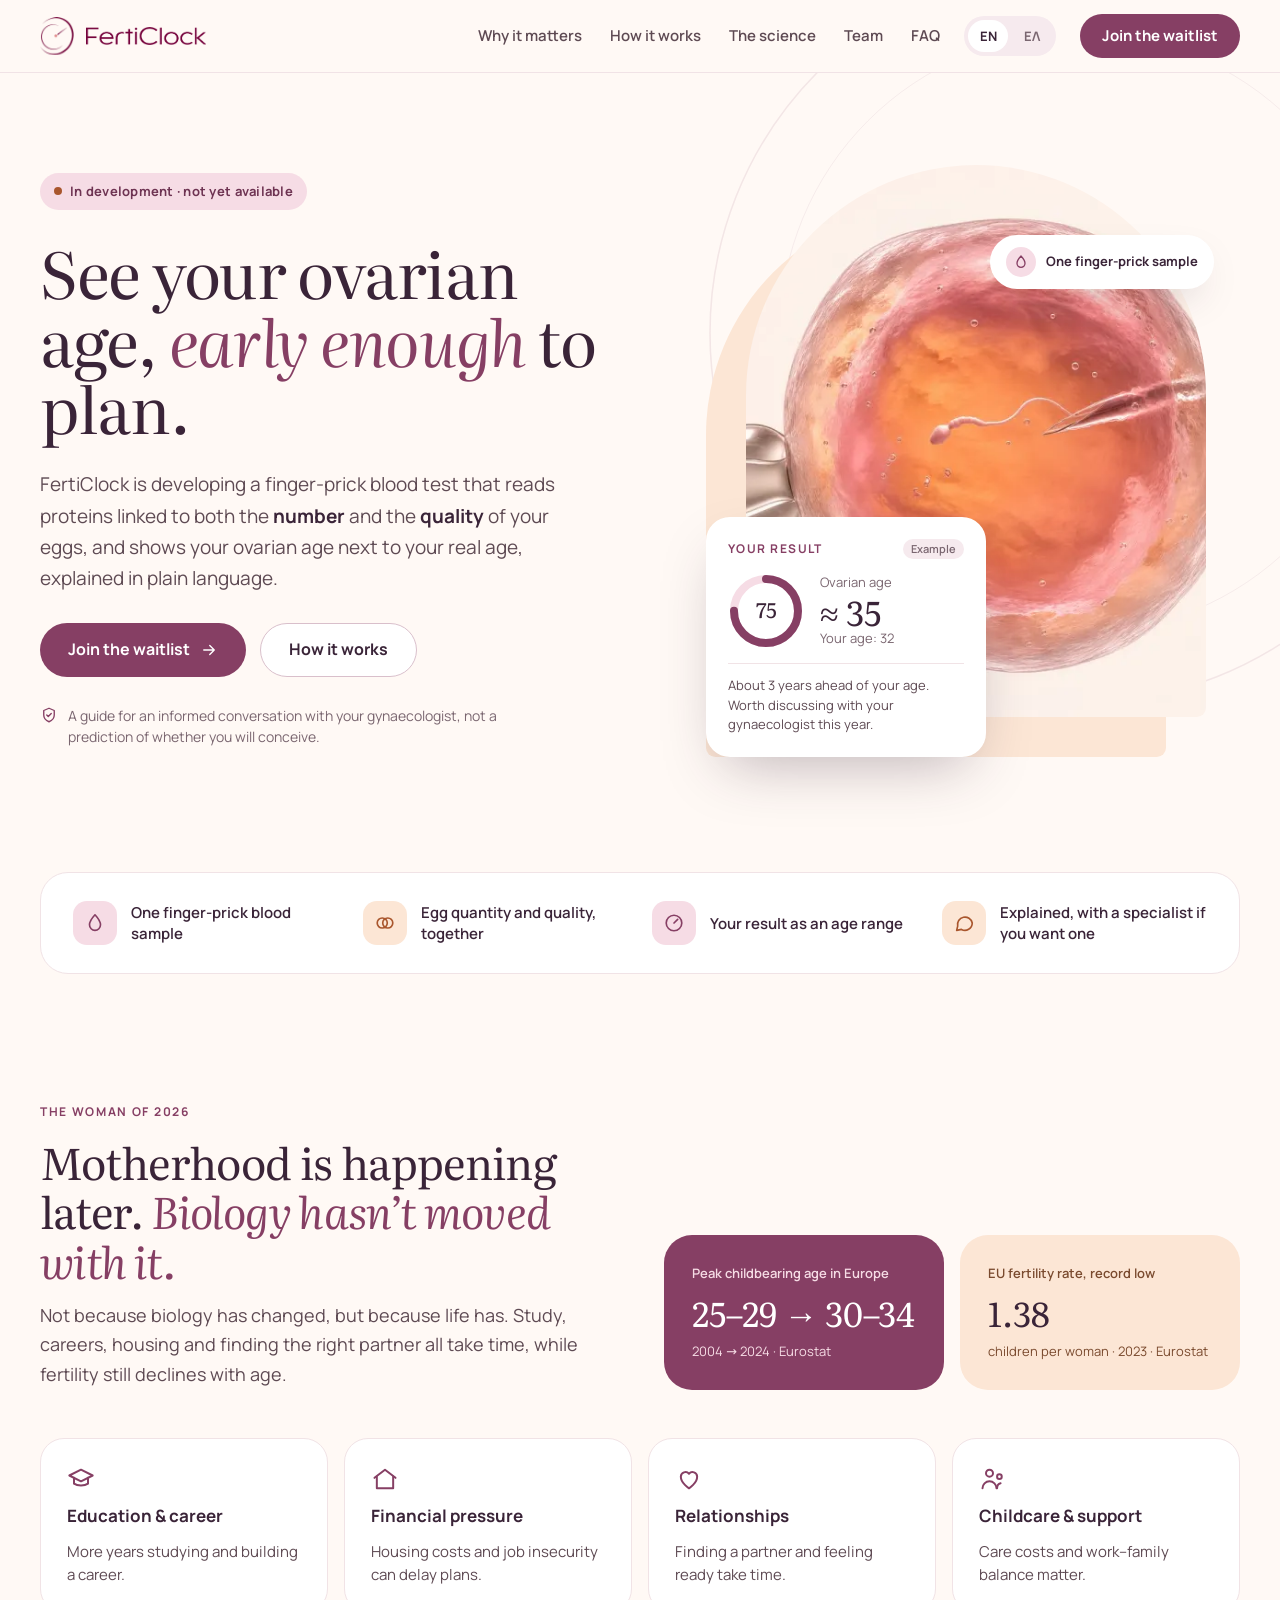
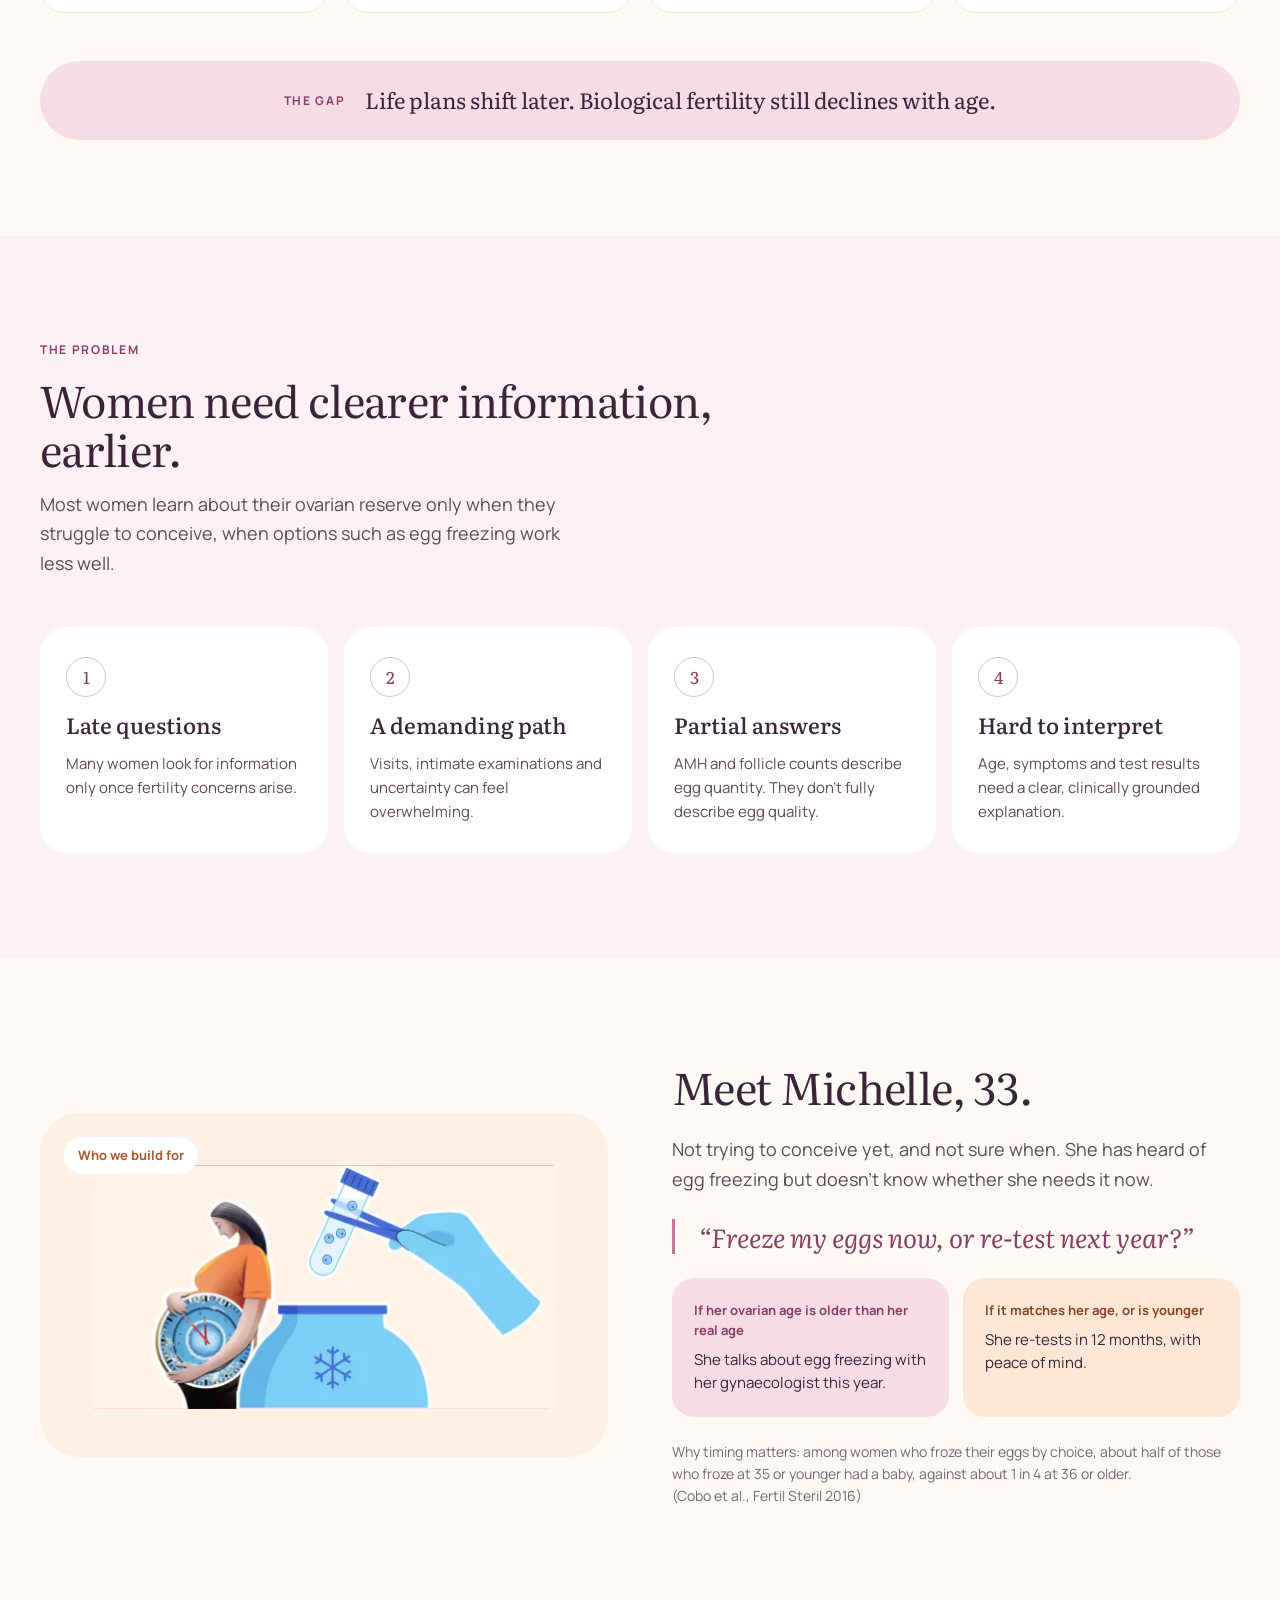
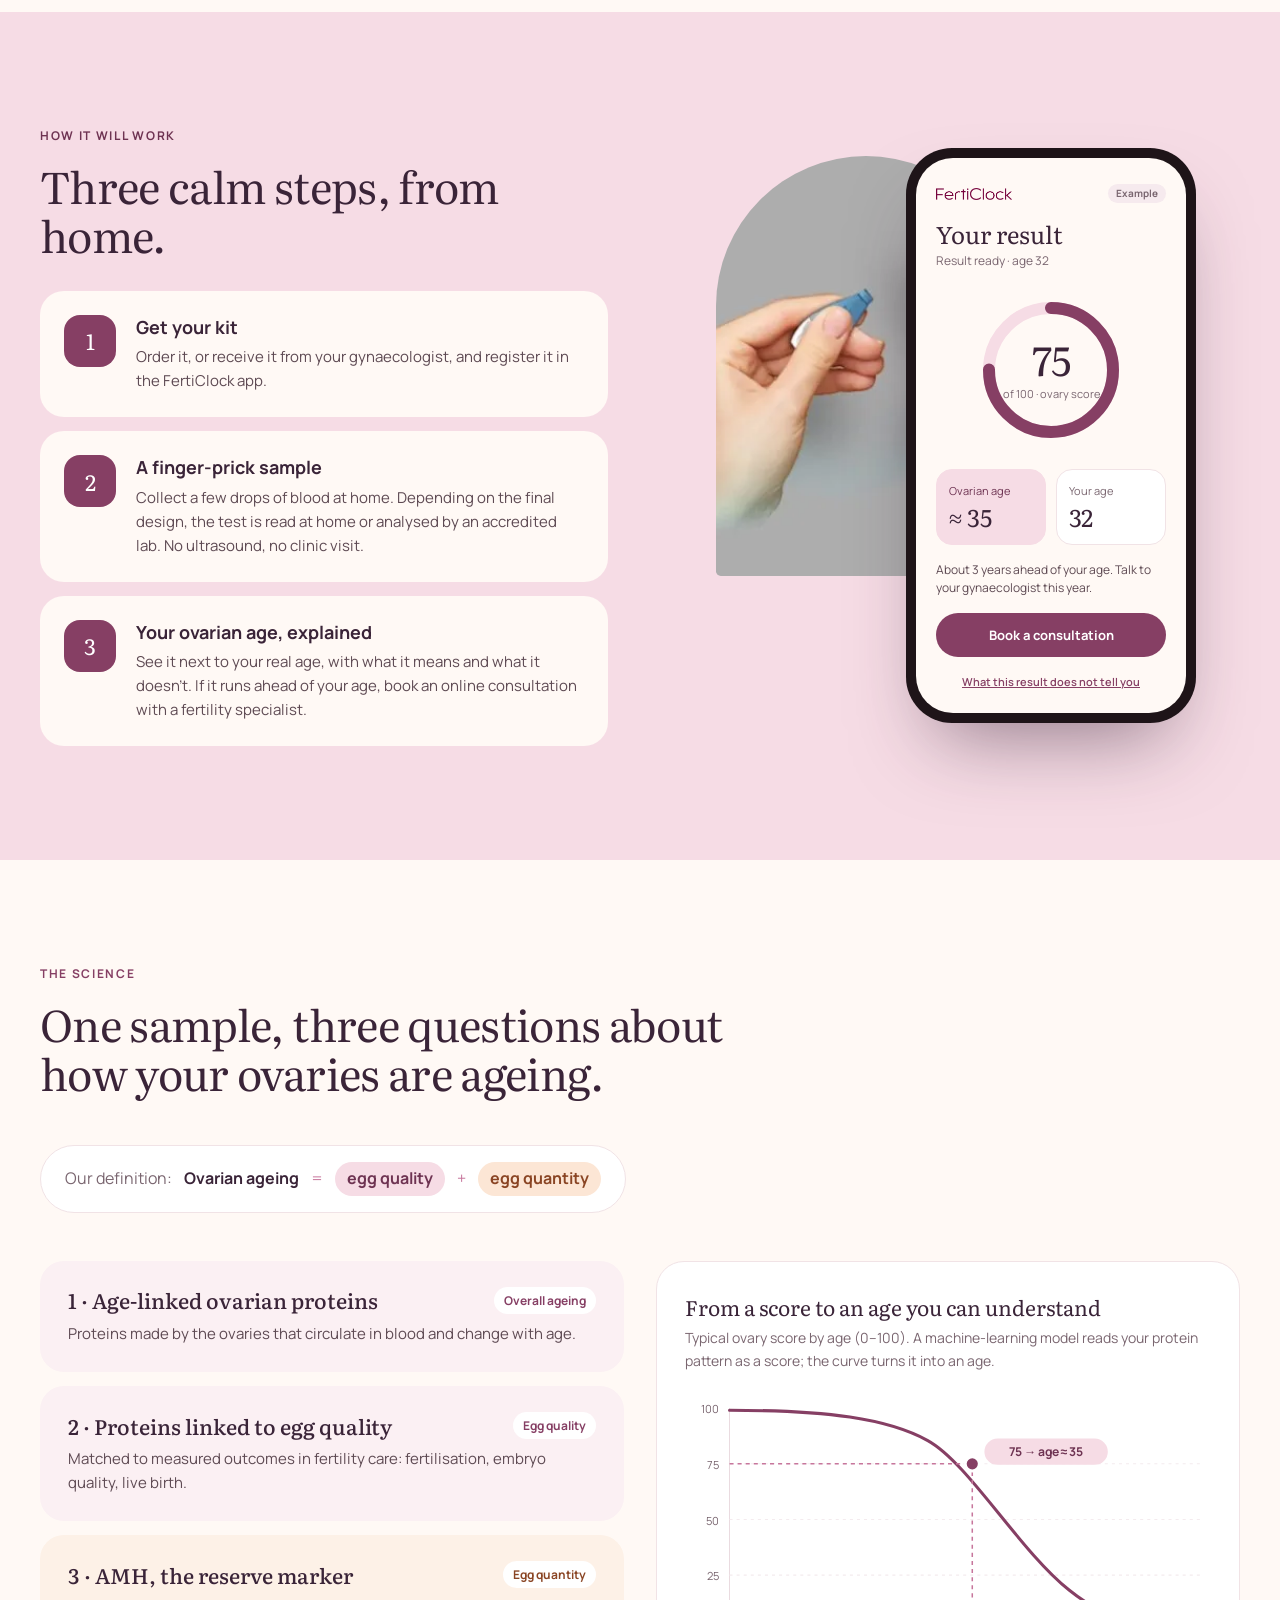
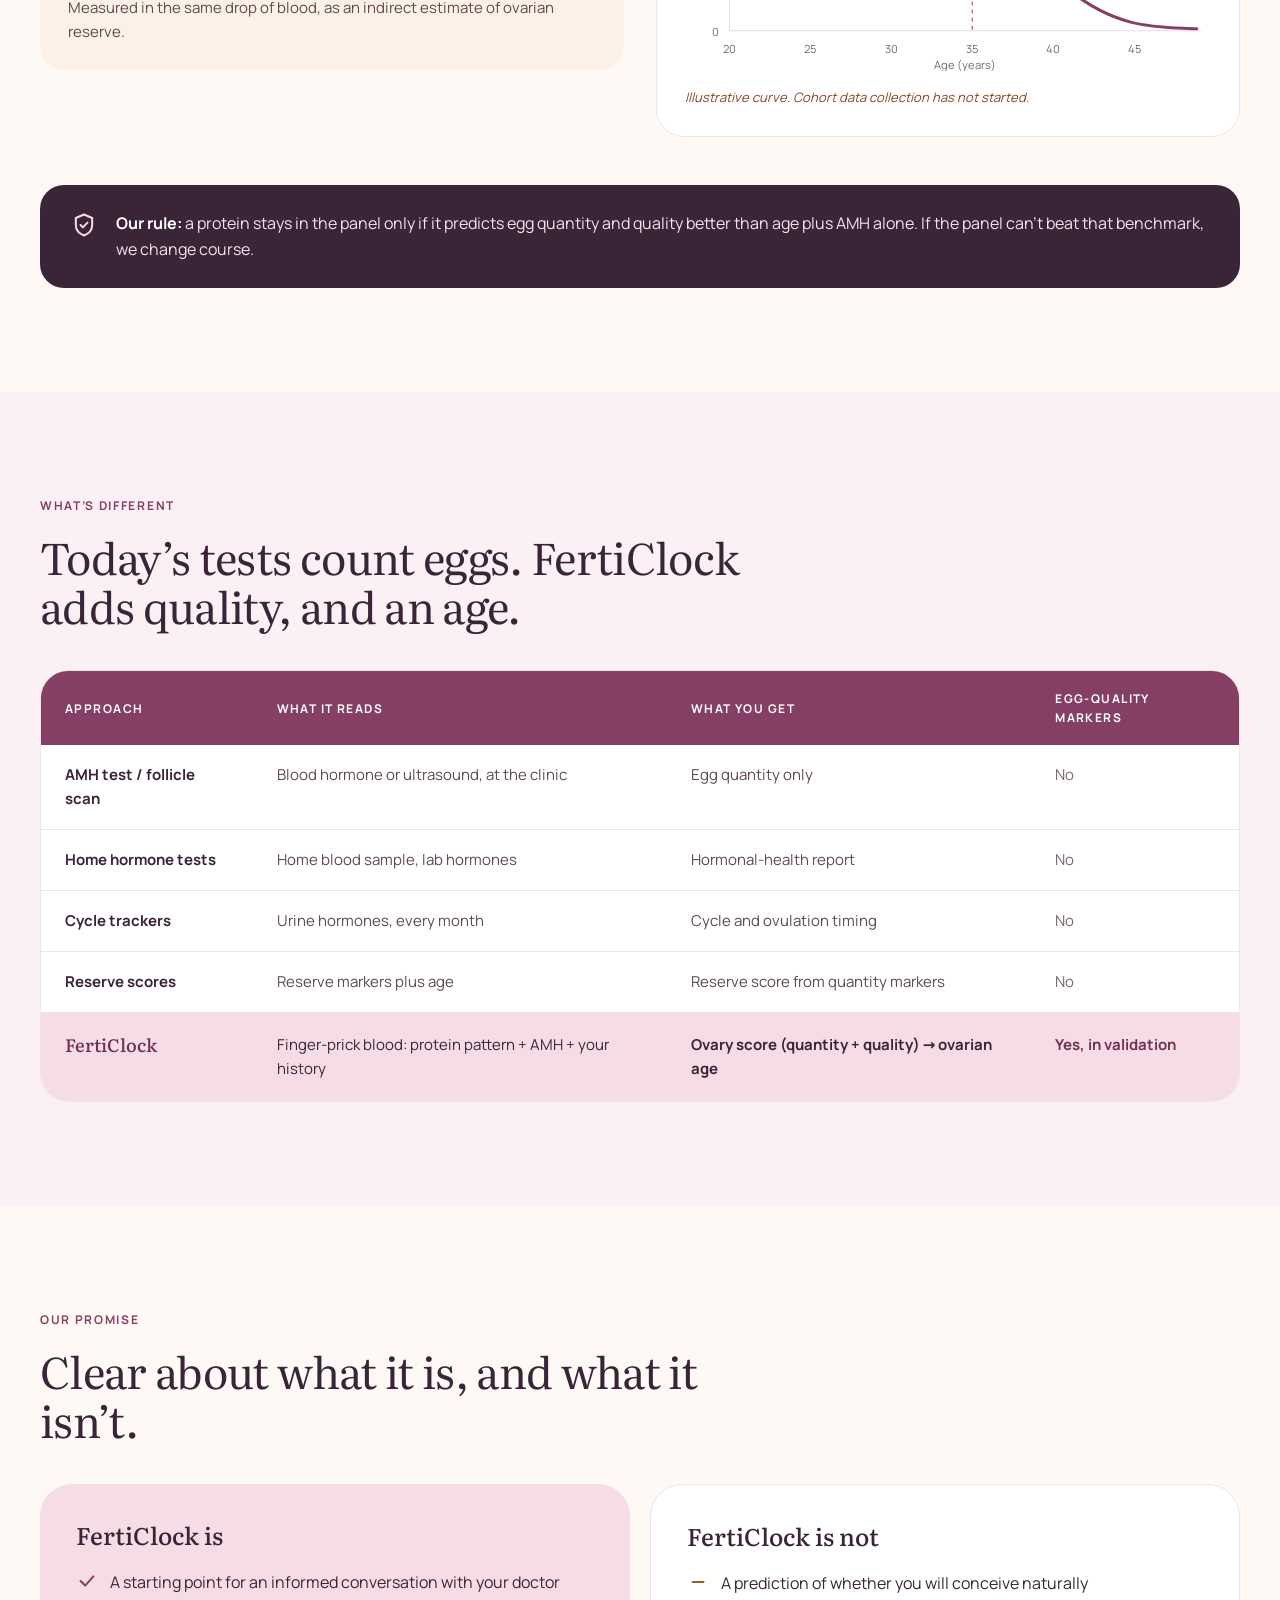
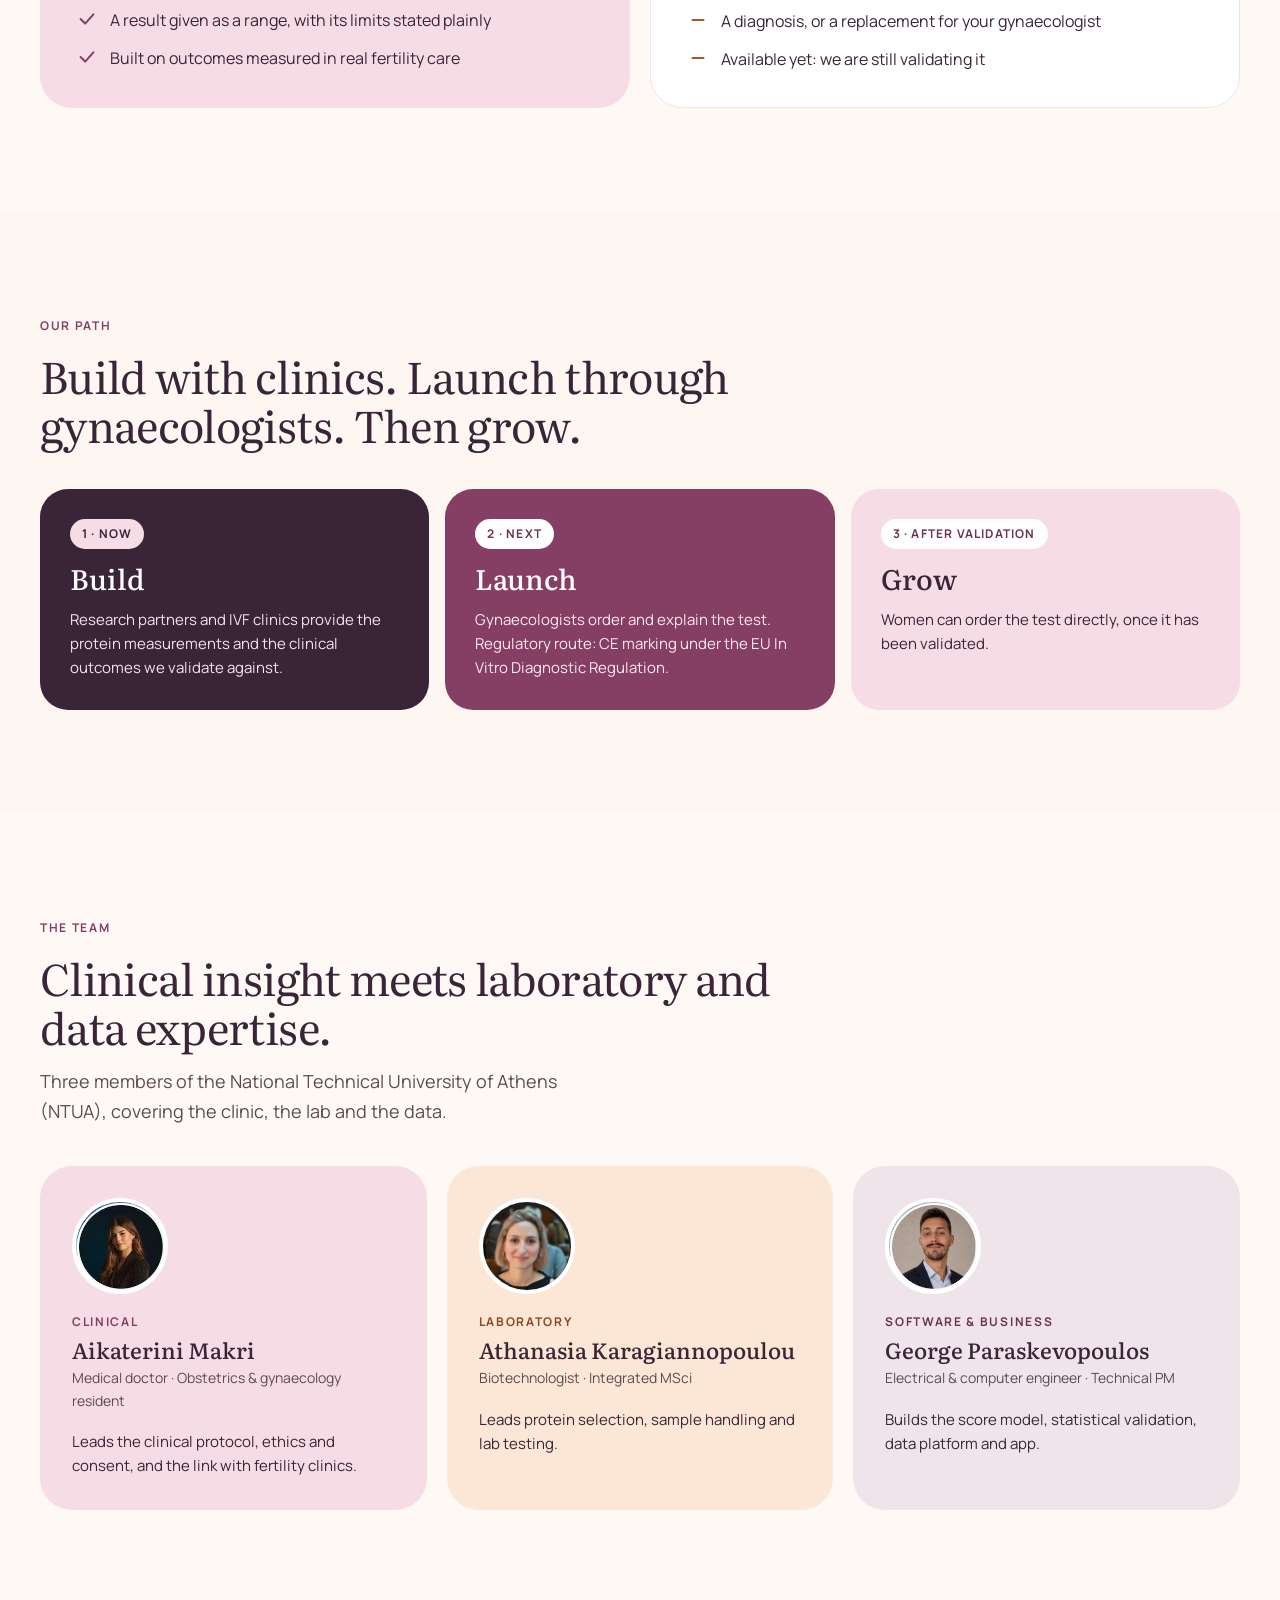
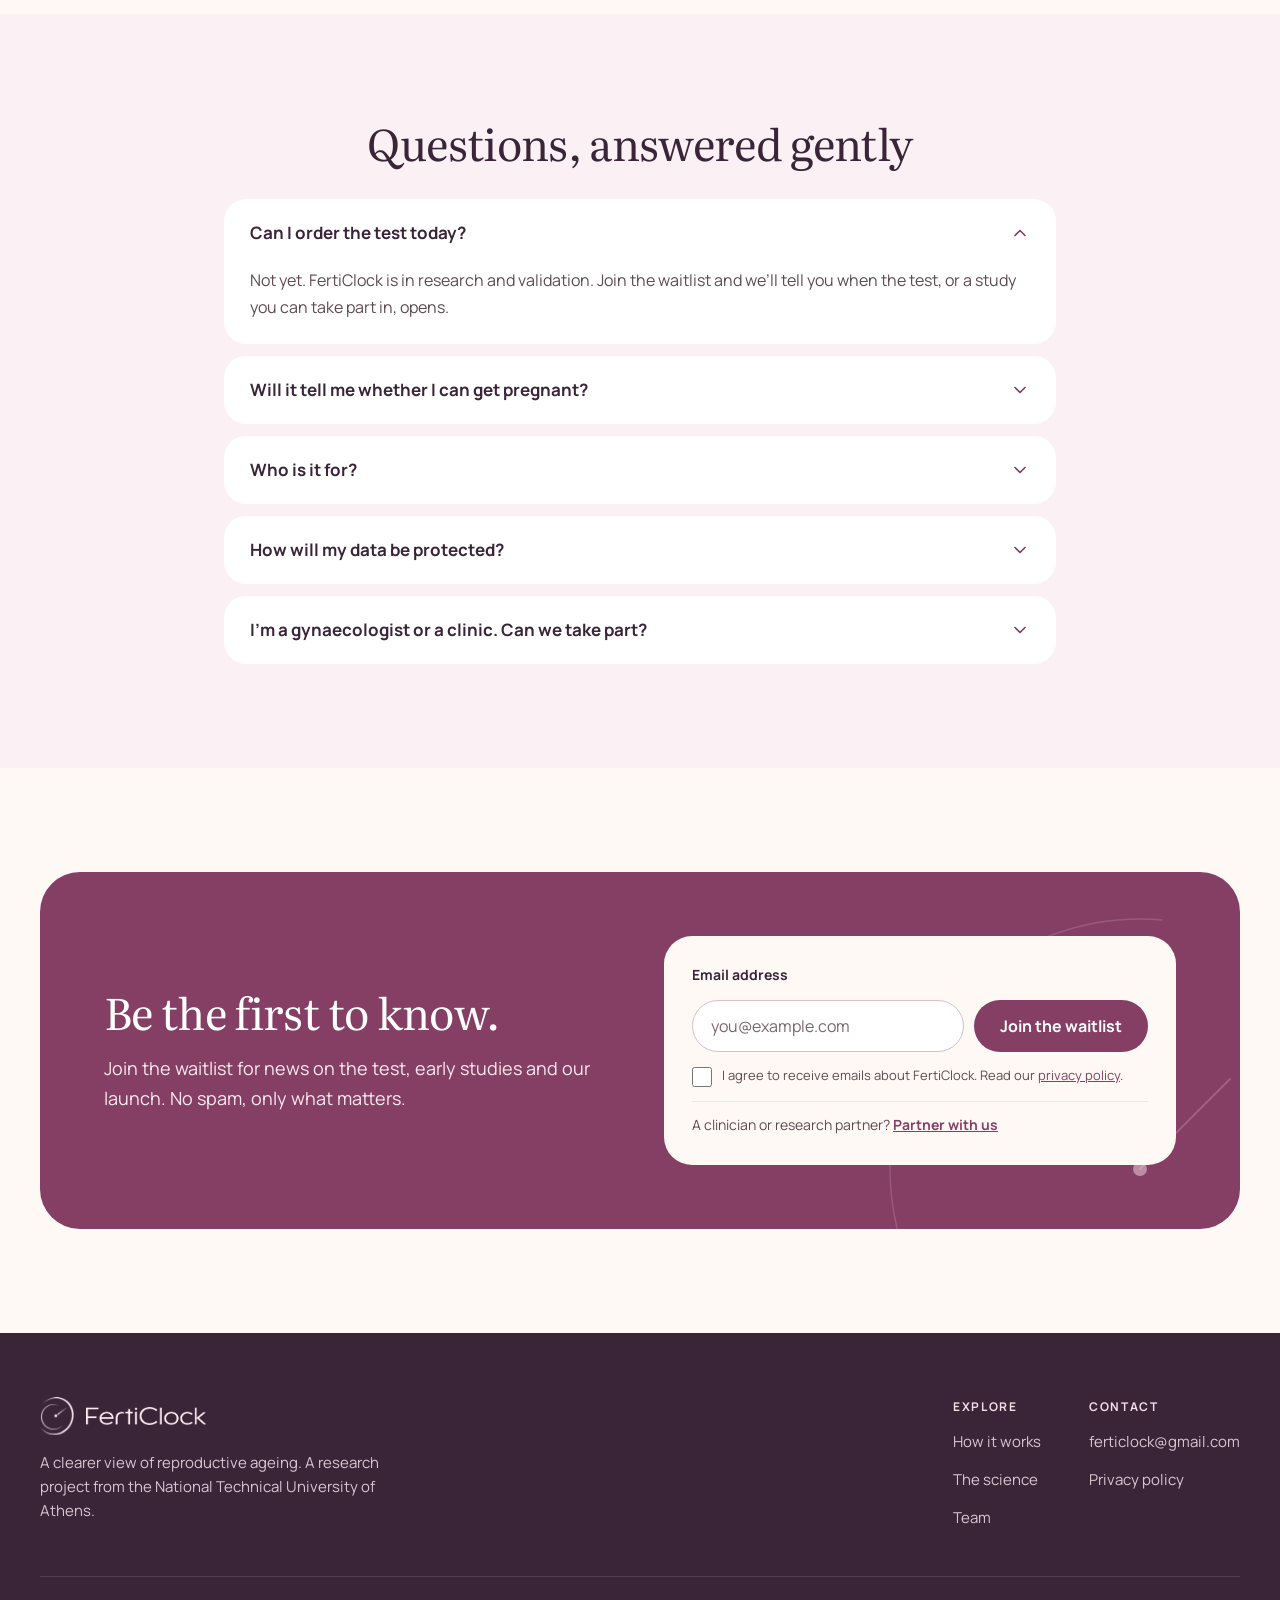
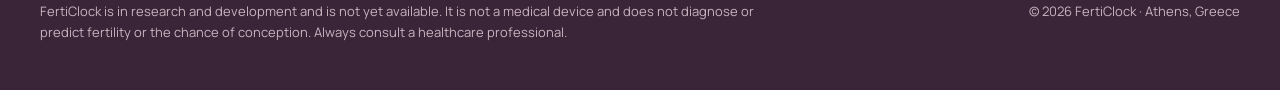
==== commit 3120a5a4: "added company email" ====
--- a/index.html
+++ b/index.html
@@ -603,7 +603,7 @@
       </details>
       <details class="faq">
         <summary>I’m a gynaecologist or a clinic. Can we take part?<svg aria-hidden="true" class="ico faq-chev" width="20" height="20"><use href="#i-chevron"/></svg></summary>
-        <p>Yes, please. We are looking for clinical, proteomics and assay partners. Write to us at <a href="mailto:hello@example.com" data-team-email>[TEAM EMAIL]</a>.</p>
+        <p>Yes, please. We are looking for clinical, proteomics and assay partners. Write to us at <a href="mailto:ferticlock@gmail.com" data-team-email>ferticlock@gmail.com</a>.</p>
       </details>
     </div>
   </div>
@@ -682,7 +682,7 @@
         </div>
         <div class="footer-col">
           <span class="footer-h">Contact</span>
-          <a href="mailto:hello@example.com" data-team-email>[TEAM EMAIL]</a>
+          <a href="mailto:ferticlock@gmail.com" data-team-email>ferticlock@gmail.com</a>
           <!-- TODO: LinkedIn link when the page exists -->
           <a href="privacy.html">Privacy policy</a>
         </div>
--- a/css/styles.css
+++ b/css/styles.css
@@ -663,9 +663,12 @@
     .btn .ico { transition: transform .2s var(--fc-ease); }
     .btn:hover .ico { transform: translateX(3px); }
 
-    /* Logo: the clock mark turns once around its centre dot */
-    .brand .brand-mark { transform-origin: 46% 49%; }
-    .brand:hover .brand-mark { animation: fc-spin .9s var(--fc-ease); }
+    /* Logo: the clock mark turns once around its centre dot on hover.
+       Own keyframe name so it can replay after the on-load spin. */
+    .brand:hover .brand-mark { animation: fc-spin-hover .9s var(--fc-ease); }
+    /* Header: keep the on-load spin in the list so it doesn't replay when the mouse leaves. */
+    .js .site-header .brand:hover .brand-mark { animation: fc-spin 1.2s var(--fc-ease) .25s both, fc-spin-hover .9s var(--fc-ease); }
+    .js .site-footer .brand.is-visible:hover .brand-mark { animation: fc-spin 1.2s var(--fc-ease) .2s both, fc-spin-hover .9s var(--fc-ease); }
 
     .nav-desktop a { position: relative; }
     .nav-desktop a::after {
@@ -702,6 +705,12 @@
 
   /* FAQ answer fades in when opened */
   .faq[open] p { animation: fc-fade-up .35s var(--fc-ease) both; }
+
+  /* ---- Logo: one spin when the page loads (header logo) ---- */
+  .brand .brand-mark { transform-origin: 46% 49%; }
+  .js .site-header .brand-mark { animation: fc-spin 1.2s var(--fc-ease) .25s both; }
+  /* Footer logo: one spin when it scrolls into view (class added by main.js) */
+  .js .site-footer .brand.is-visible .brand-mark { animation: fc-spin 1.2s var(--fc-ease) .2s both; }
 
   /* ---- Hero entrance (on load) ---- */
   .js .hero-copy > *, .js .hero-note { animation: fc-fade-up .7s var(--fc-ease) both; }
@@ -711,7 +720,11 @@
   .js .hero-note { animation-delay: .32s; }
   .js .hero-visual { animation: fc-fade-in 1s var(--fc-ease) .1s both; }
   .js .result-card { animation: fc-fade-up .7s var(--fc-ease) .45s both; }
-  .js .float-pill { animation: fc-fade-up .7s var(--fc-ease) .6s both, fc-float 6s ease-in-out 1.4s infinite; }
+  .js .float-pill { animation: fc-fade-up .7s var(--fc-ease) .6s both; }
+  /* Gentle bob: sine easing + alternate gives a smooth wave with no turn-around "bounce".
+     Uses `translate` (not `transform`) so it never fights the entrance animation. */
+  .float-pill { animation: fc-float 3.2s cubic-bezier(.37, 0, .63, 1) 1.3s infinite alternate; }
+  .js .float-pill { animation: fc-fade-up .7s var(--fc-ease) .6s both, fc-float 3.2s cubic-bezier(.37, 0, .63, 1) 1.3s infinite alternate; }
 
   /* Result rings fill up: hero on load, phone when it scrolls into view */
   .js .ring-arc { stroke-dashoffset: var(--arc, 150.8); }
@@ -736,6 +749,7 @@
 
 @keyframes fc-fade-up { from { opacity: 0; transform: translateY(14px); } to { opacity: 1; transform: none; } }
 @keyframes fc-fade-in { from { opacity: 0; } to { opacity: 1; } }
-@keyframes fc-float { 0%, 100% { transform: translateY(0); } 50% { transform: translateY(-6px); } }
-@keyframes fc-spin { to { transform: rotate(1turn); } }
+@keyframes fc-float { from { translate: 0 0; } to { translate: 0 -5px; } }
+@keyframes fc-spin { from { transform: rotate(0); } to { transform: rotate(1turn); } }
+@keyframes fc-spin-hover { from { transform: rotate(0); } to { transform: rotate(1turn); } }
 @keyframes fc-ring { to { stroke-dashoffset: 0; } }
